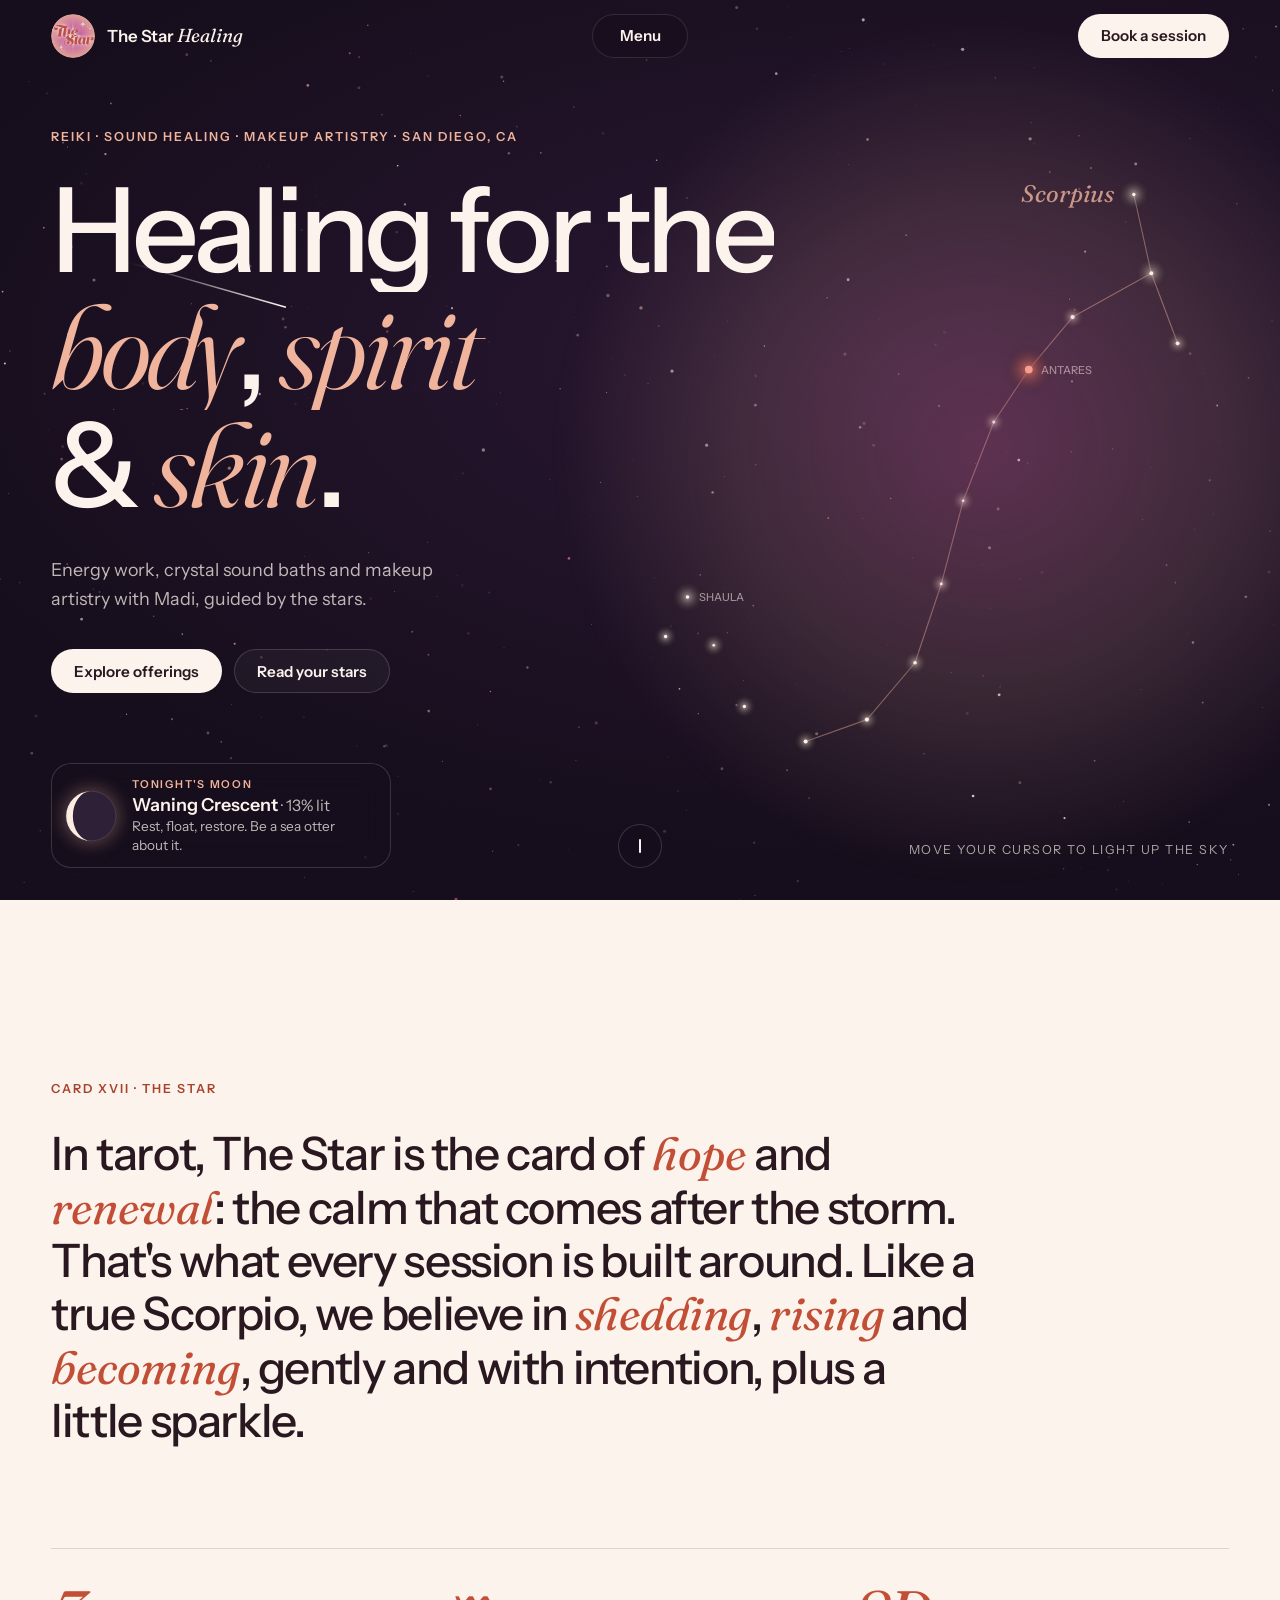
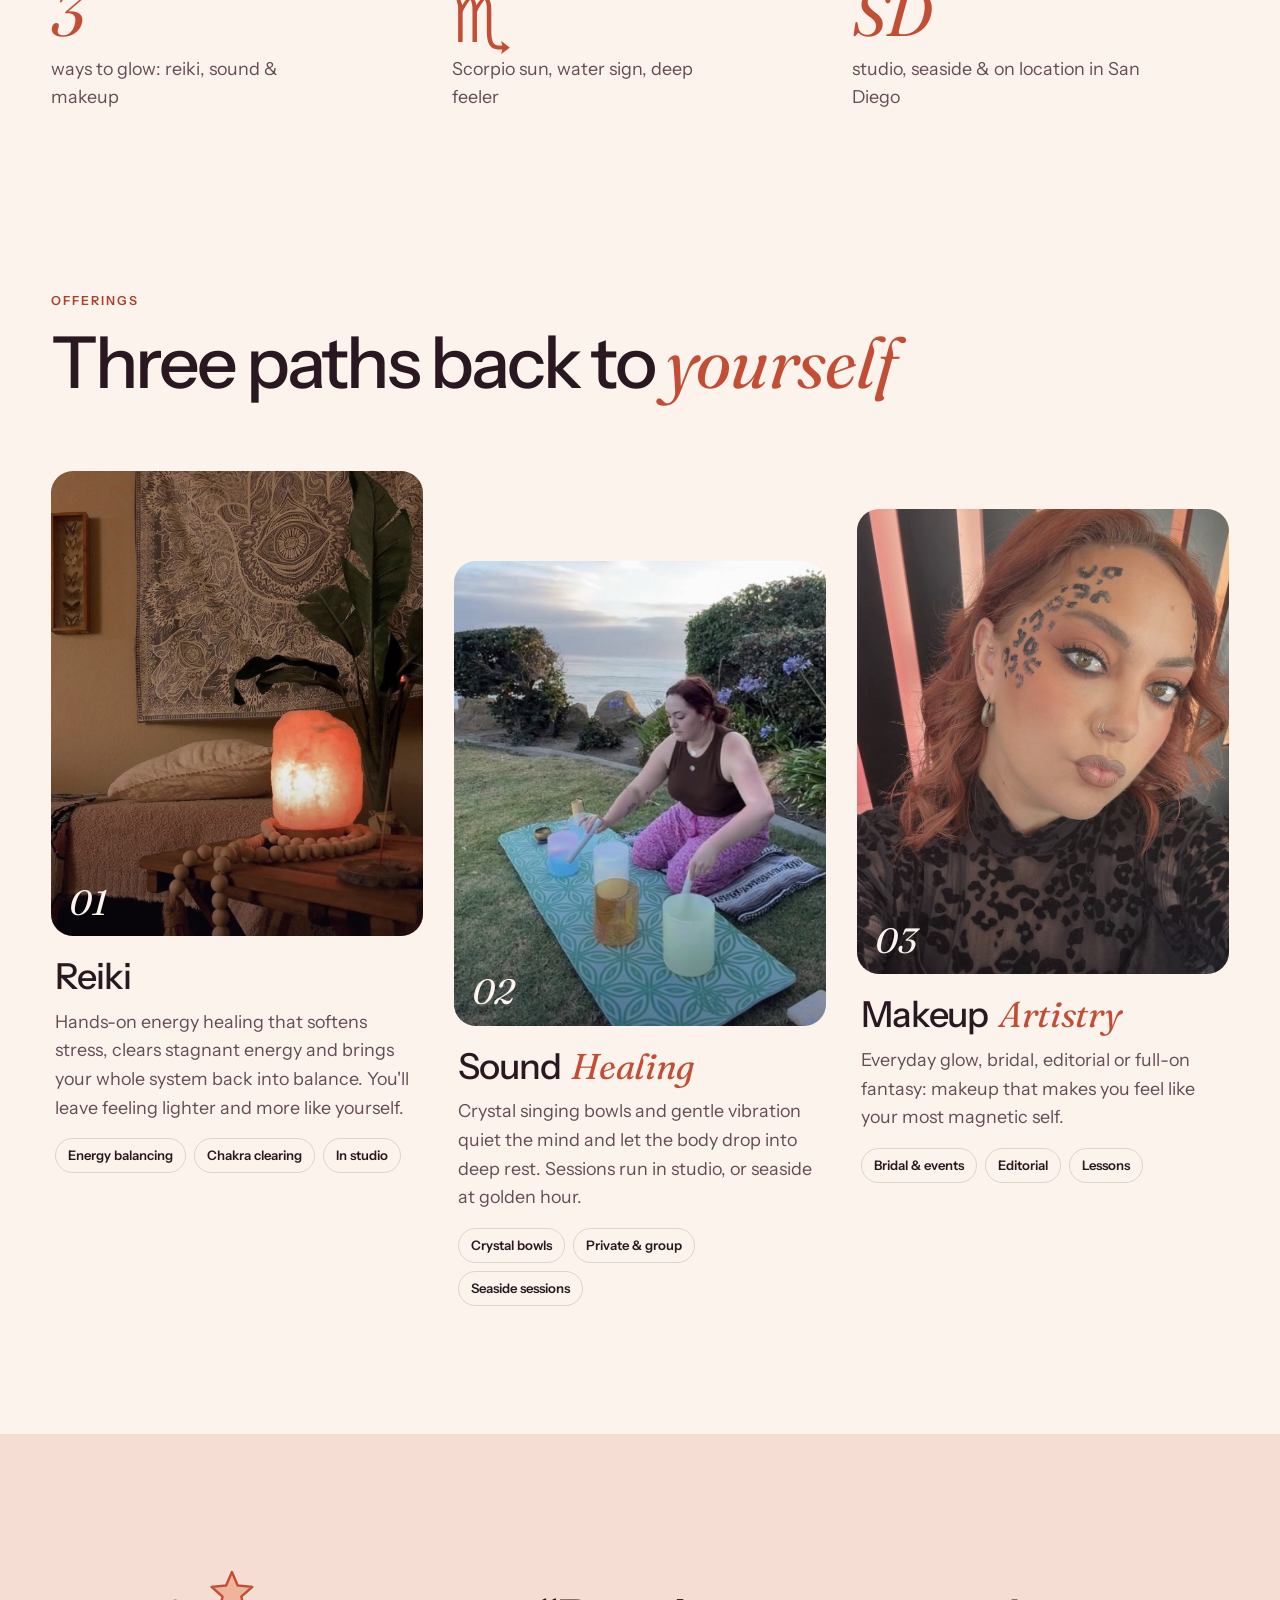
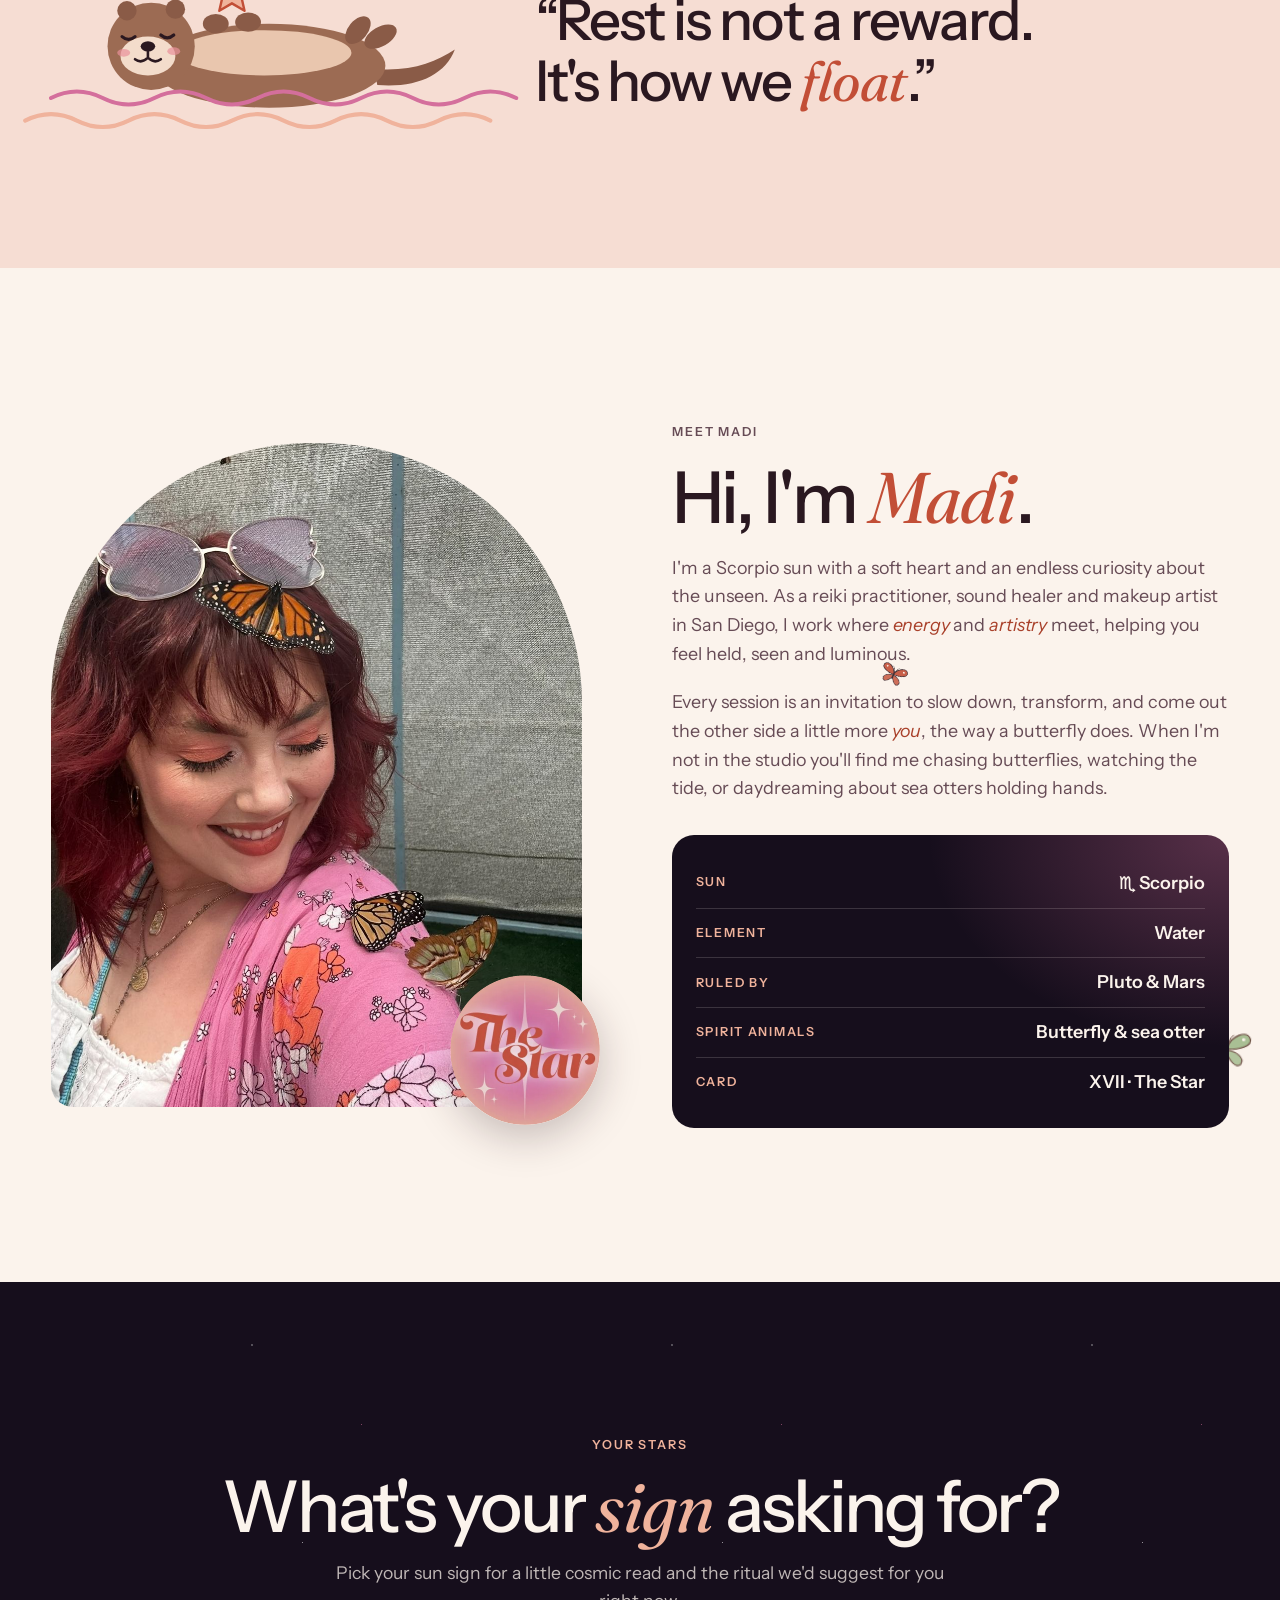
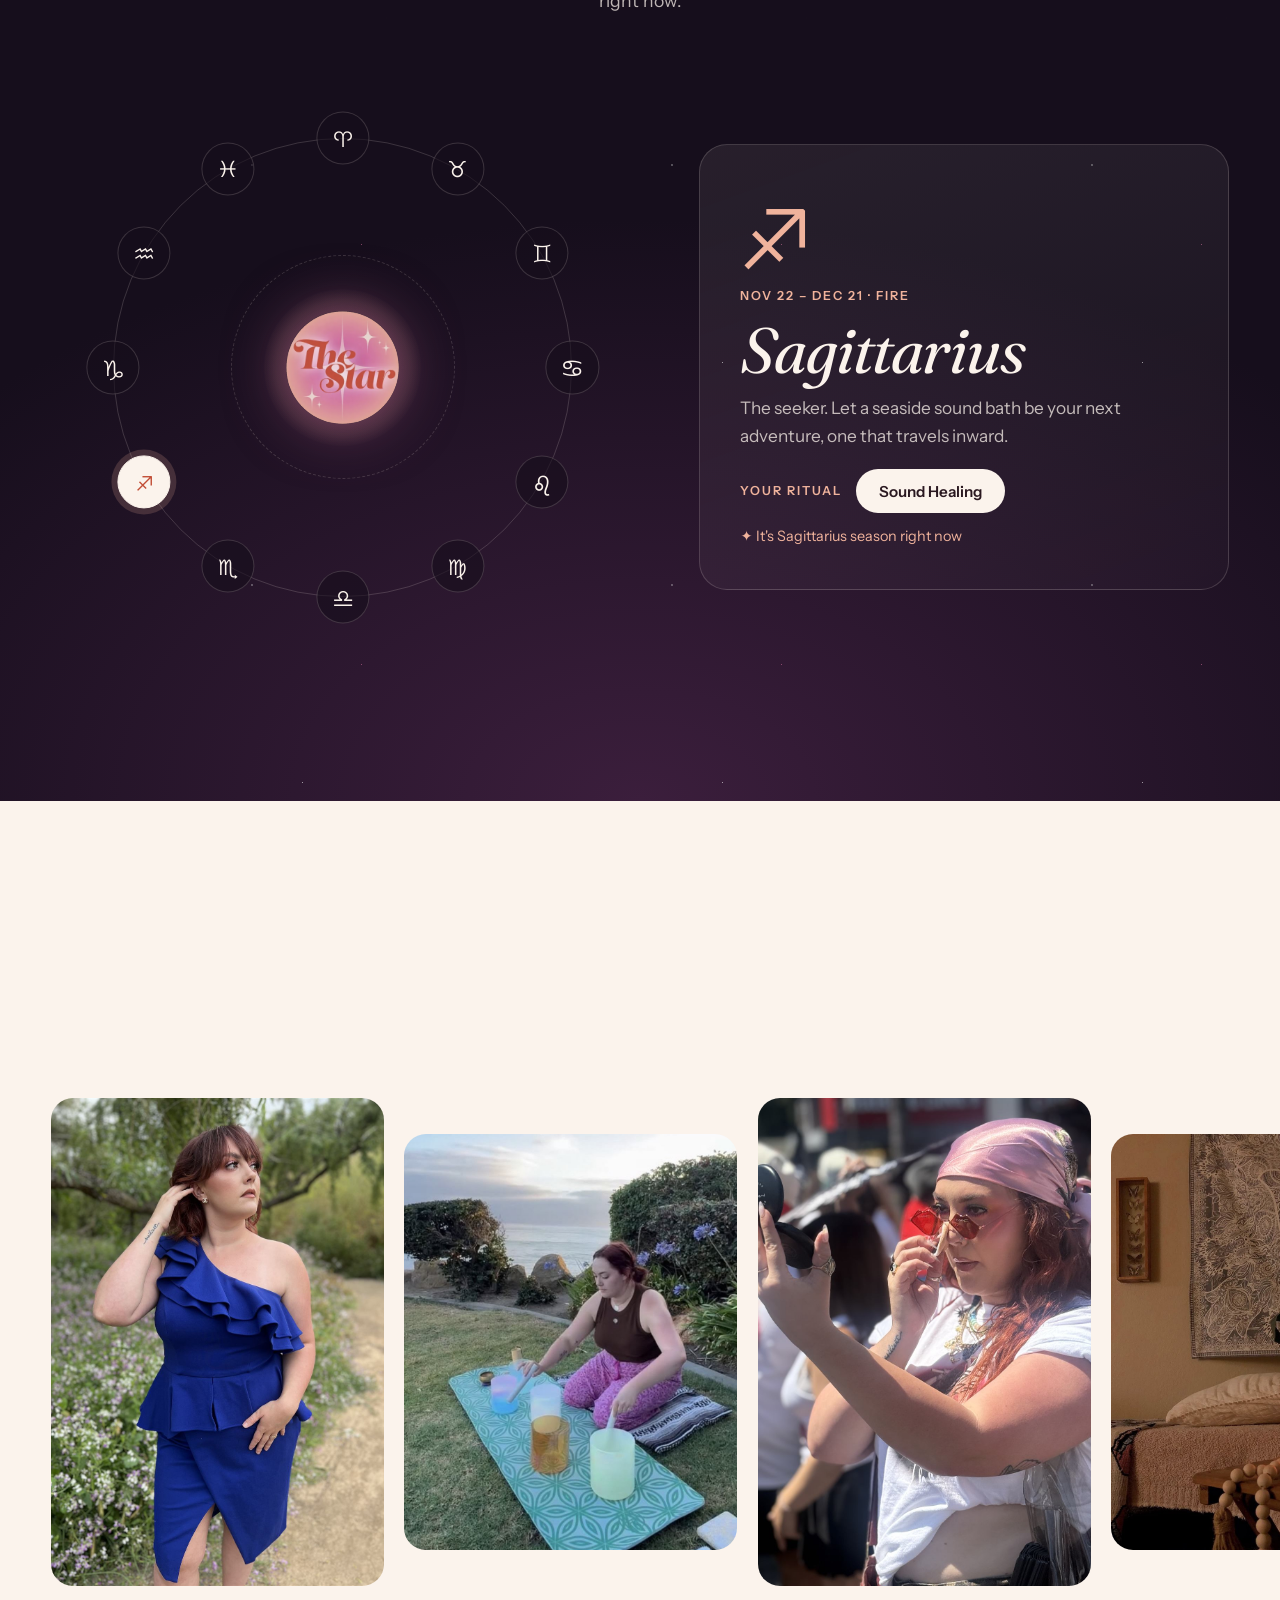
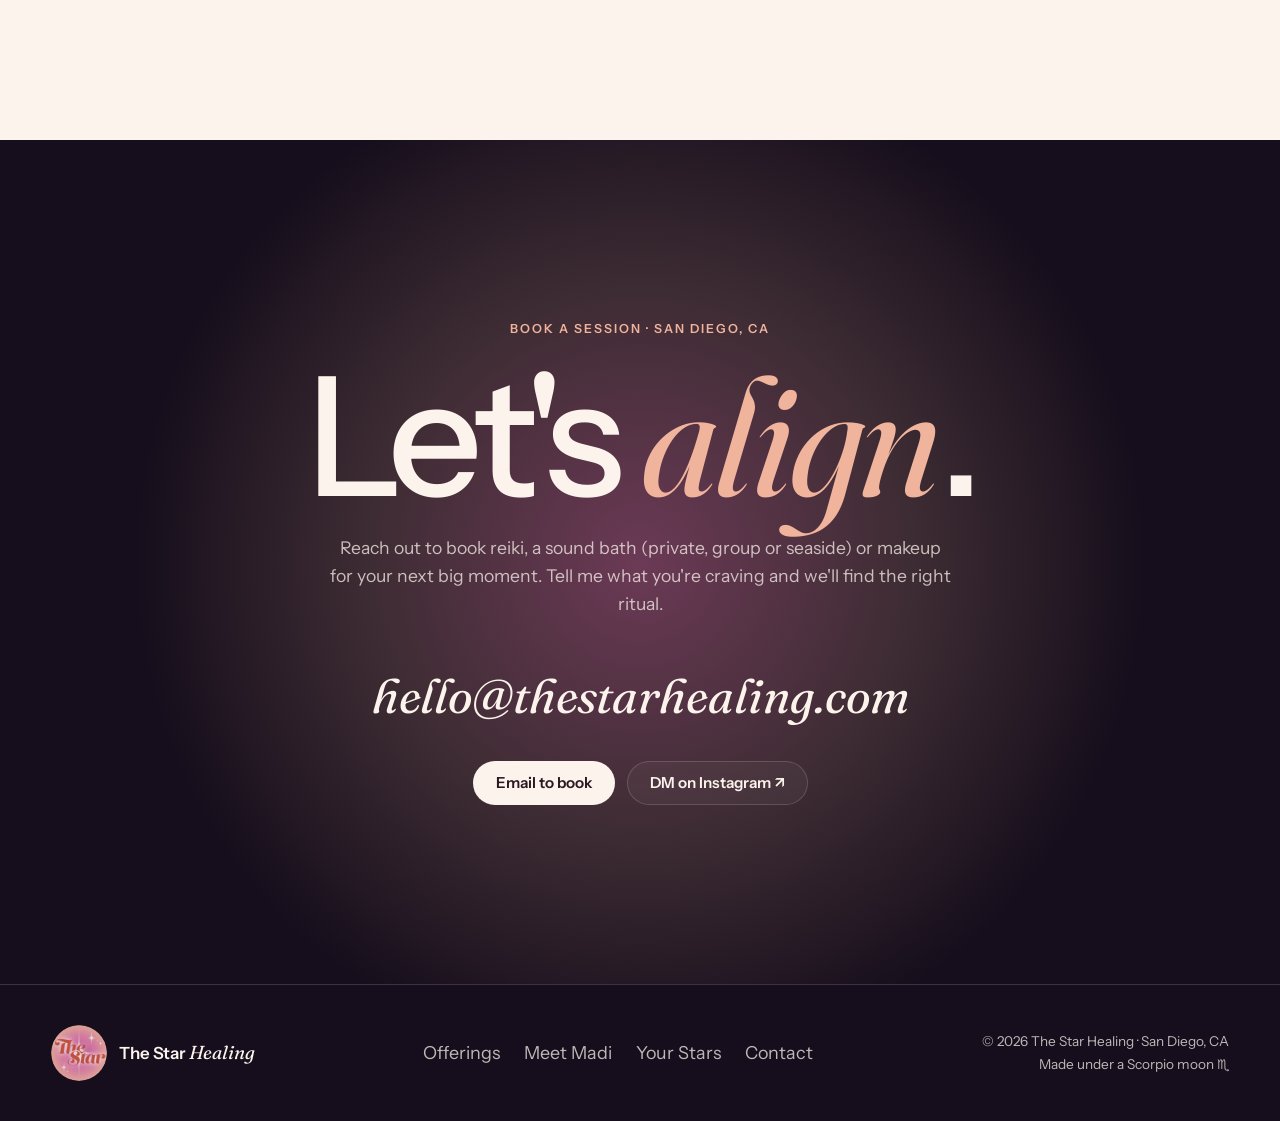
==== index.html @ 61abf243 "Add The Star Healing website One-page site for reiki, sound healing and makeup artistry: starfield h" ====
<!doctype html>
<html lang="en" class="no-js">
<head>
  <meta charset="utf-8">
  <meta name="viewport" content="width=device-width, initial-scale=1">
  <title>The Star Healing · Reiki, Sound Healing & Makeup in San Diego</title>
  <meta name="description" content="The Star Healing: reiki, crystal sound baths and makeup artistry by Madi in San Diego, CA. Healing for the body, spirit and skin, guided by the stars.">
  <meta name="theme-color" content="#160E1C">
  <link rel="icon" href="assets/logo.png" type="image/png">
  <meta property="og:title" content="The Star Healing">
  <meta property="og:description" content="Reiki, sound healing & makeup artistry by Madi in San Diego, CA.">
  <meta property="og:image" content="assets/logo.png">

  <link rel="preconnect" href="https://fonts.googleapis.com">
  <link rel="preconnect" href="https://fonts.gstatic.com" crossorigin>
  <link href="https://fonts.googleapis.com/css2?family=Fraunces:ital,opsz,wght@0,9..144,300..700;1,9..144,300..700&family=Instrument+Sans:wght@400..700&family=Noto+Sans+Symbols&display=swap" rel="stylesheet">
  <link rel="stylesheet" href="styles.css">
</head>
<body>
  <a class="skip-link" href="#main">Skip to content</a>

  <!-- ============ HEADER ============ -->
  <header class="site-header" data-tone="dark">
    <a class="brand" href="#home" aria-label="The Star Healing, back to top">
      <img src="assets/logo.png" alt="" width="44" height="44">
      <span class="brand__name">The Star <em>Healing</em></span>
    </a>
    <button class="pill pill--glass menu-toggle" type="button" aria-expanded="false" aria-controls="menu">
      <span class="menu-toggle__open">Menu</span>
      <span class="menu-toggle__close">Close</span>
    </button>
    <a class="pill pill--solid header-cta" href="#contact">Book a session</a>
  </header>

  <!-- ============ FULLSCREEN MENU ============ -->
  <div class="menu" id="menu" aria-hidden="true" inert>
    <div class="menu__stars" aria-hidden="true"></div>
    <nav class="menu__nav" aria-label="Main">
      <ul>
        <li><a href="#home" data-nav="home">Home</a></li>
        <li><a href="#offerings" data-nav="offerings">Offerings</a></li>
        <li><a href="#about" data-nav="about">Meet Madi</a></li>
        <li><a href="#stars" data-nav="stars">Your Stars</a></li>
        <li><a href="#gallery" data-nav="gallery">Gallery</a></li>
        <li><a href="#contact" data-nav="contact">Contact</a></li>
      </ul>
    </nav>
    <div class="menu__meta">
      <p class="eyebrow">Book a session</p>
      <!-- PLACEHOLDER: swap for the real email -->
      <a href="mailto:hello@thestarhealing.com">hello@thestarhealing.com</a>
      <p class="eyebrow">Follow along</p>
      
      <a href="https://www.instagram.com/thestarhealing" target="_blank" rel="noopener">Instagram ↗</a>
    </div>
  </div>

  <main id="main">

    <!-- ============ HERO ============ -->
    <section class="hero" id="home" data-tone="dark" aria-labelledby="hero-title">
      <canvas class="hero__sky" aria-hidden="true"></canvas>
      <div class="hero__aura" aria-hidden="true"></div>

      <div class="hero__content">
        <p class="eyebrow hero__eyebrow reveal">Reiki · Sound Healing · Makeup Artistry · San Diego, CA</p>
        <h1 class="hero__title" id="hero-title">
          <span class="line"><span>Healing for the</span></span>
          <span class="line"><span><em>body</em>, <em>spirit</em></span></span>
          <span class="line"><span>&amp; <em>skin</em>.</span></span>
        </h1>
        <p class="hero__lede reveal">Energy work, crystal sound baths and makeup artistry with Madi, guided by the stars.</p>
        <div class="hero__actions reveal">
          <a class="pill pill--solid" href="#offerings">Explore offerings</a>
          <a class="pill pill--ghost" href="#stars">Read your stars</a>
        </div>
      </div>

      <aside class="moon-card reveal" aria-label="Tonight's moon">
        <svg class="moon-card__moon" viewBox="-50 -50 100 100" aria-hidden="true">
          <circle r="46" class="moon-dark"/>
          <path class="moon-lit" d=""/>
        </svg>
        <div>
          <p class="eyebrow">Tonight's moon</p>
          <p class="moon-card__phase"><span data-moon-name>Calculating…</span> <span class="moon-card__pct" data-moon-pct></span></p>
          <p class="moon-card__tip" data-moon-tip></p>
        </div>
      </aside>

      <p class="hero__hint" aria-hidden="true">Move your cursor to light up the sky</p>
      <a class="scroll-cue" href="#intro" aria-label="Scroll to introduction">
        <span></span>
      </a>
    </section>

    <!-- ============ INTRO STATEMENT ============ -->
    <section class="intro" id="intro" data-tone="light">
      <div class="container">
        <p class="eyebrow reveal">Card XVII · The Star</p>
        <p class="statement reveal">
          In tarot, The Star is the card of <em>hope</em> and <em>renewal</em>: the calm that comes after the storm.
          That's what every session is built around. Like a true Scorpio, we believe in <em>shedding</em>, <em>rising</em>
          and <em>becoming</em>, gently and with intention, plus a little sparkle.
        </p>
        <div class="intro__stats">
          <div class="stat reveal"><span class="stat__num">3</span><span class="stat__label">ways to glow: reiki, sound &amp; makeup</span></div>
          <div class="stat reveal"><span class="stat__num">♏&#xFE0E;</span><span class="stat__label">Scorpio sun, water sign, deep feeler</span></div>
          <div class="stat reveal"><span class="stat__num">SD</span><span class="stat__label">studio, seaside &amp; on location in San Diego</span></div>
        </div>
      </div>
    </section>

    <!-- ============ OFFERINGS ============ -->
    <section class="offerings" id="offerings" data-tone="light" aria-labelledby="offerings-title">
      <div class="container">
        <header class="section-head">
          <p class="eyebrow reveal">Offerings</p>
          <h2 class="section-title reveal" id="offerings-title">Three paths back to <em>yourself</em></h2>
        </header>

        <div class="offer-grid">
          <article class="offer reveal">
            <a class="offer__link" href="#contact" aria-label="Book Reiki">
              <div class="offer__media">
                <img src="assets/reiki-room.jpg" alt="A softly lit reiki room with a glowing salt lamp, wooden beads and a framed butterfly collection" loading="lazy" width="1152" height="1400">
                <span class="offer__num">01</span>
              </div>
              <div class="offer__body">
                <h3 class="offer__title">Reiki</h3>
                <p>Hands-on energy healing that softens stress, clears stagnant energy and brings your whole system back into balance. You'll leave feeling lighter and more like yourself.</p>
                <ul class="tags" aria-label="Details">
                  <li>Energy balancing</li><li>Chakra clearing</li><li>In studio</li>
                </ul>
              </div>
            </a>
          </article>

          <article class="offer reveal">
            <a class="offer__link" href="#contact" aria-label="Book Sound Healing">
              <div class="offer__media">
                <img src="assets/sound-bath.jpg" alt="Madi playing crystal singing bowls on a mat overlooking the ocean at golden hour" loading="lazy" width="942" height="1295">
                <span class="offer__num">02</span>
              </div>
              <div class="offer__body">
                <h3 class="offer__title">Sound <em>Healing</em></h3>
                <p>Crystal singing bowls and gentle vibration quiet the mind and let the body drop into deep rest. Sessions run in studio, or seaside at golden hour.</p>
                <ul class="tags" aria-label="Details">
                  <li>Crystal bowls</li><li>Private &amp; group</li><li>Seaside sessions</li>
                </ul>
              </div>
            </a>
          </article>

          <article class="offer reveal">
            <a class="offer__link" href="#contact" aria-label="Book Makeup">
              <div class="offer__media">
                <img class="pos-face" src="assets/makeup-leopard.jpg" alt="Madi wearing editorial leopard-print face makeup with a winged liner look" loading="lazy" width="822" height="1400">
                <span class="offer__num">03</span>
              </div>
              <div class="offer__body">
                <h3 class="offer__title">Makeup <em>Artistry</em></h3>
                <p>Everyday glow, bridal, editorial or full-on fantasy: makeup that makes you feel like your most magnetic self.</p>
                <ul class="tags" aria-label="Details">
                  <li>Bridal &amp; events</li><li>Editorial</li><li>Lessons</li>
                </ul>
              </div>
            </a>
          </article>
        </div>
      </div>
    </section>

    <!-- ============ OTTER INTERLUDE ============ -->
    <section class="otter-break" data-tone="light" aria-label="Interlude">
      <div class="container otter-break__inner">
        <svg class="otter" viewBox="0 0 260 150" role="img" aria-labelledby="otter-title">
          <title id="otter-title">A sea otter floating on its back, holding a little star</title>
          <g class="otter__float">
            <!-- tail -->
            <path d="M200 86 C 222 88, 238 82, 250 74 C 244 90, 226 98, 202 96 Z" fill="#8A5B47"/>
            <!-- body -->
            <ellipse cx="135" cy="84" rx="72" ry="26" fill="#9C6B53"/>
            <ellipse cx="132" cy="76" rx="54" ry="14" fill="#E9C6AE"/>
            <!-- feet -->
            <ellipse cx="204" cy="66" rx="11" ry="6" transform="rotate(-30 204 66)" fill="#8A5B47"/>
            <ellipse cx="190" cy="62" rx="10" ry="6" transform="rotate(-50 190 62)" fill="#8A5B47"/>
            <!-- head -->
            <circle cx="62" cy="72" r="27" fill="#9C6B53"/>
            <circle cx="47" cy="50" r="6" fill="#8A5B47"/>
            <circle cx="77" cy="49" r="6" fill="#8A5B47"/>
            <ellipse cx="60" cy="78" rx="17" ry="12" fill="#F3DCCB"/>
            <ellipse cx="60" cy="72" rx="4.5" ry="3.2" fill="#2A1820"/>
            <path d="M60 75 v4 M60 79 q-4 4 -8 1 M60 79 q4 4 8 1" stroke="#2A1820" stroke-width="1.6" fill="none" stroke-linecap="round"/>
            <path d="M44 66 q4 3.5 8 0 M68 65 q4 3.5 8 0" stroke="#2A1820" stroke-width="2" fill="none" stroke-linecap="round"/>
            <ellipse cx="45" cy="76" rx="4" ry="2.4" fill="#E8909A" opacity=".7"/>
            <ellipse cx="76" cy="75" rx="4" ry="2.4" fill="#E8909A" opacity=".7"/>
            <!-- paws + star -->
            <path class="otter__star" d="M112 26 l3.6 8.4 9 .8 -6.8 6 2 8.8 -7.8 -4.6 -7.8 4.6 2 -8.8 -6.8 -6 9 -.8 z" fill="#F0B39C" stroke="#C24E36" stroke-width="1.5" stroke-linejoin="round"/>
            <ellipse cx="102" cy="58" rx="8" ry="6" fill="#8A5B47"/>
            <ellipse cx="122" cy="57" rx="8" ry="6" fill="#8A5B47"/>
          </g>
          <!-- water -->
          <path class="otter__wave" d="M0 104 q16 -8 32 0 t32 0 t32 0 t32 0 t32 0 t32 0 t32 0 t32 0 t32 0" fill="none" stroke="#D46F9C" stroke-width="2.5" stroke-linecap="round"/>
          <path class="otter__wave otter__wave--2" d="M-16 118 q16 -8 32 0 t32 0 t32 0 t32 0 t32 0 t32 0 t32 0 t32 0 t32 0" fill="none" stroke="#F0B39C" stroke-width="2.5" stroke-linecap="round"/>
        </svg>
        <p class="otter-break__quote reveal">“Rest is not a reward.<br>It's how we <em>float</em>.”</p>
      </div>
    </section>

    <!-- ============ ABOUT ============ -->
    <section class="about" id="about" data-tone="light" aria-labelledby="about-title">
      <div class="about__butterflies" data-butterflies="5" aria-hidden="true"></div>
      <div class="container about__grid">
        <figure class="about__media reveal">
          <img src="assets/madi-butterflies.jpg" alt="Madi smiling with monarch and malachite butterflies resting on her hair and shoulder" loading="lazy" width="1056" height="1400">
          <img class="about__sticker" src="assets/logo.png" alt="" width="140" height="140" loading="lazy">
        </figure>

        <div class="about__copy">
          <p class="eyebrow reveal">Meet Madi</p>
          <h2 class="section-title reveal" id="about-title">Hi, I'm <em>Madi</em>.</h2>
          <p class="reveal">I'm a Scorpio sun with a soft heart and an endless curiosity about the unseen. As a reiki practitioner, sound healer and makeup artist in San Diego, I work where <em class="em-soft">energy</em> and <em class="em-soft">artistry</em> meet, helping you feel held, seen and luminous.</p>
          <p class="reveal">Every session is an invitation to slow down, transform, and come out the other side a little more <em class="em-soft">you</em>, the way a butterfly does. When I'm not in the studio you'll find me chasing butterflies, watching the tide, or daydreaming about sea otters holding hands.</p>

          <dl class="tarot reveal" aria-label="Madi's cosmic profile">
            <div class="tarot__row"><dt>Sun</dt><dd><span class="glyph">♏&#xFE0E;</span> Scorpio</dd></div>
            <div class="tarot__row"><dt>Element</dt><dd>Water</dd></div>
            <div class="tarot__row"><dt>Ruled by</dt><dd>Pluto &amp; Mars</dd></div>
            <div class="tarot__row"><dt>Spirit animals</dt><dd>Butterfly &amp; sea otter</dd></div>
            <div class="tarot__row"><dt>Card</dt><dd>XVII · The Star</dd></div>
          </dl>
        </div>
      </div>
    </section>

    <!-- ============ ZODIAC ============ -->
    <section class="stars" id="stars" data-tone="dark" aria-labelledby="stars-title">
      <div class="stars__bg" aria-hidden="true"></div>
      <div class="container">
        <header class="section-head section-head--center">
          <p class="eyebrow reveal">Your stars</p>
          <h2 class="section-title reveal" id="stars-title">What's your <em>sign</em> asking for?</h2>
          <p class="section-lede reveal">Pick your sun sign for a little cosmic read and the ritual we'd suggest for you right now.</p>
        </header>

        <div class="zodiac reveal">
          <div class="zodiac__wheel" role="radiogroup" aria-label="Choose your zodiac sign"></div>

          <div class="zodiac__reading" aria-live="polite">
            <div class="zodiac__glyph" data-z="glyph" aria-hidden="true">♏&#xFE0E;</div>
            <p class="eyebrow" data-z="meta">Oct 23 – Nov 21 · Water</p>
            <h3 class="zodiac__name" data-z="name">Scorpio</h3>
            <p class="zodiac__note" data-z="note"></p>
            <div class="zodiac__ritual">
              <span class="eyebrow">Your ritual</span>
              <a class="pill pill--solid" data-z="ritual" href="#offerings">Reiki</a>
            </div>
            <p class="zodiac__season" data-z="season"></p>
          </div>
        </div>
      </div>
    </section>

    <!-- ============ GALLERY ============ -->
    <section class="gallery" id="gallery" data-tone="light" aria-labelledby="gallery-title">
      <div class="container">
        <header class="section-head section-head--row">
          <h2 class="section-title reveal" id="gallery-title">Moments of <em>glow</em></h2>
          
          <a class="pill pill--outline reveal" href="https://www.instagram.com/thestarhealing" target="_blank" rel="noopener">More on Instagram ↗</a>
        </header>
      </div>
      <div class="marquee" tabindex="0" aria-label="Photo gallery, scrolls automatically. Hover or focus to pause.">
        <div class="marquee__track">
          <figure class="marquee__item marquee__item--tall"><img src="assets/madi-portrait.jpg" alt="Madi in a cobalt ruffled one-shoulder dress among wildflowers" loading="lazy" width="1050" height="1400"></figure>
          <figure class="marquee__item"><img src="assets/sound-bath.jpg" alt="Crystal bowl sound bath by the sea" loading="lazy" width="942" height="1295"></figure>
          <figure class="marquee__item marquee__item--tall"><img src="assets/makeup-compact.jpg" alt="Madi touching up her makeup with a compact, wearing lip-shaped red sunglasses" loading="lazy" width="1050" height="1400"></figure>
          <figure class="marquee__item"><img src="assets/reiki-room.jpg" alt="Reiki room with salt lamp and incense" loading="lazy" width="1152" height="1400"></figure>
          <figure class="marquee__item marquee__item--tall"><img src="assets/makeup-leopard.jpg" alt="Leopard-print editorial makeup look" loading="lazy" width="822" height="1400"></figure>
          <figure class="marquee__item"><img src="assets/madi-butterflies.jpg" alt="Madi with butterflies on her shoulder" loading="lazy" width="1056" height="1400"></figure>
        </div>
      </div>
    </section>

    <!-- ============ CONTACT ============ -->
    <section class="contact" id="contact" data-tone="dark" aria-labelledby="contact-title">
      <div class="contact__aura" aria-hidden="true"></div>
      <div class="container contact__inner">
        <p class="eyebrow reveal">Book a session · San Diego, CA</p>
        <h2 class="contact__title reveal" id="contact-title">Let's <em>align</em>.</h2>
        <p class="section-lede reveal">Reach out to book reiki, a sound bath (private, group or seaside) or makeup for your next big moment. Tell me what you're craving and we'll find the right ritual.</p>
        <div class="contact__links reveal">
          <!-- PLACEHOLDER: replace with the real email -->
          <a class="contact__big" href="mailto:hello@thestarhealing.com">hello@thestarhealing.com</a>
          <div class="contact__pills">
            <a class="pill pill--solid" href="mailto:hello@thestarhealing.com?subject=Booking%20inquiry">Email to book</a>
            <a class="pill pill--ghost" href="https://www.instagram.com/thestarhealing" target="_blank" rel="noopener">DM on Instagram ↗</a>
          </div>
        </div>
      </div>
    </section>
  </main>

  <footer class="footer" data-tone="dark">
    <div class="container footer__inner">
      <a class="brand" href="#home" aria-label="Back to top">
        <img src="assets/logo.png" alt="" width="56" height="56" loading="lazy">
        <span class="brand__name">The Star <em>Healing</em></span>
      </a>
      <nav aria-label="Footer">
        <ul class="footer__nav">
          <li><a href="#offerings">Offerings</a></li>
          <li><a href="#about">Meet Madi</a></li>
          <li><a href="#stars">Your Stars</a></li>
          <li><a href="#contact">Contact</a></li>
        </ul>
      </nav>
      <p class="footer__small">© <span data-year>2026</span> The Star Healing · San Diego, CA<br>Made under a Scorpio moon <span class="glyph">♏&#xFE0E;</span></p>
    </div>
  </footer>

  <script src="main.js" defer></script>
</body>
</html>
---- styles.css ----
/* =========================================================
   The Star Healing: design tokens
   Palette pulled from the logo: rust script, rose/peach aura,
   cream sparkles, set against a Scorpio night sky.
   ========================================================= */
:root {
  --night: #160E1C;
  --night-2: #22142A;
  --plum: #3B1E3C;
  --cream: #FBF3EC;
  --blush: #F6DDD3;
  --peach: #F0B39C;
  --rose: #D46F9C;
  --rust: #C24E36;
  --rust-ink: #A9412B;     /* rust darkened for body-size text on cream (≈6:1) */
  --ink: #2A1820;
  --ink-soft: #664B55;
  --on-night: #FBF3EC;
  --on-night-soft: rgba(251, 243, 236, .74);
  --line-light: rgba(42, 24, 32, .14);
  --line-dark: rgba(251, 243, 236, .16);

  --font-sans: "Instrument Sans", system-ui, -apple-system, "Segoe UI", sans-serif;
  --font-serif: "Fraunces", Georgia, "Times New Roman", serif;
  --font-glyph: "Noto Sans Symbols", "Segoe UI Symbol", "Apple Symbols", sans-serif;

  --gutter: clamp(16px, 4vw, 56px);
  --maxw: 1360px;
  --radius: 22px;
  --ease: cubic-bezier(.22, 1, .36, 1);
  --ease-in: cubic-bezier(.55, 0, .7, .2);

  --fs-hero: clamp(3rem, 9.2vw, 9.5rem);
  --fs-h2: clamp(2.3rem, 5.6vw, 5.2rem);
  --fs-statement: clamp(1.6rem, 3.6vw, 3.25rem);
  --fs-body: clamp(1rem, .96rem + .2vw, 1.125rem);
}

/* ---------- reset-ish ---------- */
*, *::before, *::after { box-sizing: border-box; }
html { scroll-behavior: smooth; -webkit-text-size-adjust: 100%; }
body {
  margin: 0;
  background: var(--night);
  color: var(--ink);
  font-family: var(--font-sans);
  font-size: var(--fs-body);
  line-height: 1.6;
  -webkit-font-smoothing: antialiased;
  overflow-x: hidden;
}
body.menu-open { overflow: hidden; }
img { display: block; max-width: 100%; height: auto; }
a { color: inherit; }
em { font-family: var(--font-serif); font-style: italic; font-weight: 400; letter-spacing: -.01em; }
.em-soft { font-family: inherit; font-style: italic; color: var(--rust-ink); }
h1, h2, h3, p { margin: 0; }
ul { margin: 0; padding: 0; list-style: none; }
:focus-visible { outline: 2px solid var(--rose); outline-offset: 3px; border-radius: 6px; }
.glyph { font-family: var(--font-glyph); font-style: normal; }

.skip-link {
  position: fixed; top: 12px; left: 12px; z-index: 200;
  padding: 10px 16px; border-radius: 999px;
  background: var(--cream); color: var(--ink);
  transform: translateY(-150%); transition: transform .2s var(--ease);
}
.skip-link:focus { transform: none; }

.container { width: 100%; max-width: var(--maxw); margin: 0 auto; padding: 0 var(--gutter); }

.eyebrow {
  font-size: .78rem; font-weight: 600; letter-spacing: .16em; text-transform: uppercase;
  color: var(--rust-ink);
}
[data-tone="dark"] .eyebrow { color: var(--peach); }

/* ---------- pills (Gladeye-style rounded controls) ---------- */
.pill {
  display: inline-flex; align-items: center; justify-content: center; gap: .5em;
  min-height: 44px; padding: 0 22px; border-radius: 999px;
  font: 600 .95rem/1 var(--font-sans); text-decoration: none; white-space: nowrap;
  border: 1px solid transparent; cursor: pointer;
  transition: background-color .25s var(--ease), color .25s var(--ease), border-color .25s var(--ease), transform .25s var(--ease);
}
.pill:hover { transform: translateY(-2px); }
.pill:active { transform: translateY(0) scale(.98); }
.pill--solid { background: var(--cream); color: var(--ink); }
.pill--solid:hover { background: var(--peach); }
[data-tone="light"] .pill--solid { background: var(--ink); color: var(--cream); }
[data-tone="light"] .pill--solid:hover { background: var(--rust); }
.pill--ghost { border-color: var(--line-dark); color: var(--on-night); background: rgba(251,243,236,.04); }
.pill--ghost:hover { border-color: var(--peach); color: var(--peach); }
.pill--outline { border-color: var(--line-light); color: var(--ink); }
.pill--outline:hover { border-color: var(--rust); color: var(--rust-ink); }
.pill--glass {
  background: rgba(22, 14, 28, .55); color: var(--on-night);
  -webkit-backdrop-filter: blur(14px); backdrop-filter: blur(14px);
  border-color: rgba(251,243,236,.12);
}

/* =========================================================
   HEADER
   ========================================================= */
.site-header {
  position: fixed; inset: 0 0 auto 0; z-index: 100;
  display: grid; grid-template-columns: 1fr auto 1fr; align-items: center;
  padding: 14px var(--gutter);
  pointer-events: none;
}
.site-header > * { pointer-events: auto; }
.site-header::before {
  content: ""; position: absolute; inset: 0 0 -24px 0; z-index: -1; pointer-events: none;
  background: linear-gradient(180deg, var(--cream) 55%, rgba(251,243,236,0));
  opacity: 0; transition: opacity .4s var(--ease);
}
.site-header.is-light::before { opacity: 1; }
.site-header.is-light .menu-toggle { background: rgba(42,24,32,.88); border-color: transparent; }
body.menu-open .site-header::before { opacity: 0; }
.brand {
  display: inline-flex; align-items: center; gap: 12px; text-decoration: none;
  justify-self: start; color: var(--on-night); transition: color .35s var(--ease);
}
.brand img { width: 44px; height: 44px; border-radius: 50%; transition: transform .6s var(--ease); }
.brand:hover img { transform: rotate(-14deg) scale(1.05); }
.brand__name { font-weight: 600; font-size: 1.05rem; letter-spacing: -.01em; }
.brand__name em { font-size: 1.12em; }
.site-header.is-light .brand { color: var(--ink); }
.menu-toggle { justify-self: center; min-width: 96px; }
.menu-toggle__close { display: none; }
.menu-toggle[aria-expanded="true"] .menu-toggle__open { display: none; }
.menu-toggle[aria-expanded="true"] .menu-toggle__close { display: inline; }
.header-cta { justify-self: end; }
.site-header.is-light .header-cta { background: var(--ink); color: var(--cream); }
.site-header.is-light .header-cta:hover { background: var(--rust); }
body.menu-open .site-header .brand { color: var(--on-night); }
body.menu-open .site-header .header-cta { background: var(--cream); color: var(--ink); }

@media (max-width: 720px) {
  .brand__name { display: none; }
  .header-cta { padding: 0 16px; font-size: .88rem; }
}
@media (max-width: 380px) {
  .header-cta { display: none; }
  .site-header { grid-template-columns: 1fr auto 1fr; }
}

/* =========================================================
   FULLSCREEN MENU
   ========================================================= */
.menu {
  position: fixed; inset: 0; z-index: 90;
  background: radial-gradient(120% 80% at 50% 0%, var(--plum) 0%, var(--night) 60%);
  color: var(--on-night);
  display: grid; grid-template-rows: 1fr auto; place-items: center;
  padding: 96px var(--gutter) 40px;
  clip-path: circle(0% at 50% 34px);
  visibility: hidden;
  transition: clip-path .8s var(--ease), visibility 0s linear .8s;
}
.menu.is-open { clip-path: circle(150% at 50% 34px); visibility: visible; transition: clip-path .9s var(--ease), visibility 0s; }
.menu__stars {
  position: absolute; inset: 0; pointer-events: none; opacity: .7;
  background-image:
    radial-gradient(1.2px 1.2px at 12% 18%, #fff 50%, transparent 51%),
    radial-gradient(1px 1px at 78% 12%, #fff 50%, transparent 51%),
    radial-gradient(1.4px 1.4px at 64% 72%, #F0B39C 50%, transparent 51%),
    radial-gradient(1px 1px at 30% 84%, #fff 50%, transparent 51%),
    radial-gradient(1.2px 1.2px at 88% 52%, #fff 50%, transparent 51%),
    radial-gradient(1px 1px at 46% 38%, #D46F9C 50%, transparent 51%),
    radial-gradient(1px 1px at 8% 60%, #fff 50%, transparent 51%),
    radial-gradient(1.3px 1.3px at 92% 88%, #fff 50%, transparent 51%);
}
.menu__nav ul { text-align: center; }
.menu__nav li { overflow: hidden; }
.menu__nav a {
  display: inline-block; text-decoration: none;
  font-size: clamp(2.4rem, 7.4vh, 5rem); line-height: 1.12; font-weight: 500; letter-spacing: -.03em;
  transform: translateY(105%);
  transition: transform .7s var(--ease), color .25s;
}
.menu.is-open .menu__nav a { transform: none; }
.menu.is-open .menu__nav li:nth-child(1) a { transition-delay: .12s; }
.menu.is-open .menu__nav li:nth-child(2) a { transition-delay: .17s; }
.menu.is-open .menu__nav li:nth-child(3) a { transition-delay: .22s; }
.menu.is-open .menu__nav li:nth-child(4) a { transition-delay: .27s; }
.menu.is-open .menu__nav li:nth-child(5) a { transition-delay: .32s; }
.menu.is-open .menu__nav li:nth-child(6) a { transition-delay: .37s; }
.menu__nav a:hover, .menu__nav a:focus-visible, .menu__nav a[aria-current="true"] {
  font-family: var(--font-serif); font-style: italic; font-weight: 400; color: var(--peach);
}
.menu__meta { display: grid; gap: 4px; text-align: center; font-size: .95rem; }
.menu__meta a { text-decoration: none; font-weight: 600; margin-bottom: 12px; }
.menu__meta a:hover { color: var(--peach); }

/* =========================================================
   HERO
   ========================================================= */
.hero {
  position: relative; min-height: 100svh; overflow: hidden;
  background: radial-gradient(130% 90% at 70% 40%, #2A1733 0%, var(--night) 62%);
  color: var(--on-night);
  display: flex; align-items: center;
  padding: 110px var(--gutter) 190px;
}
.hero__sky { position: absolute; inset: 0; width: 100%; height: 100%; }
.hero__aura {
  position: absolute; width: min(70vw, 900px); aspect-ratio: 1; right: -12vw; top: 50%;
  transform: translateY(-50%);
  background: radial-gradient(circle, rgba(212,111,156,.32) 0%, rgba(240,179,156,.14) 38%, transparent 68%);
  filter: blur(10px); pointer-events: none;
  animation: breathe 9s ease-in-out infinite;
}
@keyframes breathe { 50% { transform: translateY(-50%) scale(1.08); opacity: .8; } }
.hero__content { position: relative; z-index: 2; max-width: 980px; pointer-events: none; }
.hero__content a { pointer-events: auto; }
.hero__eyebrow { margin-bottom: 28px; }
.hero__title {
  font-size: var(--fs-hero); line-height: .94; font-weight: 500; letter-spacing: -.045em;
}
.hero__title em { color: var(--peach); font-weight: 350; letter-spacing: -.03em; }
.hero__title .line { display: block; overflow: hidden; padding-bottom: .06em; }
.hero__title .line > span { display: inline-block; transform: translateY(110%); transition: transform 1.1s var(--ease); }
.is-loaded .hero__title .line > span { transform: none; }
.is-loaded .hero__title .line:nth-child(2) > span { transition-delay: .1s; }
.is-loaded .hero__title .line:nth-child(3) > span { transition-delay: .2s; }
.hero__lede { margin-top: 28px; max-width: 34ch; font-size: clamp(1.05rem, 1.4vw, 1.3rem); color: var(--on-night-soft); }
.hero__actions { margin-top: 36px; display: flex; flex-wrap: wrap; gap: 12px; }

.moon-card {
  position: absolute; z-index: 3; left: var(--gutter); bottom: 32px;
  display: flex; align-items: center; gap: 14px;
  max-width: 340px; padding: 12px 18px 12px 12px; border-radius: 20px;
  background: rgba(22,14,28,.5); border: 1px solid var(--line-dark);
  -webkit-backdrop-filter: blur(14px); backdrop-filter: blur(14px);
}
.moon-card__moon { width: 54px; height: 54px; flex: none; filter: drop-shadow(0 0 10px rgba(240,179,156,.45)); }
.moon-dark { fill: #2E2036; stroke: rgba(251,243,236,.18); stroke-width: 1; }
.moon-lit { fill: #FBEDE2; }
.moon-card .eyebrow { font-size: .68rem; }
.moon-card__phase { font-weight: 600; line-height: 1.3; }
.moon-card__pct { color: var(--on-night-soft); font-weight: 400; font-size: .88em; }
.moon-card__tip { font-size: .85rem; line-height: 1.4; color: var(--on-night-soft); }

.hero__hint {
  position: absolute; right: var(--gutter); bottom: 40px; z-index: 2;
  font-size: .78rem; letter-spacing: .12em; text-transform: uppercase; color: rgba(251,243,236,.66);
}
.scroll-cue {
  position: absolute; left: 50%; bottom: 32px; z-index: 3; transform: translateX(-50%);
  width: 44px; height: 44px; border-radius: 50%; display: grid; place-items: center;
  border: 1px solid var(--line-dark); background: rgba(22,14,28,.4);
}
.scroll-cue span { width: 2px; height: 14px; border-radius: 2px; background: var(--cream); animation: cue 2s var(--ease) infinite; }
@keyframes cue { 0% { transform: translateY(-5px); opacity: 0; } 40% { opacity: 1; } 100% { transform: translateY(6px); opacity: 0; } }

@media (max-width: 900px) {
  .hero { align-items: flex-start; padding-top: 128px; padding-bottom: 210px; }
  .hero__hint { display: none; }
  .scroll-cue { display: none; }
  .moon-card { right: var(--gutter); max-width: none; bottom: 24px; }
}
@media (hover: none) { .hero__hint { display: none; } }

/* =========================================================
   INTRO
   ========================================================= */
.intro { background: var(--cream); padding: clamp(96px, 14vw, 180px) 0 clamp(64px, 8vw, 110px); }
.statement {
  margin-top: 28px; max-width: 24ch;
  font-size: var(--fs-statement); line-height: 1.16; letter-spacing: -.03em; font-weight: 500;
}
.statement em { color: var(--rust); }
@media (min-width: 900px) { .statement { max-width: 30ch; } }
.intro__stats {
  margin-top: clamp(56px, 8vw, 100px);
  display: grid; grid-template-columns: repeat(3, 1fr); gap: 24px;
  border-top: 1px solid var(--line-light); padding-top: 32px;
}
.stat { display: grid; gap: 10px; }
.stat__num { font-family: var(--font-serif); font-style: italic; font-size: clamp(2.6rem, 5vw, 4.2rem); line-height: 1; color: var(--rust); }
.stat:nth-child(2) .stat__num { font-family: var(--font-glyph); font-style: normal; }
.stat__label { color: var(--ink-soft); max-width: 24ch; }
@media (max-width: 640px) { .intro__stats { grid-template-columns: 1fr; } }

/* =========================================================
   SECTION HEADS
   ========================================================= */
.section-head { display: grid; gap: 16px; margin-bottom: clamp(40px, 6vw, 72px); }
.section-head--center { text-align: center; justify-items: center; }
.section-head--row { grid-template-columns: 1fr auto; align-items: end; }
@media (max-width: 640px) { .section-head--row { grid-template-columns: 1fr; justify-items: start; } }
.section-title { font-size: var(--fs-h2); line-height: 1; letter-spacing: -.04em; font-weight: 500; }
.section-title em { color: var(--rust); }
[data-tone="dark"] .section-title em { color: var(--peach); }
.section-lede { max-width: 52ch; color: var(--ink-soft); font-size: 1.1rem; }
[data-tone="dark"] .section-lede { color: var(--on-night-soft); }

/* =========================================================
   OFFERINGS
   ========================================================= */
.offerings { background: var(--cream); padding: clamp(40px, 6vw, 80px) 0 clamp(80px, 10vw, 140px); }
.offer-grid { display: grid; grid-template-columns: repeat(3, 1fr); gap: clamp(20px, 2.4vw, 36px); align-items: start; }
.offer:nth-child(2) { margin-top: clamp(0px, 7vw, 120px); }
.offer:nth-child(3) { margin-top: clamp(0px, 3vw, 48px); }
.offer__link { display: block; text-decoration: none; color: inherit; }
.offer__media { position: relative; border-radius: var(--radius); overflow: hidden; aspect-ratio: 4 / 5; background: var(--blush); }
.offer__media img { width: 100%; height: 100%; object-fit: cover; transform: scale(1.04); transition: transform 1.2s var(--ease), filter .6s var(--ease); }
.offer__media::after {
  content: ""; position: absolute; inset: 0;
  background: linear-gradient(180deg, transparent 55%, rgba(22,14,28,.45));
  opacity: .8; transition: opacity .5s var(--ease);
}
.offer__link:hover .offer__media img, .offer__link:focus-visible .offer__media img { transform: scale(1.1); }
.offer__num {
  position: absolute; z-index: 1; left: 18px; bottom: 16px;
  font-family: var(--font-serif); font-style: italic; font-size: 2.2rem; color: var(--cream); line-height: 1;
}
.offer__body { padding: 22px 4px 0; display: grid; gap: 12px; }
.offer__title { font-size: clamp(1.8rem, 2.8vw, 2.5rem); font-weight: 500; letter-spacing: -.03em; line-height: 1.05; display: flex; align-items: center; gap: .3em; }
.offer__title em { color: var(--rust); }
.offer__title::after {
  content: "→"; margin-left: auto; font-family: var(--font-sans); font-size: .6em; color: var(--rust);
  transform: translateX(-8px); opacity: 0; transition: transform .4s var(--ease), opacity .4s var(--ease);
}
.offer__link:hover .offer__title::after, .offer__link:focus-visible .offer__title::after { transform: none; opacity: 1; }
.offer__body p { color: var(--ink-soft); }
.tags { display: flex; flex-wrap: wrap; gap: 8px; margin-top: 4px; }
.tags li { font-size: .82rem; font-weight: 600; padding: 6px 12px; border-radius: 999px; border: 1px solid var(--line-light); }
@media (max-width: 900px) {
  .offer-grid { grid-template-columns: 1fr; gap: 56px; }
  .offer:nth-child(n) { margin-top: 0; }
  .offer__media { aspect-ratio: 5 / 5.4; }
}
@media (hover: none) { .offer__title::after { opacity: 1; transform: none; } }

/* =========================================================
   OTTER INTERLUDE
   ========================================================= */
.otter-break { background: var(--blush); padding: clamp(56px, 8vw, 96px) 0; overflow: hidden; }
.otter-break__inner { display: grid; grid-template-columns: minmax(220px, 420px) 1fr; align-items: center; gap: clamp(24px, 5vw, 80px); }
.otter { width: 100%; height: auto; overflow: visible; }
.otter__float { animation: bob 4.2s ease-in-out infinite; transform-origin: 130px 90px; }
@keyframes bob { 50% { transform: translateY(5px) rotate(-2deg); } }
.otter__star { transform-origin: 112px 38px; animation: twinkle 2.6s ease-in-out infinite; }
@keyframes twinkle { 50% { transform: scale(1.15) rotate(12deg); } }
.otter__wave { animation: drift 5s linear infinite; }
.otter__wave--2 { animation-duration: 7s; animation-direction: reverse; }
@keyframes drift { to { transform: translateX(-64px); } }
.otter-break__quote { font-size: clamp(1.8rem, 4.4vw, 3.6rem); line-height: 1.08; letter-spacing: -.035em; font-weight: 500; }
.otter-break__quote em { color: var(--rust); }
@media (max-width: 720px) { .otter-break__inner { grid-template-columns: 1fr; justify-items: center; text-align: center; } .otter { max-width: 320px; } }

/* =========================================================
   ABOUT
   ========================================================= */
.about { position: relative; background: var(--cream); padding: clamp(96px, 12vw, 170px) 0; overflow: hidden; }
.about__butterflies { position: absolute; inset: 0; pointer-events: none; z-index: 1; }
.about__grid { position: relative; z-index: 2; display: grid; grid-template-columns: 1fr 1.05fr; gap: clamp(40px, 7vw, 120px); align-items: center; }
.about__media { position: relative; margin: 0; }
.about__media > img:first-child { border-radius: 260px 260px var(--radius) var(--radius); aspect-ratio: 4 / 5; object-fit: cover; width: 100%; }
.about__sticker {
  position: absolute; width: clamp(96px, 12vw, 150px); right: -18px; bottom: -18px;
  border-radius: 50%; box-shadow: 0 12px 40px rgba(42,24,32,.25);
  animation: spin 30s linear infinite;
}
@keyframes spin { to { transform: rotate(360deg); } }
.about__copy { display: grid; gap: 20px; }
.about__copy > p { color: var(--ink-soft); max-width: 54ch; }
.tarot {
  margin: 12px 0 0; padding: 22px 24px; border-radius: var(--radius);
  background: var(--night); color: var(--on-night);
  background-image: radial-gradient(90% 120% at 100% 0%, rgba(212,111,156,.35), transparent 60%);
  display: grid; gap: 0;
}
.tarot__row { display: flex; justify-content: space-between; gap: 16px; padding: 10px 0; border-bottom: 1px solid var(--line-dark); }
.tarot__row:last-child { border-bottom: 0; }
.tarot dt { font-size: .78rem; letter-spacing: .14em; text-transform: uppercase; color: var(--peach); font-weight: 600; align-self: center; }
.tarot dd { margin: 0; font-weight: 600; text-align: right; }
@media (max-width: 900px) {
  .about__grid { grid-template-columns: 1fr; }
  .about__media { max-width: 520px; }
  .about__sticker { right: 8px; }
}

/* butterflies */
.bfly { position: absolute; width: 46px; height: 36px; will-change: transform; opacity: .9; }
.bfly svg { width: 100%; height: 100%; overflow: visible; }
.bfly .wing-l, .bfly .wing-r { transform-origin: 32px 24px; animation: flap .32s ease-in-out infinite alternate; }
.bfly .wing-r { animation-name: flap-r; }
@keyframes flap { to { transform: scaleX(.25); } }
@keyframes flap-r { to { transform: scaleX(.25); } }

/* =========================================================
   ZODIAC
   ========================================================= */
.stars {
  position: relative; overflow: hidden;
  background: radial-gradient(110% 80% at 50% 100%, var(--plum) 0%, var(--night) 65%);
  color: var(--on-night); padding: clamp(96px, 12vw, 170px) 0;
}
.stars__bg {
  position: absolute; inset: 0; opacity: .55; pointer-events: none;
  background-image:
    radial-gradient(1px 1px at 10% 20%, #fff 50%, transparent 51%),
    radial-gradient(1.2px 1.2px at 25% 70%, #fff 50%, transparent 51%),
    radial-gradient(1px 1px at 40% 30%, #F0B39C 50%, transparent 51%),
    radial-gradient(1.4px 1.4px at 60% 15%, #fff 50%, transparent 51%),
    radial-gradient(1px 1px at 72% 62%, #fff 50%, transparent 51%),
    radial-gradient(1.2px 1.2px at 86% 34%, #D46F9C 50%, transparent 51%),
    radial-gradient(1px 1px at 92% 80%, #fff 50%, transparent 51%),
    radial-gradient(1px 1px at 5% 90%, #fff 50%, transparent 51%);
  background-size: 420px 420px;
}
.stars .container { position: relative; }
.zodiac { display: grid; grid-template-columns: 1.1fr 1fr; gap: clamp(28px, 5vw, 72px); align-items: center; }
.zodiac__wheel { position: relative; aspect-ratio: 1; width: 100%; max-width: 560px; margin: 0 auto; border-radius: 50%; }
.zodiac__wheel::before, .zodiac__wheel::after {
  content: ""; position: absolute; border-radius: 50%; border: 1px solid var(--line-dark); pointer-events: none;
}
.zodiac__wheel::before { inset: 9%; }
.zodiac__wheel::after { inset: 30%; border-style: dashed; animation: spin 80s linear infinite; }
.zodiac__center {
  position: absolute; inset: 36%; border-radius: 50%; display: grid; place-items: center; pointer-events: none;
  background: radial-gradient(circle, rgba(212,111,156,.45), rgba(240,179,156,.1) 60%, transparent 72%);
}
.zodiac__center img { width: 72%; border-radius: 50%; box-shadow: 0 0 60px rgba(212,111,156,.5); }
.zsign {
  position: absolute; left: 50%; top: 50%;
  width: clamp(44px, 9.5%, 58px); aspect-ratio: 1; margin: 0; padding: 0;
  translate: -50% -50%;
  border-radius: 50%; border: 1px solid var(--line-dark); background: rgba(22,14,28,.6);
  color: var(--on-night); cursor: pointer;
  display: grid; place-items: center;
  font: 1.35rem/1 var(--font-glyph);
  transition: background-color .3s var(--ease), color .3s var(--ease), border-color .3s var(--ease), box-shadow .3s var(--ease), scale .3s var(--ease);
}
.zsign:hover { border-color: var(--peach); color: var(--peach); scale: 1.08; }
.zsign[aria-checked="true"] { background: var(--cream); color: var(--rust); border-color: var(--cream); box-shadow: 0 0 0 6px rgba(240,179,156,.18); }
.zsign__label { position: absolute; width: 1px; height: 1px; overflow: hidden; clip: rect(0 0 0 0); }

.zodiac__reading {
  padding: clamp(24px, 3.2vw, 44px); border-radius: 28px;
  background: linear-gradient(160deg, rgba(251,243,236,.08), rgba(251,243,236,.02));
  border: 1px solid var(--line-dark);
  display: grid; gap: 12px; min-height: 420px; align-content: start;
}
.zodiac__glyph { font: clamp(3.5rem, 7vw, 5.5rem)/1 var(--font-glyph); color: var(--peach); }
.zodiac__name { font-family: var(--font-serif); font-style: italic; font-weight: 400; font-size: clamp(2.6rem, 5vw, 4rem); line-height: 1; letter-spacing: -.02em; }
.zodiac__note { color: var(--on-night-soft); font-size: 1.08rem; max-width: 44ch; }
.zodiac__ritual { display: flex; align-items: center; gap: 14px; flex-wrap: wrap; margin-top: 8px; }
.zodiac__season { font-size: .9rem; color: var(--peach); min-height: 1.4em; }
.zodiac__reading.is-swapping > * { animation: swap .6s var(--ease) both; }
.zodiac__reading.is-swapping > *:nth-child(2) { animation-delay: .04s; }
.zodiac__reading.is-swapping > *:nth-child(3) { animation-delay: .08s; }
.zodiac__reading.is-swapping > *:nth-child(4) { animation-delay: .12s; }
.zodiac__reading.is-swapping > *:nth-child(5) { animation-delay: .16s; }
@keyframes swap { from { opacity: 0; transform: translateY(12px); } }
@media (max-width: 900px) {
  .zodiac { grid-template-columns: 1fr; }
  .zodiac__reading { min-height: 0; }
}

/* =========================================================
   GALLERY MARQUEE
   ========================================================= */
.gallery { background: var(--cream); padding: clamp(96px, 12vw, 160px) 0; overflow: hidden; }
.marquee { overflow: hidden; outline-offset: -4px; }
.marquee__track { display: flex; gap: clamp(14px, 1.6vw, 24px); width: max-content; animation: marquee 60s linear infinite; padding-left: var(--gutter); }
.marquee:hover .marquee__track, .marquee:focus-within .marquee__track, .marquee:focus .marquee__track { animation-play-state: paused; }
@keyframes marquee { to { transform: translateX(-50%); } }
.marquee__item { margin: 0; width: clamp(220px, 26vw, 380px); aspect-ratio: 4 / 5; border-radius: var(--radius); overflow: hidden; background: var(--blush); align-self: center; }
.marquee__item--tall { aspect-ratio: 3 / 4.4; }
.marquee__item img { width: 100%; height: 100%; object-fit: cover; transition: transform 1s var(--ease); }
.marquee__item:hover img { transform: scale(1.05); }

/* =========================================================
   CONTACT
   ========================================================= */
.contact { position: relative; overflow: hidden; background: var(--night); color: var(--on-night); padding: clamp(110px, 14vw, 200px) 0; text-align: center; }
.contact__aura {
  position: absolute; left: 50%; top: 50%; width: min(1100px, 140vw); aspect-ratio: 1; translate: -50% -50%;
  background: radial-gradient(circle, rgba(212,111,156,.45) 0%, rgba(240,179,156,.18) 35%, transparent 65%);
  pointer-events: none; animation: breathe2 10s ease-in-out infinite;
}
@keyframes breathe2 { 50% { scale: 1.08; opacity: .85; } }
.contact__inner { position: relative; display: grid; justify-items: center; gap: 22px; }
.contact__title { font-size: clamp(3.6rem, 13vw, 12rem); line-height: .9; letter-spacing: -.05em; font-weight: 500; }
.contact__title em { color: var(--peach); }
.contact__links { display: grid; justify-items: center; gap: 26px; margin-top: 18px; }
.contact__big {
  font-family: var(--font-serif); font-style: italic; font-size: clamp(1.5rem, 4.2vw, 3rem); text-decoration: none;
  background: linear-gradient(currentColor, currentColor) 0 100% / 0 1px no-repeat; transition: background-size .5s var(--ease), color .3s;
  overflow-wrap: anywhere;
}
.contact__big:hover { background-size: 100% 1px; color: var(--peach); }
.contact__pills { display: flex; gap: 12px; flex-wrap: wrap; justify-content: center; }

/* =========================================================
   FOOTER
   ========================================================= */
.footer { background: var(--night); color: var(--on-night); border-top: 1px solid var(--line-dark); padding: 40px 0; }
.footer__inner { display: grid; grid-template-columns: auto 1fr auto; align-items: center; gap: 24px; }
.footer .brand img { width: 56px; height: 56px; }
.footer__nav { display: flex; justify-content: center; gap: 4px 24px; flex-wrap: wrap; }
.footer__nav a { text-decoration: none; color: var(--on-night-soft); display: inline-block; padding: 10px 0; }
.footer__nav a:hover { color: var(--peach); }
.footer__small { font-size: .85rem; color: var(--on-night-soft); text-align: right; }
@media (max-width: 800px) {
  .footer__inner { grid-template-columns: 1fr; justify-items: center; text-align: center; }
  .footer__small { text-align: center; }
  .footer .brand__name { display: inline; }
}

/* =========================================================
   REVEALS
   ========================================================= */
.reveal { opacity: 0; transform: translateY(28px); transition: opacity 1s var(--ease), transform 1s var(--ease); }
.reveal.in { opacity: 1; transform: none; }
.no-js .reveal { opacity: 1; transform: none; }
.no-js .hero__title .line > span { transform: none; }

/* =========================================================
   REDUCED MOTION
   ========================================================= */
@media (prefers-reduced-motion: reduce) {
  html { scroll-behavior: auto; }
  *, *::before, *::after { animation-duration: .001ms !important; animation-iteration-count: 1 !important; transition-duration: .001ms !important; transition-delay: 0s !important; }
  .reveal { opacity: 1; transform: none; }
  .hero__title .line > span { transform: none; }
  .marquee { overflow-x: auto; }
  .marquee__track { animation: none; }
}

/* keep the full face in frame on the makeup card */
.offer__media img.pos-face { object-position: 50% 12%; }
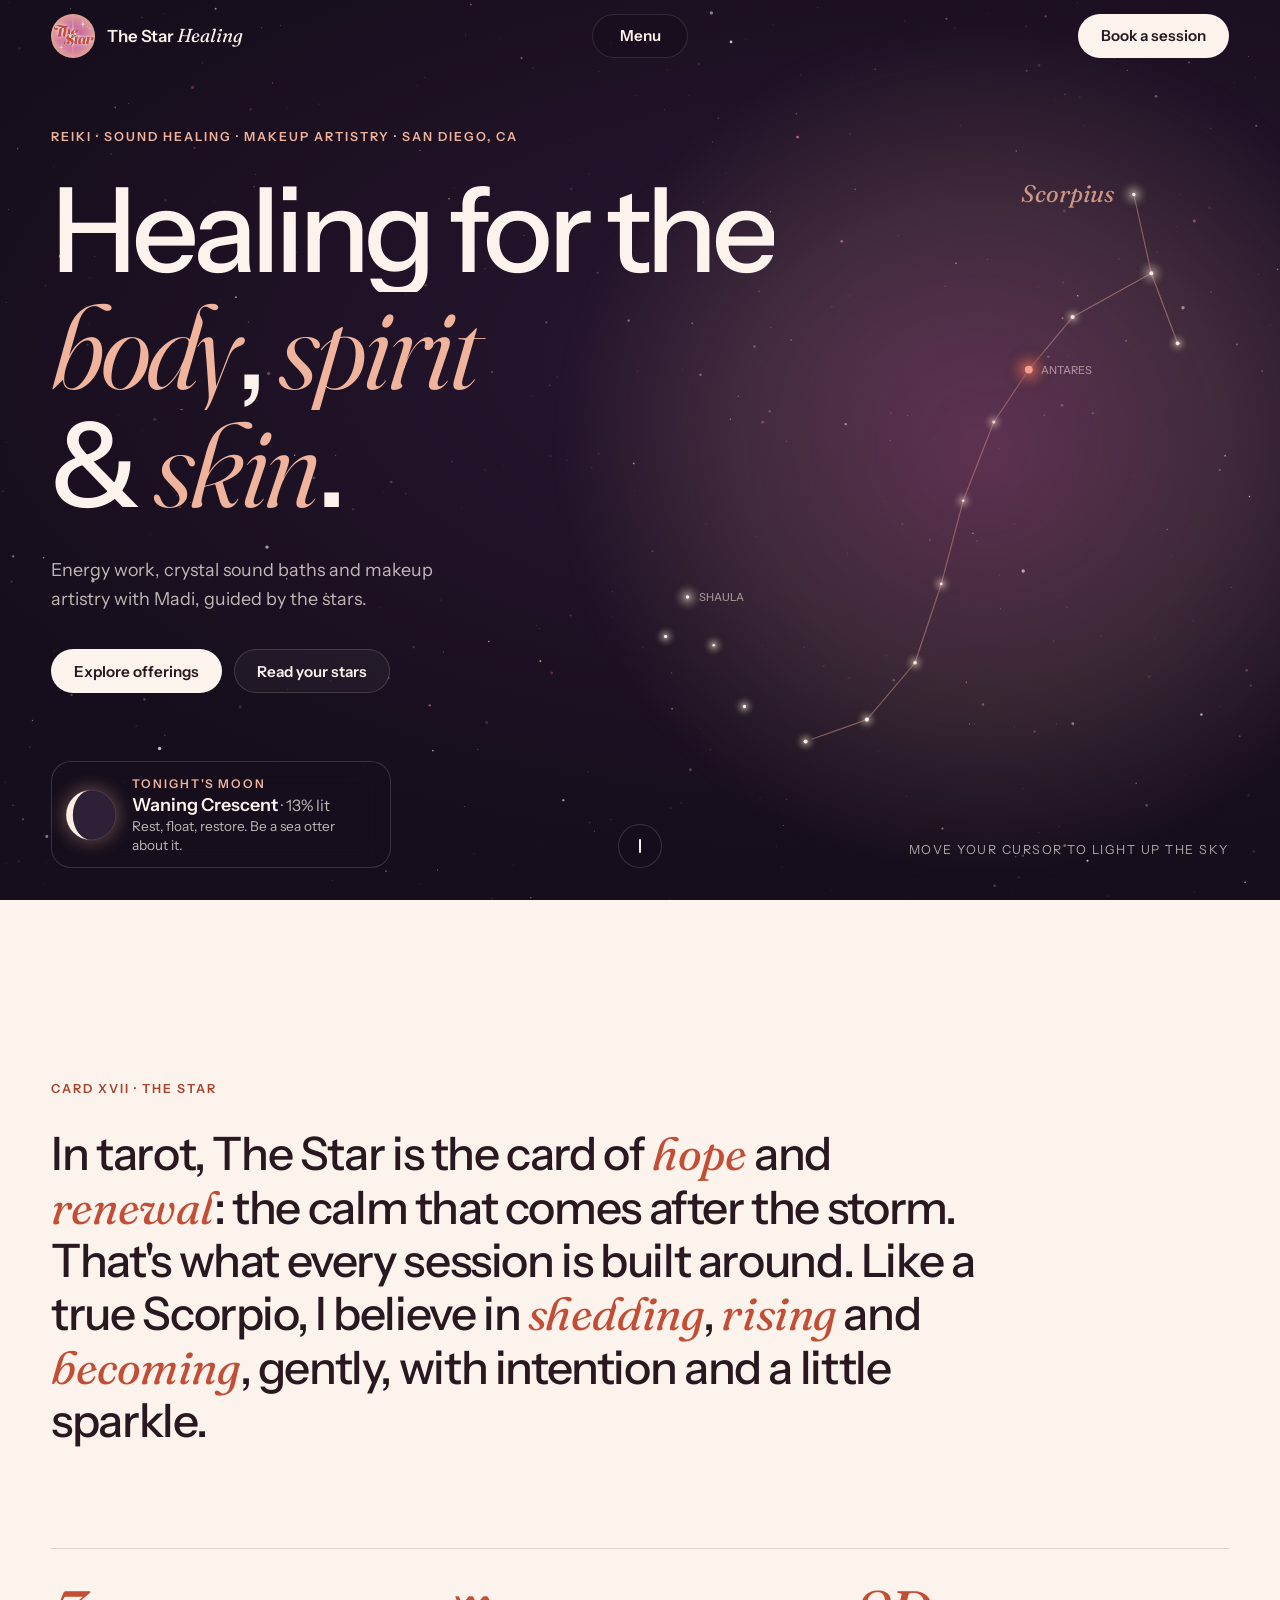
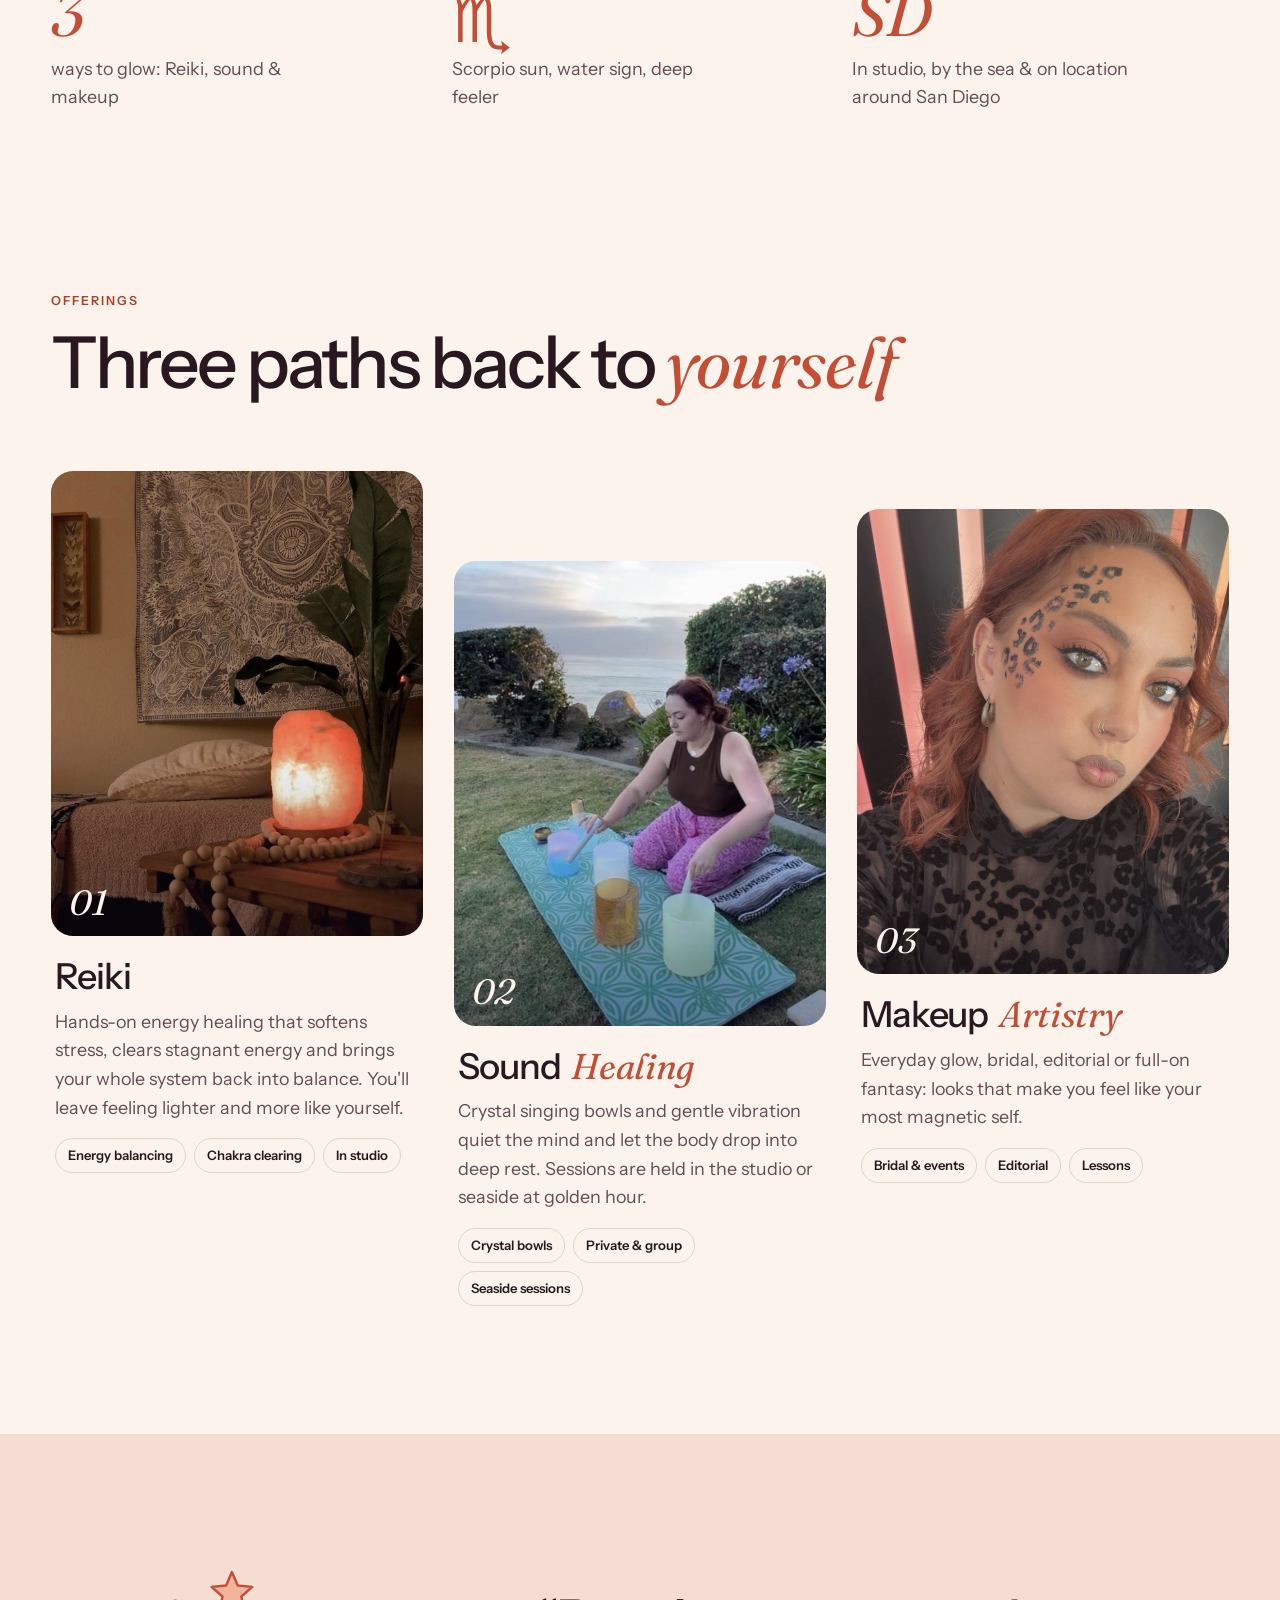
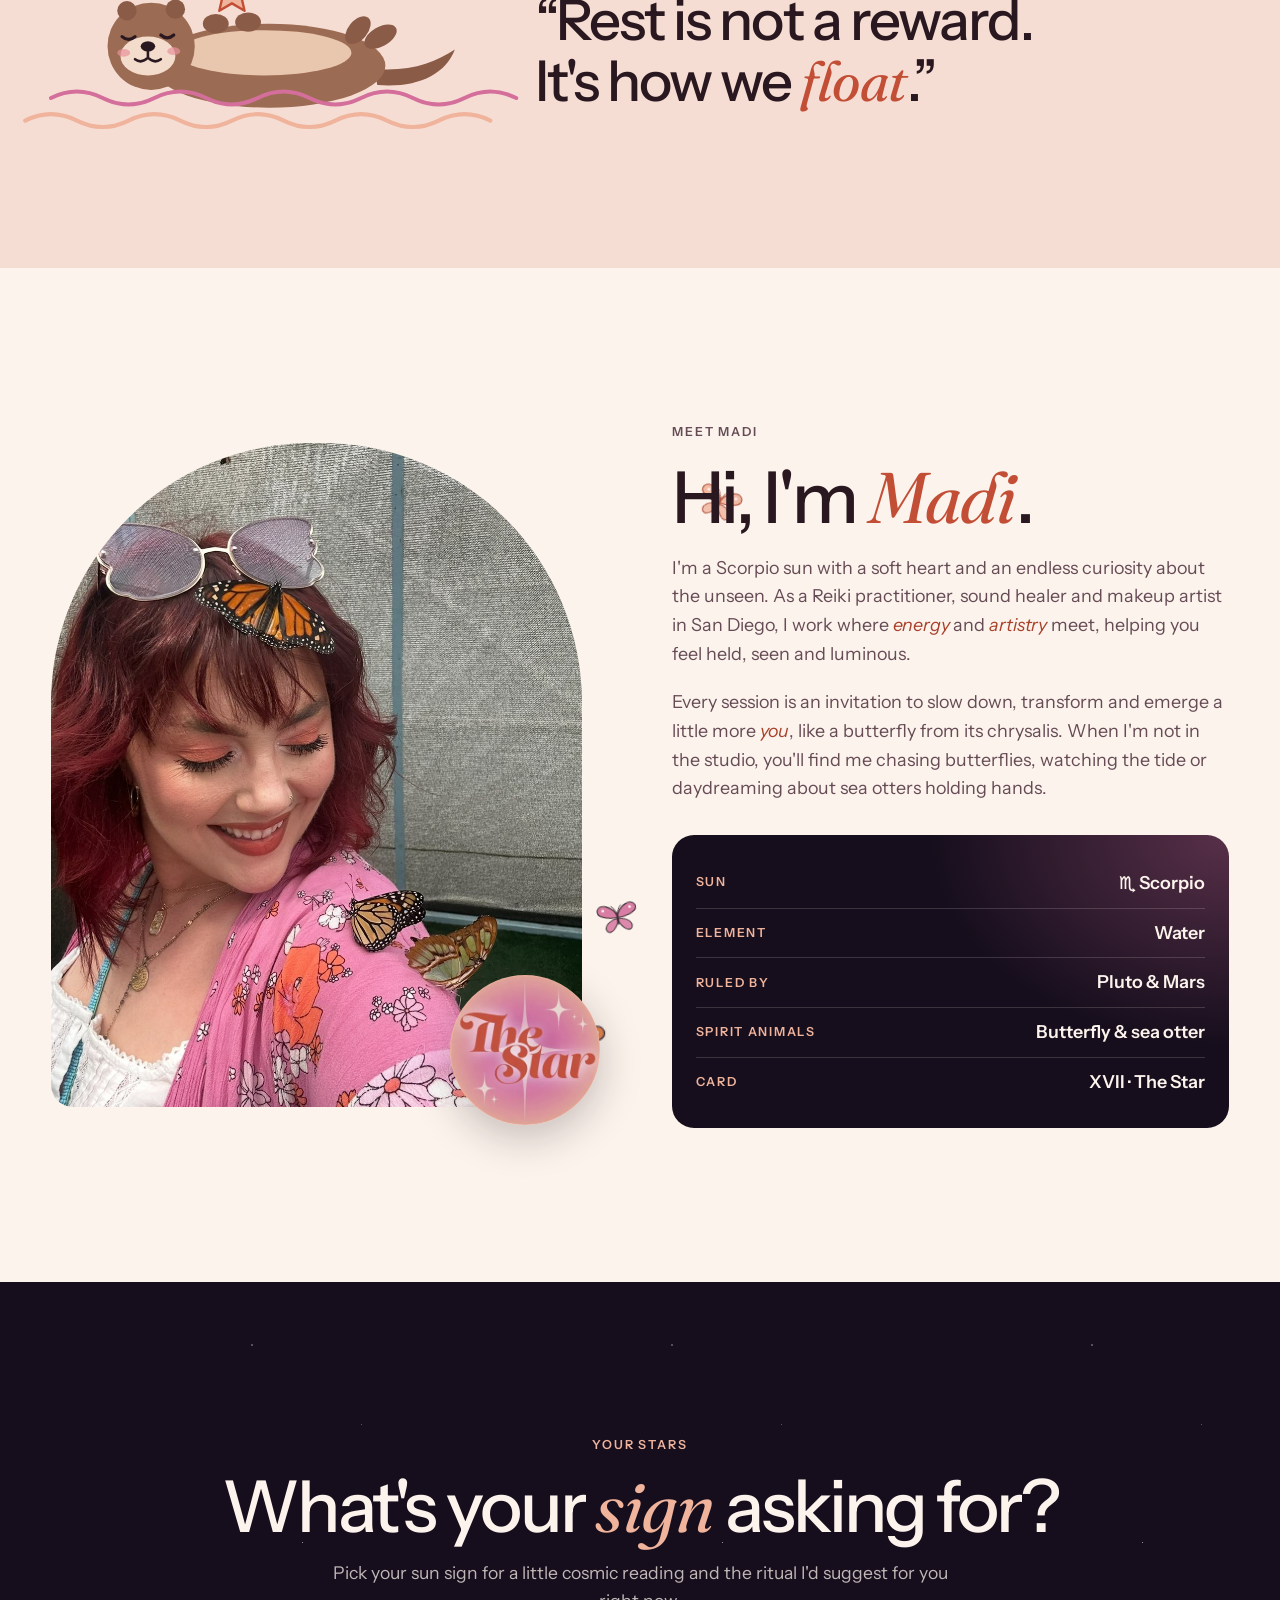
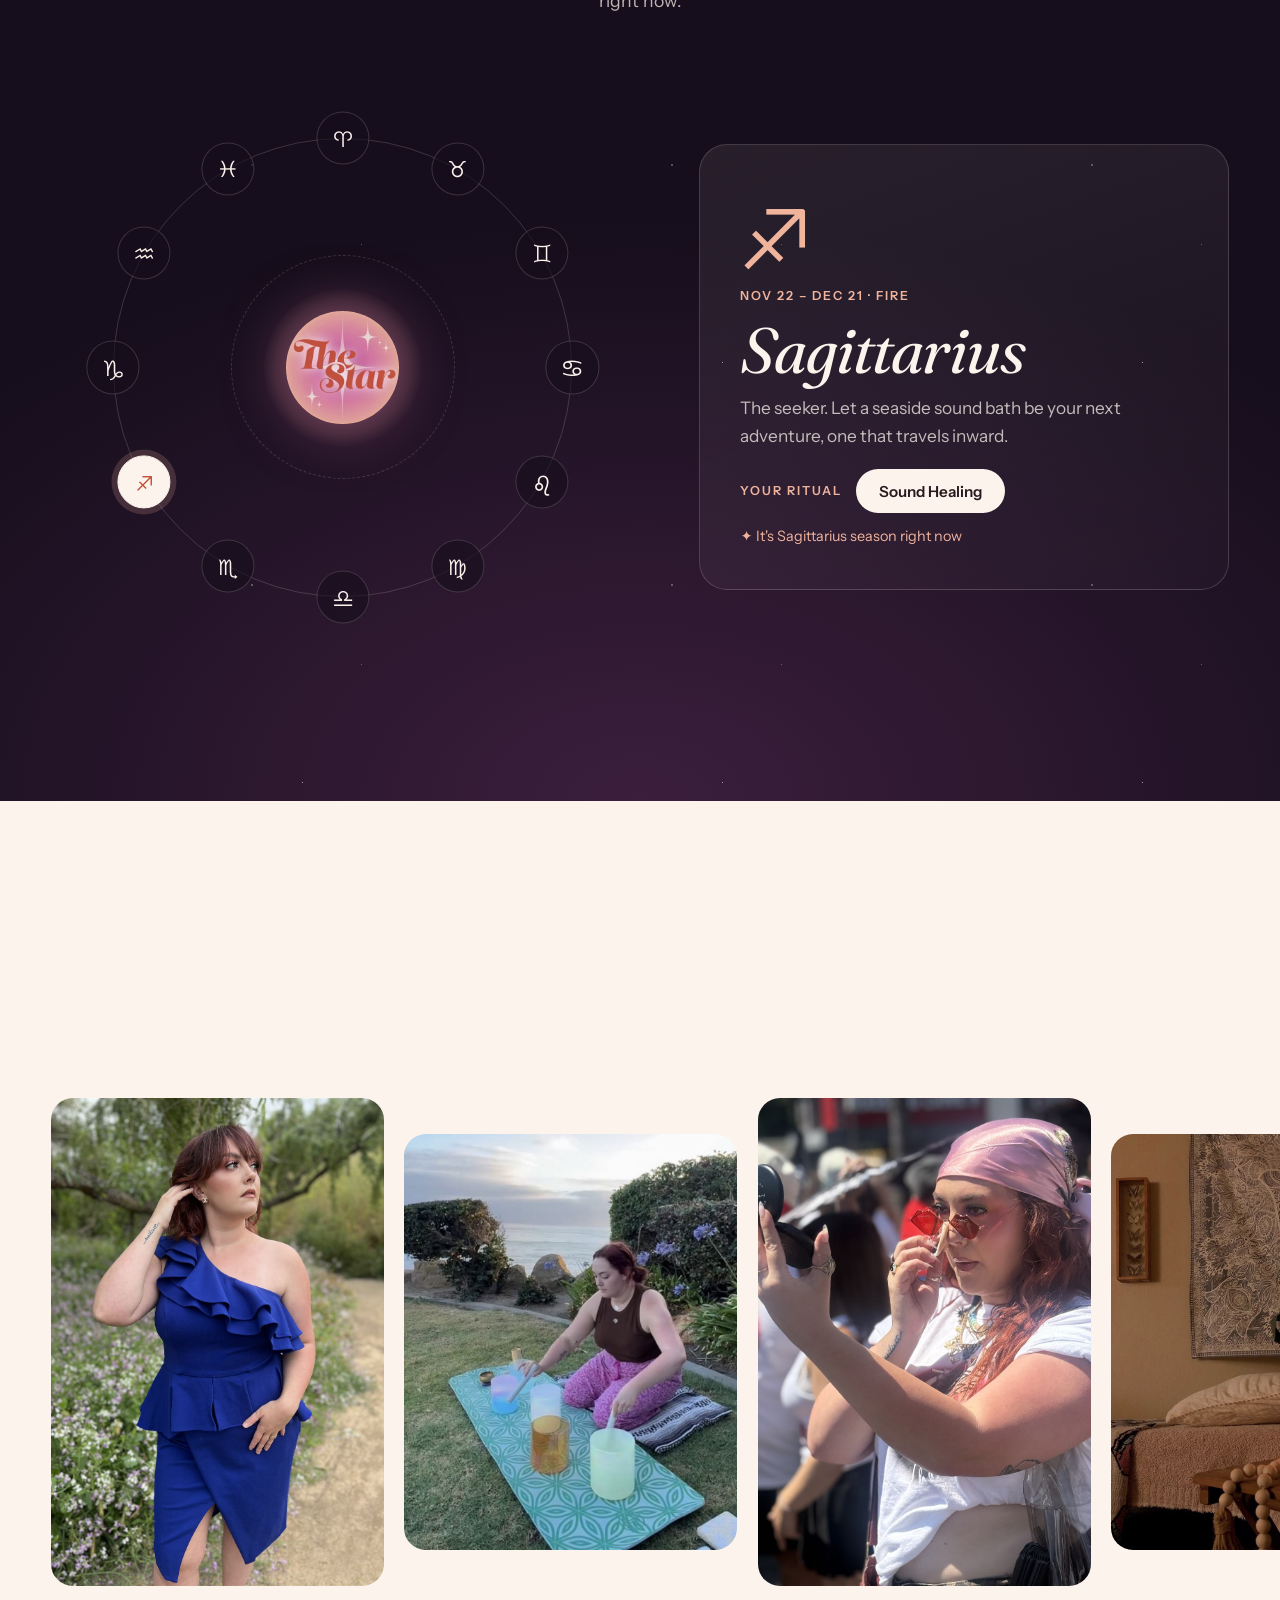
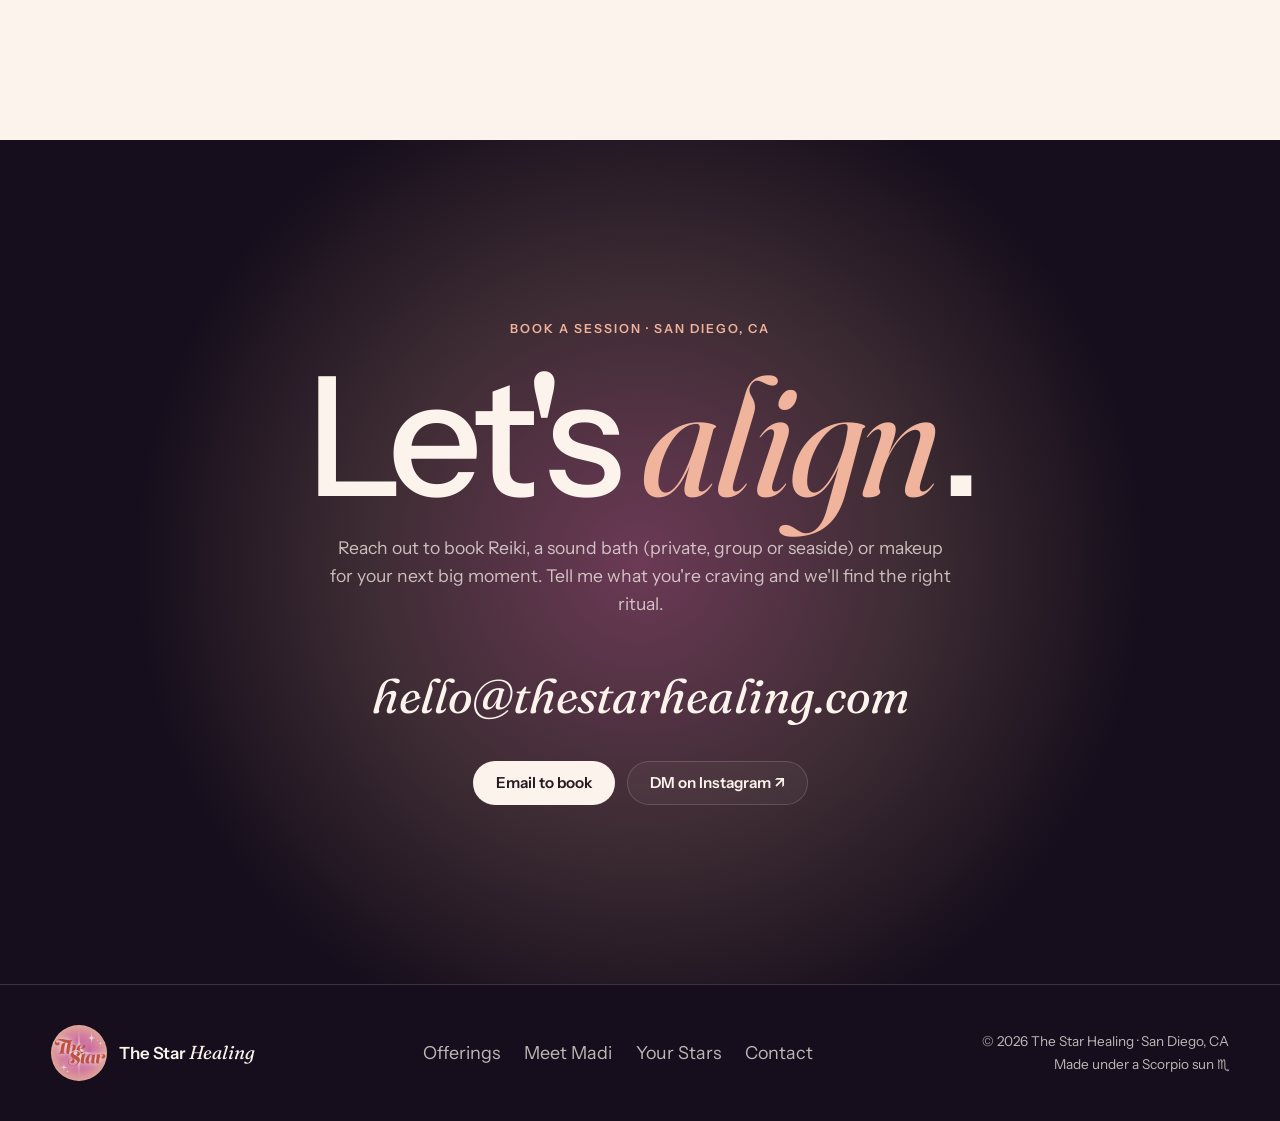
==== commit b8e8bf7f: "Fix audit issues and proofread site copy - Focus ring meets 3:1 on light sections; menu is a modal d" ====
--- a/index.html
+++ b/index.html
@@ -4,12 +4,14 @@
   <meta charset="utf-8">
   <meta name="viewport" content="width=device-width, initial-scale=1">
   <title>The Star Healing · Reiki, Sound Healing & Makeup in San Diego</title>
-  <meta name="description" content="The Star Healing: reiki, crystal sound baths and makeup artistry by Madi in San Diego, CA. Healing for the body, spirit and skin, guided by the stars.">
+  <meta name="description" content="The Star Healing: Reiki, crystal sound baths and makeup artistry by Madi in San Diego, CA. Healing for the body, spirit and skin, guided by the stars.">
   <meta name="theme-color" content="#160E1C">
-  <link rel="icon" href="assets/logo.png" type="image/png">
+  <link rel="icon" href="assets/favicon-64.png" type="image/png">
   <meta property="og:title" content="The Star Healing">
   <meta property="og:description" content="Reiki, sound healing & makeup artistry by Madi in San Diego, CA.">
-  <meta property="og:image" content="assets/logo.png">
+  <meta property="og:image" content="https://samruss13.github.io/TheStarHealing/assets/logo.png">
+  <meta property="og:url" content="https://samruss13.github.io/TheStarHealing/">
+  <meta property="og:type" content="website">
 
   <link rel="preconnect" href="https://fonts.googleapis.com">
   <link rel="preconnect" href="https://fonts.gstatic.com" crossorigin>
@@ -22,18 +24,18 @@
   <!-- ============ HEADER ============ -->
   <header class="site-header" data-tone="dark">
     <a class="brand" href="#home" aria-label="The Star Healing, back to top">
-      <img src="assets/logo.png" alt="" width="44" height="44">
+      <img src="assets/logo-160.jpg" alt="" width="44" height="44">
       <span class="brand__name">The Star <em>Healing</em></span>
     </a>
     <button class="pill pill--glass menu-toggle" type="button" aria-expanded="false" aria-controls="menu">
       <span class="menu-toggle__open">Menu</span>
       <span class="menu-toggle__close">Close</span>
     </button>
-    <a class="pill pill--solid header-cta" href="#contact">Book a session</a>
+    <a class="pill pill--solid header-cta" href="#contact">Book<span class="hide-xs"> a session</span></a>
   </header>
 
   <!-- ============ FULLSCREEN MENU ============ -->
-  <div class="menu" id="menu" aria-hidden="true" inert>
+  <div class="menu" id="menu" role="dialog" aria-modal="true" aria-label="Site menu" aria-hidden="true" inert>
     <div class="menu__stars" aria-hidden="true"></div>
     <nav class="menu__nav" aria-label="Main">
       <ul>
@@ -100,13 +102,13 @@
         <p class="eyebrow reveal">Card XVII · The Star</p>
         <p class="statement reveal">
           In tarot, The Star is the card of <em>hope</em> and <em>renewal</em>: the calm that comes after the storm.
-          That's what every session is built around. Like a true Scorpio, we believe in <em>shedding</em>, <em>rising</em>
-          and <em>becoming</em>, gently and with intention, plus a little sparkle.
+          That's what every session is built around. Like a true Scorpio, I believe in <em>shedding</em>, <em>rising</em>
+          and <em>becoming</em>, gently, with intention and a little sparkle.
         </p>
         <div class="intro__stats">
-          <div class="stat reveal"><span class="stat__num">3</span><span class="stat__label">ways to glow: reiki, sound &amp; makeup</span></div>
+          <div class="stat reveal"><span class="stat__num">3</span><span class="stat__label">ways to glow: Reiki, sound &amp; makeup</span></div>
           <div class="stat reveal"><span class="stat__num">♏&#xFE0E;</span><span class="stat__label">Scorpio sun, water sign, deep feeler</span></div>
-          <div class="stat reveal"><span class="stat__num">SD</span><span class="stat__label">studio, seaside &amp; on location in San Diego</span></div>
+          <div class="stat reveal"><span class="stat__num">SD</span><span class="stat__label">In studio, by the sea &amp; on location around San Diego</span></div>
         </div>
       </div>
     </section>
@@ -123,7 +125,7 @@
           <article class="offer reveal">
             <a class="offer__link" href="#contact" aria-label="Book Reiki">
               <div class="offer__media">
-                <img src="assets/reiki-room.jpg" alt="A softly lit reiki room with a glowing salt lamp, wooden beads and a framed butterfly collection" loading="lazy" width="1152" height="1400">
+                <img src="assets/reiki-room.jpg" alt="A softly lit Reiki room with a glowing salt lamp, wooden beads and a framed butterfly collection" loading="lazy" width="1152" height="1400">
                 <span class="offer__num">01</span>
               </div>
               <div class="offer__body">
@@ -144,7 +146,7 @@
               </div>
               <div class="offer__body">
                 <h3 class="offer__title">Sound <em>Healing</em></h3>
-                <p>Crystal singing bowls and gentle vibration quiet the mind and let the body drop into deep rest. Sessions run in studio, or seaside at golden hour.</p>
+                <p>Crystal singing bowls and gentle vibration quiet the mind and let the body drop into deep rest. Sessions are held in the studio or seaside at golden hour.</p>
                 <ul class="tags" aria-label="Details">
                   <li>Crystal bowls</li><li>Private &amp; group</li><li>Seaside sessions</li>
                 </ul>
@@ -153,14 +155,14 @@
           </article>
 
           <article class="offer reveal">
-            <a class="offer__link" href="#contact" aria-label="Book Makeup">
+            <a class="offer__link" href="#contact" aria-label="Book Makeup Artistry">
               <div class="offer__media">
                 <img class="pos-face" src="assets/makeup-leopard.jpg" alt="Madi wearing editorial leopard-print face makeup with a winged liner look" loading="lazy" width="822" height="1400">
                 <span class="offer__num">03</span>
               </div>
               <div class="offer__body">
                 <h3 class="offer__title">Makeup <em>Artistry</em></h3>
-                <p>Everyday glow, bridal, editorial or full-on fantasy: makeup that makes you feel like your most magnetic self.</p>
+                <p>Everyday glow, bridal, editorial or full-on fantasy: looks that make you feel like your most magnetic self.</p>
                 <ul class="tags" aria-label="Details">
                   <li>Bridal &amp; events</li><li>Editorial</li><li>Lessons</li>
                 </ul>
@@ -214,14 +216,14 @@
       <div class="container about__grid">
         <figure class="about__media reveal">
           <img src="assets/madi-butterflies.jpg" alt="Madi smiling with monarch and malachite butterflies resting on her hair and shoulder" loading="lazy" width="1056" height="1400">
-          <img class="about__sticker" src="assets/logo.png" alt="" width="140" height="140" loading="lazy">
+          <img class="about__sticker" src="assets/logo-320.jpg" alt="" width="140" height="140" loading="lazy">
         </figure>
 
         <div class="about__copy">
           <p class="eyebrow reveal">Meet Madi</p>
           <h2 class="section-title reveal" id="about-title">Hi, I'm <em>Madi</em>.</h2>
-          <p class="reveal">I'm a Scorpio sun with a soft heart and an endless curiosity about the unseen. As a reiki practitioner, sound healer and makeup artist in San Diego, I work where <em class="em-soft">energy</em> and <em class="em-soft">artistry</em> meet, helping you feel held, seen and luminous.</p>
-          <p class="reveal">Every session is an invitation to slow down, transform, and come out the other side a little more <em class="em-soft">you</em>, the way a butterfly does. When I'm not in the studio you'll find me chasing butterflies, watching the tide, or daydreaming about sea otters holding hands.</p>
+          <p class="reveal">I'm a Scorpio sun with a soft heart and an endless curiosity about the unseen. As a Reiki practitioner, sound healer and makeup artist in San Diego, I work where <em class="em-soft">energy</em> and <em class="em-soft">artistry</em> meet, helping you feel held, seen and luminous.</p>
+          <p class="reveal">Every session is an invitation to slow down, transform and emerge a little more <em class="em-soft">you</em>, like a butterfly from its chrysalis. When I'm not in the studio, you'll find me chasing butterflies, watching the tide or daydreaming about sea otters holding hands.</p>
 
           <dl class="tarot reveal" aria-label="Madi's cosmic profile">
             <div class="tarot__row"><dt>Sun</dt><dd><span class="glyph">♏&#xFE0E;</span> Scorpio</dd></div>
@@ -241,7 +243,7 @@
         <header class="section-head section-head--center">
           <p class="eyebrow reveal">Your stars</p>
           <h2 class="section-title reveal" id="stars-title">What's your <em>sign</em> asking for?</h2>
-          <p class="section-lede reveal">Pick your sun sign for a little cosmic read and the ritual we'd suggest for you right now.</p>
+          <p class="section-lede reveal">Pick your sun sign for a little cosmic reading and the ritual I'd suggest for you right now.</p>
         </header>
 
         <div class="zodiac reveal">
@@ -268,10 +270,17 @@
         <header class="section-head section-head--row">
           <h2 class="section-title reveal" id="gallery-title">Moments of <em>glow</em></h2>
           
-          <a class="pill pill--outline reveal" href="https://www.instagram.com/thestarhealing" target="_blank" rel="noopener">More on Instagram ↗</a>
+          <div class="gallery__controls reveal">
+            <button class="pill pill--outline marquee-toggle" type="button" aria-pressed="false" aria-controls="gallery-strip">
+              <svg class="icon icon--pause" viewBox="0 0 16 16" aria-hidden="true"><rect x="3.5" y="2.5" width="3" height="11" rx="1"/><rect x="9.5" y="2.5" width="3" height="11" rx="1"/></svg>
+              <svg class="icon icon--play" viewBox="0 0 16 16" aria-hidden="true"><path d="M4.5 2.8v10.4a.8.8 0 0 0 1.2.7l8.3-5.2a.8.8 0 0 0 0-1.4L5.7 2.1a.8.8 0 0 0-1.2.7z"/></svg>
+              <span class="marquee-toggle__label">Pause gallery</span>
+            </button>
+            <a class="pill pill--outline" href="https://www.instagram.com/thestarhealing" target="_blank" rel="noopener">More on Instagram ↗</a>
+          </div>
         </header>
       </div>
-      <div class="marquee" tabindex="0" aria-label="Photo gallery, scrolls automatically. Hover or focus to pause.">
+      <div class="marquee" id="gallery-strip" role="region" tabindex="0" aria-label="Photo gallery">
         <div class="marquee__track">
           <figure class="marquee__item marquee__item--tall"><img src="assets/madi-portrait.jpg" alt="Madi in a cobalt ruffled one-shoulder dress among wildflowers" loading="lazy" width="1050" height="1400"></figure>
           <figure class="marquee__item"><img src="assets/sound-bath.jpg" alt="Crystal bowl sound bath by the sea" loading="lazy" width="942" height="1295"></figure>
@@ -289,7 +298,7 @@
       <div class="container contact__inner">
         <p class="eyebrow reveal">Book a session · San Diego, CA</p>
         <h2 class="contact__title reveal" id="contact-title">Let's <em>align</em>.</h2>
-        <p class="section-lede reveal">Reach out to book reiki, a sound bath (private, group or seaside) or makeup for your next big moment. Tell me what you're craving and we'll find the right ritual.</p>
+        <p class="section-lede reveal">Reach out to book Reiki, a sound bath (private, group or seaside) or makeup for your next big moment. Tell me what you're craving and we'll find the right ritual.</p>
         <div class="contact__links reveal">
           <!-- PLACEHOLDER: replace with the real email -->
           <a class="contact__big" href="mailto:hello@thestarhealing.com">hello@thestarhealing.com</a>
@@ -305,7 +314,7 @@
   <footer class="footer" data-tone="dark">
     <div class="container footer__inner">
       <a class="brand" href="#home" aria-label="Back to top">
-        <img src="assets/logo.png" alt="" width="56" height="56" loading="lazy">
+        <img src="assets/logo-160.jpg" alt="" width="56" height="56" loading="lazy">
         <span class="brand__name">The Star <em>Healing</em></span>
       </a>
       <nav aria-label="Footer">
@@ -316,7 +325,7 @@
           <li><a href="#contact">Contact</a></li>
         </ul>
       </nav>
-      <p class="footer__small">© <span data-year>2026</span> The Star Healing · San Diego, CA<br>Made under a Scorpio moon <span class="glyph">♏&#xFE0E;</span></p>
+      <p class="footer__small">© <span data-year>2026</span> The Star Healing · San Diego, CA<br>Made under a Scorpio sun <span class="glyph">♏&#xFE0E;</span></p>
     </div>
   </footer>
 
--- a/styles.css
+++ b/styles.css
@@ -56,7 +56,12 @@
 .em-soft { font-family: inherit; font-style: italic; color: var(--rust-ink); }
 h1, h2, h3, p { margin: 0; }
 ul { margin: 0; padding: 0; list-style: none; }
-:focus-visible { outline: 2px solid var(--rose); outline-offset: 3px; border-radius: 6px; }
+:focus-visible { outline: 2px solid var(--peach); outline-offset: 3px; border-radius: 6px; }
+/* on cream sections the ring switches to rust so it keeps ≥3:1 */
+[data-tone="light"] :focus-visible, .site-header.is-light :focus-visible { outline-color: var(--rust-ink); }
+::selection { background: var(--peach); color: var(--ink); }
+html { scrollbar-color: var(--rose) var(--night); }
+.icon { width: 16px; height: 16px; fill: currentColor; flex: none; }
 .glyph { font-family: var(--font-glyph); font-style: normal; }
 
 .skip-link {
@@ -91,7 +96,7 @@
 [data-tone="light"] .pill--solid:hover { background: var(--rust); }
 .pill--ghost { border-color: var(--line-dark); color: var(--on-night); background: rgba(251,243,236,.04); }
 .pill--ghost:hover { border-color: var(--peach); color: var(--peach); }
-.pill--outline { border-color: var(--line-light); color: var(--ink); }
+.pill--outline { border-color: var(--line-light); color: var(--ink); background: transparent; }
 .pill--outline:hover { border-color: var(--rust); color: var(--rust-ink); }
 .pill--glass {
   background: rgba(22, 14, 28, .55); color: var(--on-night);
@@ -130,7 +135,7 @@
 .menu-toggle__close { display: none; }
 .menu-toggle[aria-expanded="true"] .menu-toggle__open { display: none; }
 .menu-toggle[aria-expanded="true"] .menu-toggle__close { display: inline; }
-.header-cta { justify-self: end; }
+.header-cta { justify-self: end; gap: 0; white-space: pre; }
 .site-header.is-light .header-cta { background: var(--ink); color: var(--cream); }
 .site-header.is-light .header-cta:hover { background: var(--rust); }
 body.menu-open .site-header .brand { color: var(--on-night); }
@@ -141,8 +146,7 @@
   .header-cta { padding: 0 16px; font-size: .88rem; }
 }
 @media (max-width: 380px) {
-  .header-cta { display: none; }
-  .site-header { grid-template-columns: 1fr auto 1fr; }
+  .hide-xs { display: none; }
 }
 
 /* =========================================================
@@ -154,6 +158,7 @@
   color: var(--on-night);
   display: grid; grid-template-rows: 1fr auto; place-items: center;
   padding: 96px var(--gutter) 40px;
+  overflow-y: auto; overscroll-behavior: contain;
   clip-path: circle(0% at 50% 34px);
   visibility: hidden;
   transition: clip-path .8s var(--ease), visibility 0s linear .8s;
@@ -189,9 +194,14 @@
 .menu__nav a:hover, .menu__nav a:focus-visible, .menu__nav a[aria-current="true"] {
   font-family: var(--font-serif); font-style: italic; font-weight: 400; color: var(--peach);
 }
-.menu__meta { display: grid; gap: 4px; text-align: center; font-size: .95rem; }
-.menu__meta a { text-decoration: none; font-weight: 600; margin-bottom: 12px; }
+.menu__meta { display: grid; justify-items: center; gap: 2px; text-align: center; font-size: .95rem; }
+.menu__meta a { text-decoration: none; font-weight: 600; display: inline-flex; align-items: center; min-height: 44px; padding: 0 8px; margin-bottom: 8px; }
 .menu__meta a:hover { color: var(--peach); }
+/* short screens (landscape phones): smaller links, let the menu scroll */
+@media (max-height: 560px) {
+  .menu { grid-template-rows: auto auto; align-content: start; gap: 28px; padding-top: 80px; }
+  .menu__nav a { font-size: clamp(1.8rem, 9vh, 2.6rem); }
+}
 
 /* =========================================================
    HERO
@@ -237,7 +247,7 @@
 .moon-card__moon { width: 54px; height: 54px; flex: none; filter: drop-shadow(0 0 10px rgba(240,179,156,.45)); }
 .moon-dark { fill: #2E2036; stroke: rgba(251,243,236,.18); stroke-width: 1; }
 .moon-lit { fill: #FBEDE2; }
-.moon-card .eyebrow { font-size: .68rem; }
+.moon-card .eyebrow { font-size: .75rem; }
 .moon-card__phase { font-weight: 600; line-height: 1.3; }
 .moon-card__pct { color: var(--on-night-soft); font-weight: 400; font-size: .88em; }
 .moon-card__tip { font-size: .85rem; line-height: 1.4; color: var(--on-night-soft); }
@@ -328,8 +338,17 @@
 .tags { display: flex; flex-wrap: wrap; gap: 8px; margin-top: 4px; }
 .tags li { font-size: .82rem; font-weight: 600; padding: 6px 12px; border-radius: 999px; border: 1px solid var(--line-light); }
 @media (max-width: 900px) {
+  .offer:nth-child(n) { margin-top: 0; }
+}
+/* tablet: two up, the third card runs full width with image beside text */
+@media (min-width: 640px) and (max-width: 900px) {
+  .offer-grid { grid-template-columns: 1fr 1fr; gap: 48px 24px; }
+  .offer:nth-child(3) { grid-column: 1 / -1; }
+  .offer:nth-child(3) .offer__link { display: grid; grid-template-columns: 1fr 1fr; gap: 24px; align-items: center; }
+  .offer:nth-child(3) .offer__body { padding-top: 0; }
+}
+@media (max-width: 639px) {
   .offer-grid { grid-template-columns: 1fr; gap: 56px; }
-  .offer:nth-child(n) { margin-top: 0; }
   .offer__media { aspect-ratio: 5 / 5.4; }
 }
 @media (hover: none) { .offer__title::after { opacity: 1; transform: none; } }
@@ -467,7 +486,11 @@
 .gallery { background: var(--cream); padding: clamp(96px, 12vw, 160px) 0; overflow: hidden; }
 .marquee { overflow: hidden; outline-offset: -4px; }
 .marquee__track { display: flex; gap: clamp(14px, 1.6vw, 24px); width: max-content; animation: marquee 60s linear infinite; padding-left: var(--gutter); }
-.marquee:hover .marquee__track, .marquee:focus-within .marquee__track, .marquee:focus .marquee__track { animation-play-state: paused; }
+.marquee:hover .marquee__track, .marquee:focus-within .marquee__track, .marquee:focus .marquee__track, .marquee.is-paused .marquee__track { animation-play-state: paused; }
+.gallery__controls { display: flex; flex-wrap: wrap; gap: 10px; }
+.marquee-toggle .icon--play { display: none; }
+.marquee-toggle[aria-pressed="true"] .icon--pause { display: none; }
+.marquee-toggle[aria-pressed="true"] .icon--play { display: block; }
 @keyframes marquee { to { transform: translateX(-50%); } }
 .marquee__item { margin: 0; width: clamp(220px, 26vw, 380px); aspect-ratio: 4 / 5; border-radius: var(--radius); overflow: hidden; background: var(--blush); align-self: center; }
 .marquee__item--tall { aspect-ratio: 3 / 4.4; }
@@ -530,6 +553,7 @@
   .hero__title .line > span { transform: none; }
   .marquee { overflow-x: auto; }
   .marquee__track { animation: none; }
+  .marquee-toggle { display: none; }
 }
 
 /* keep the full face in frame on the makeup card */
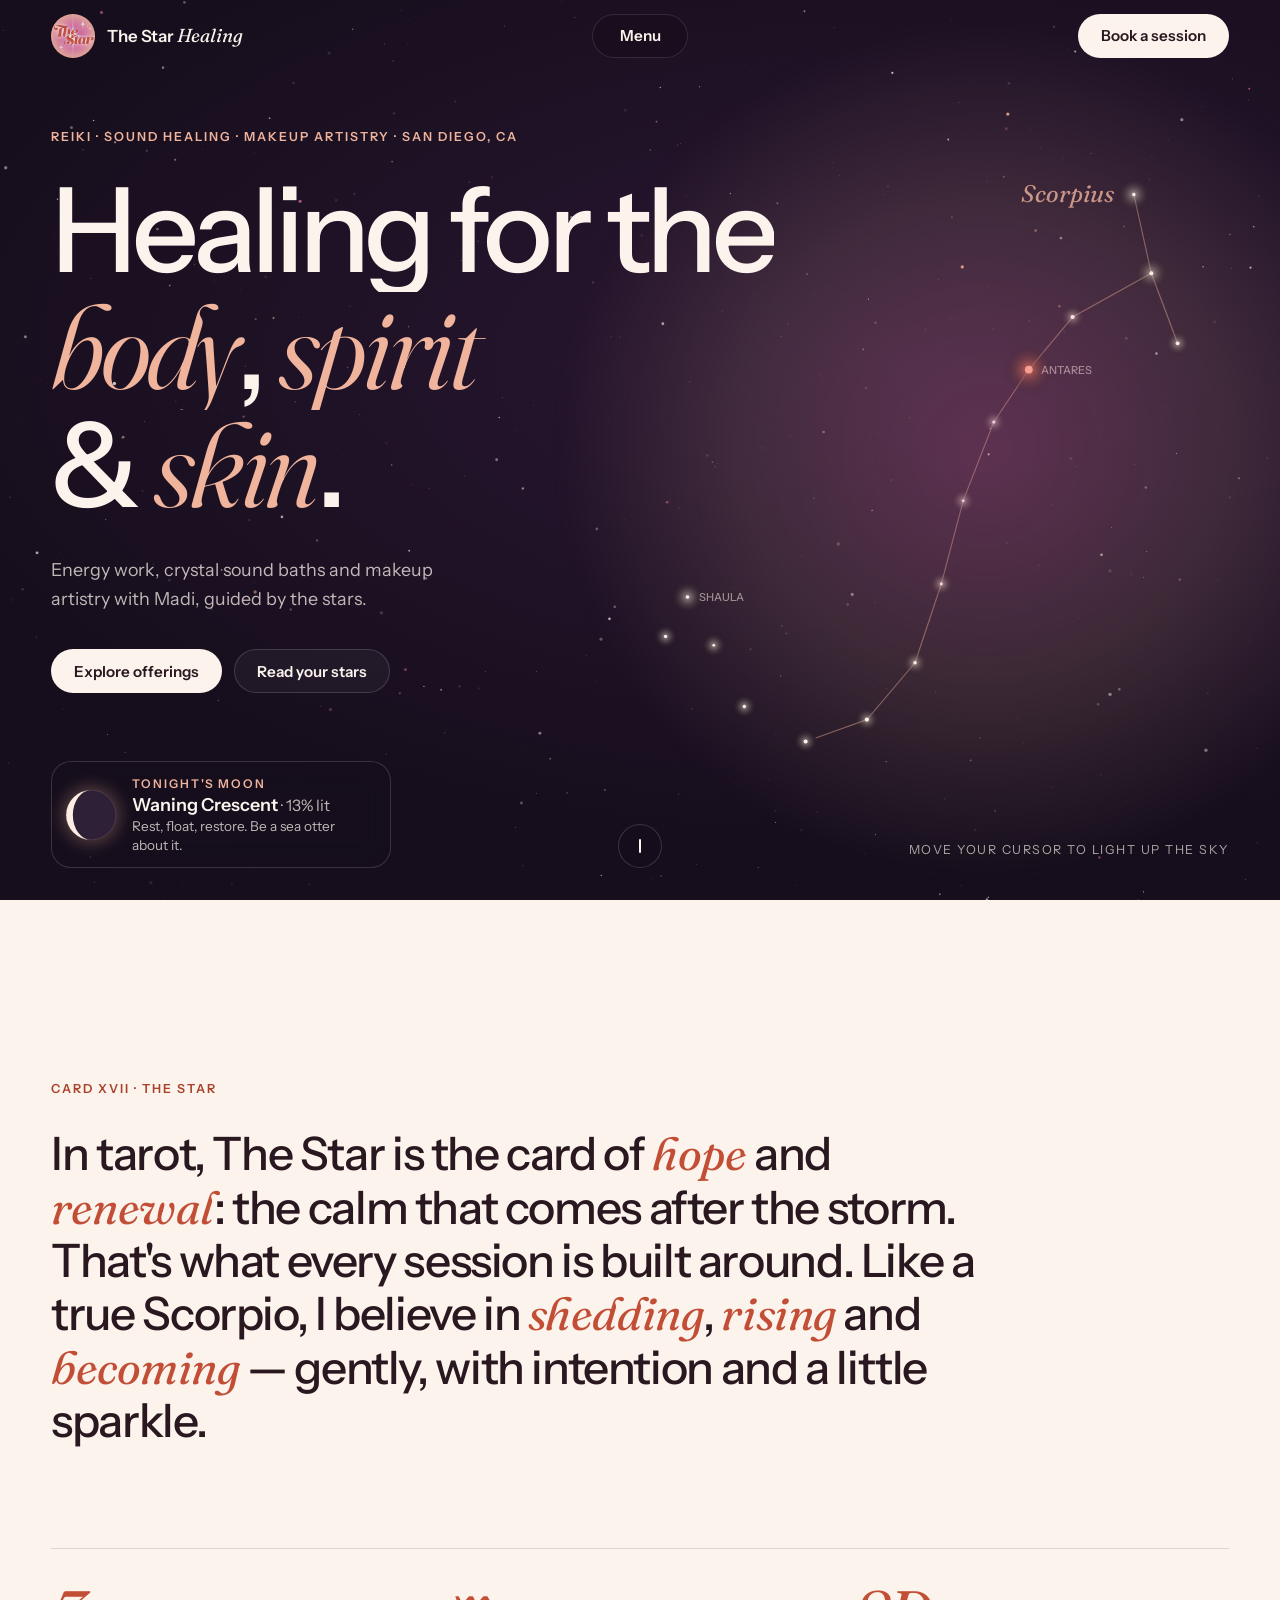
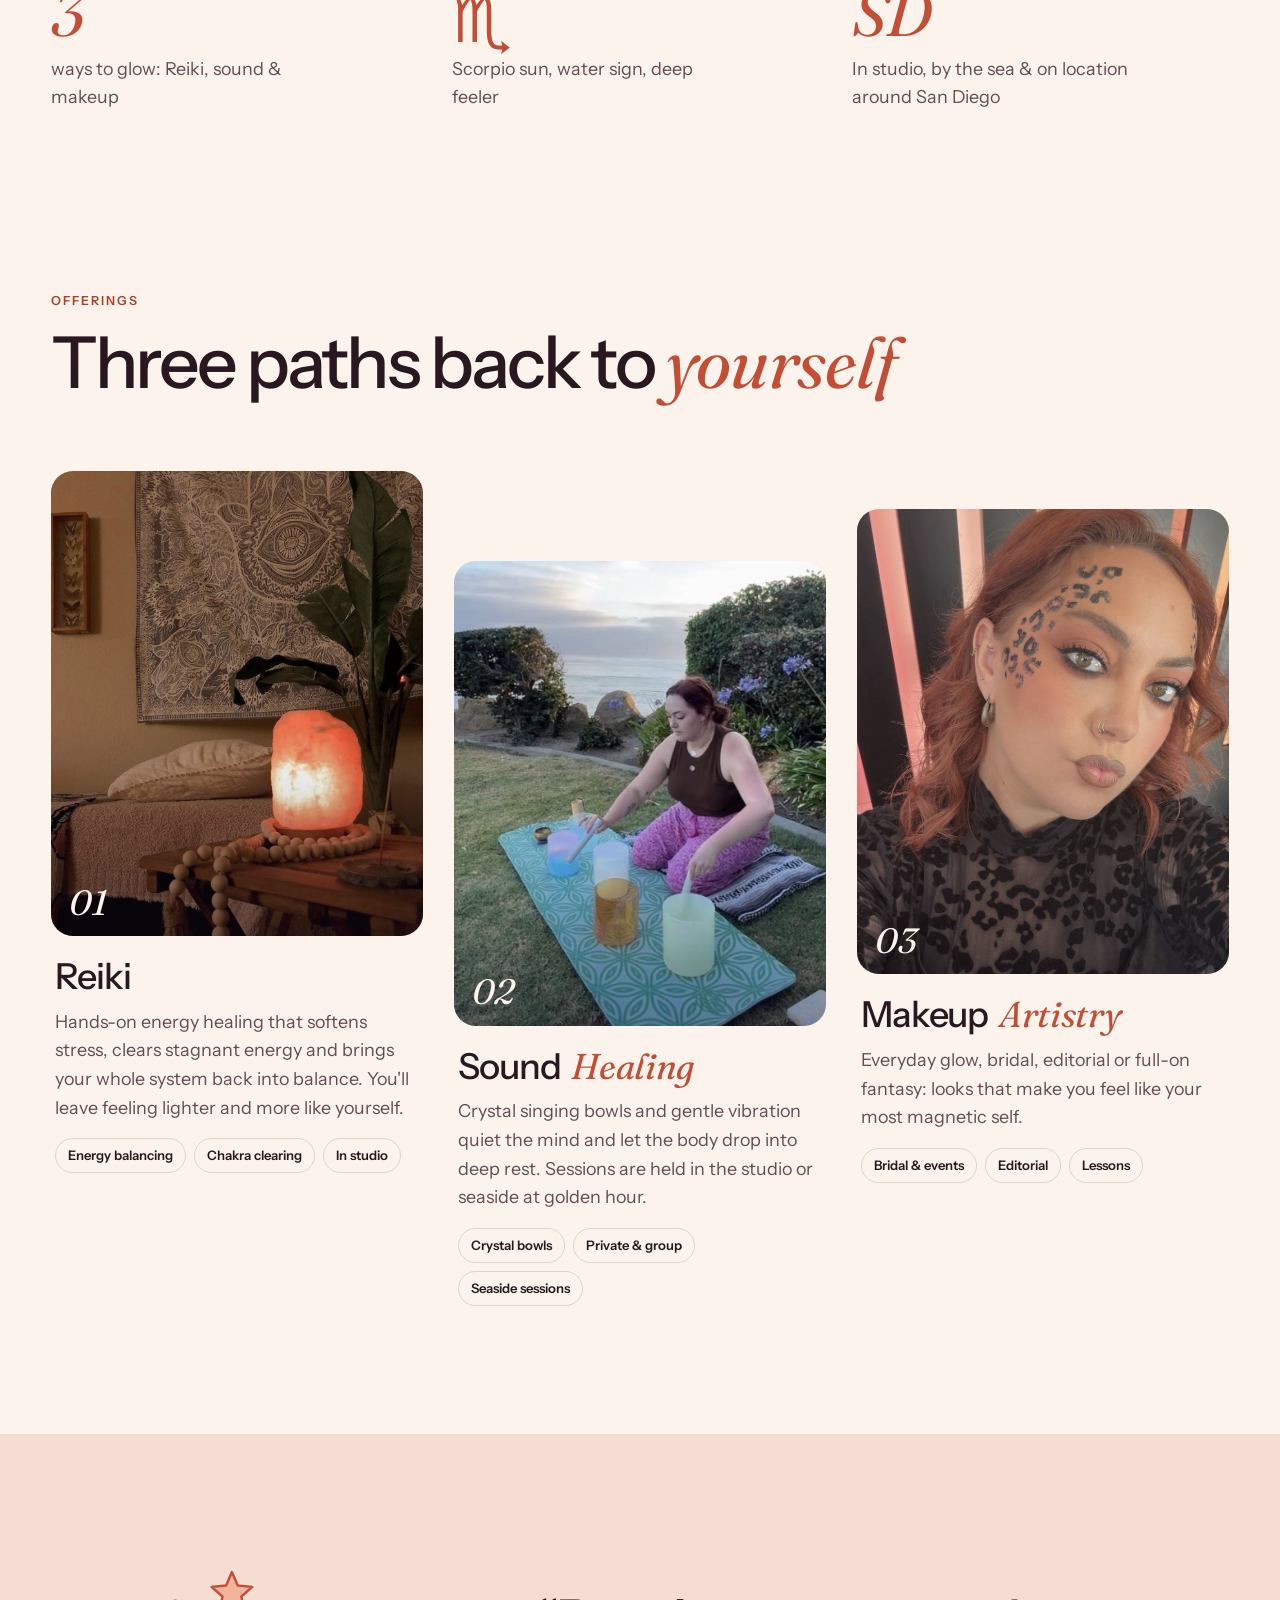
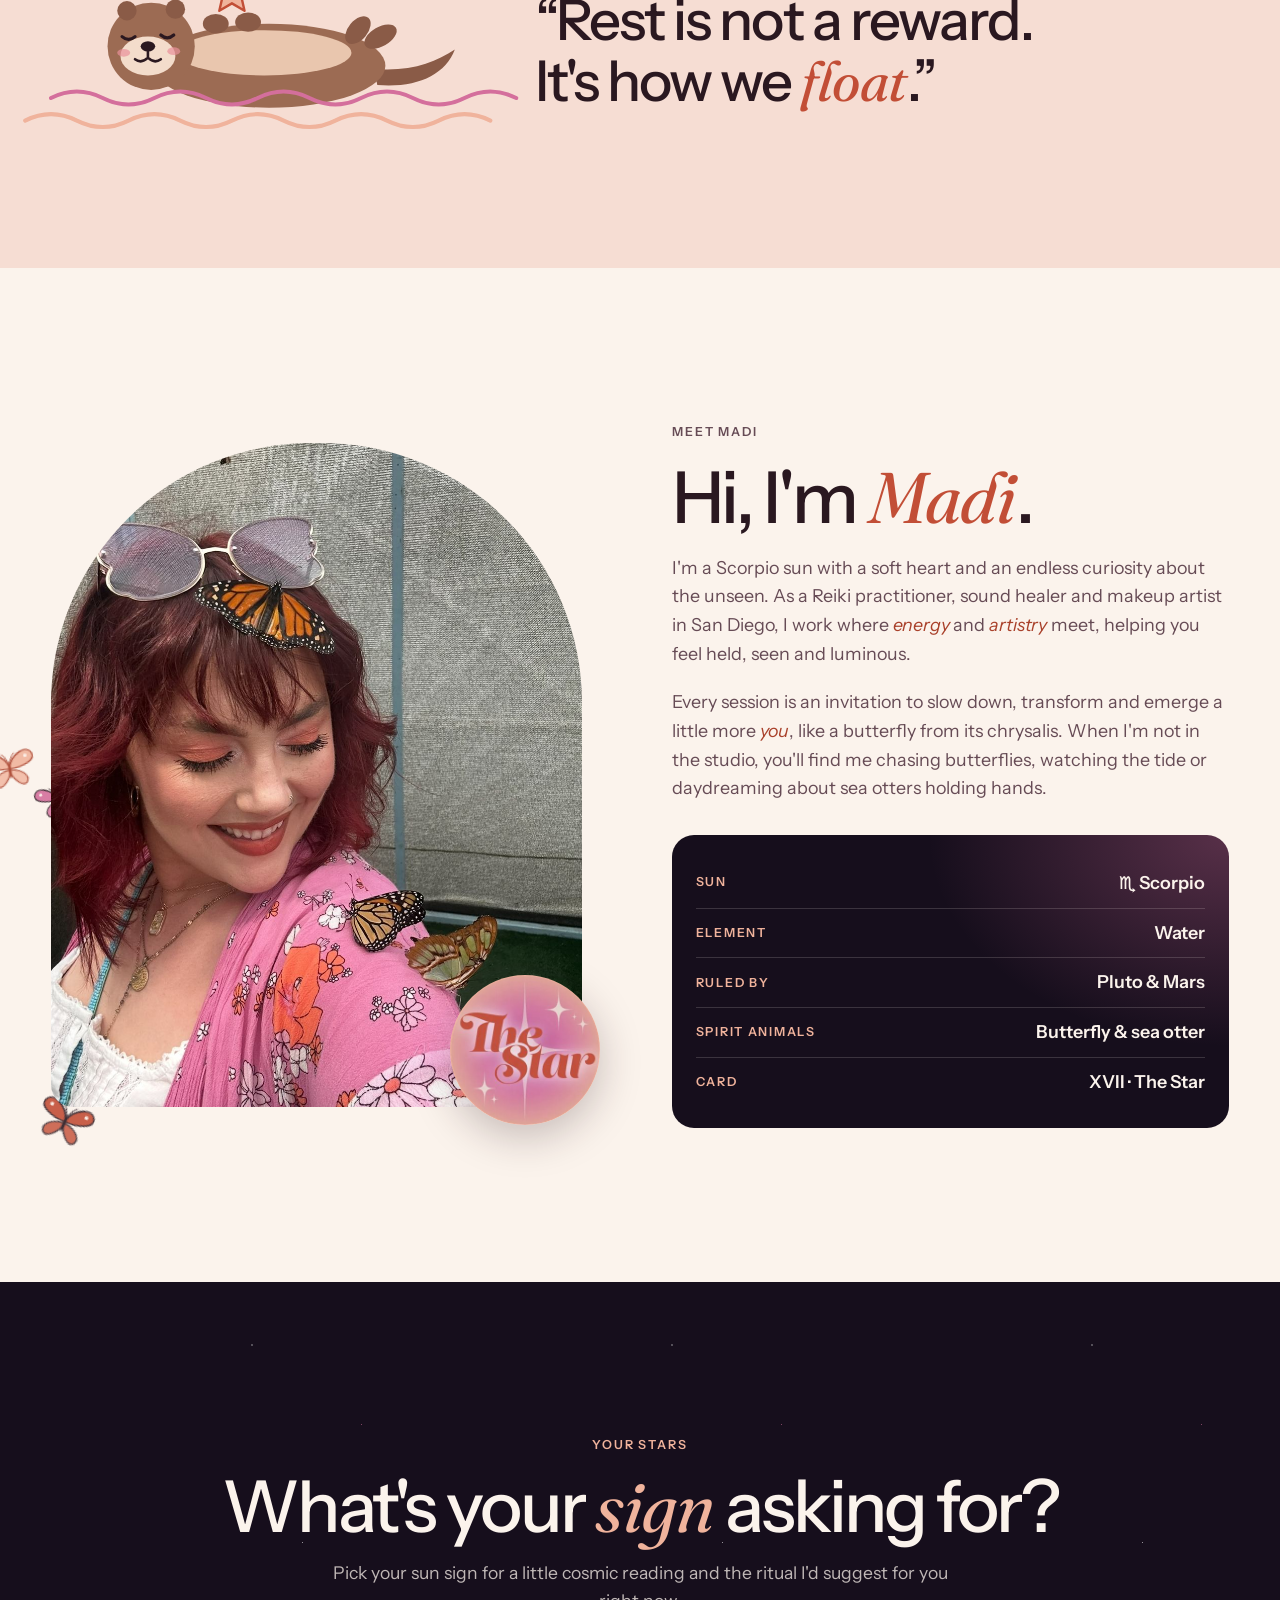
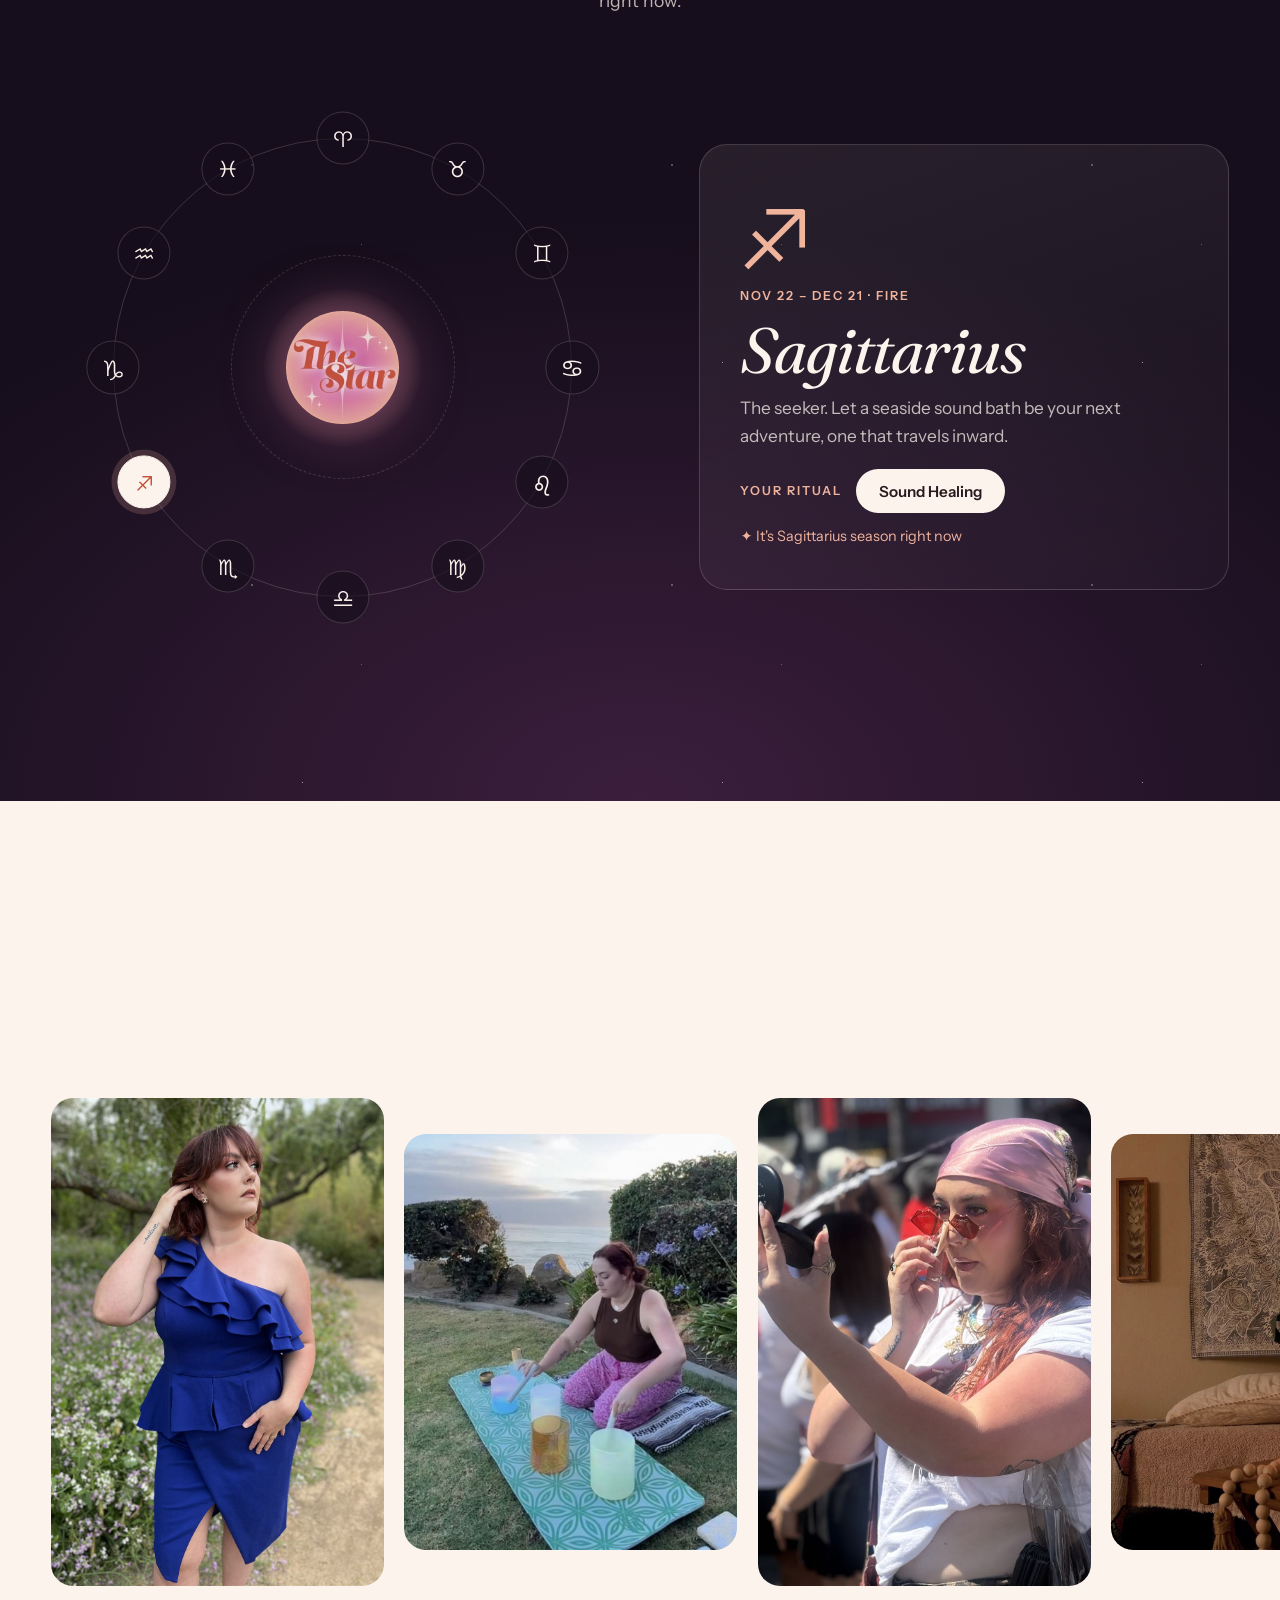
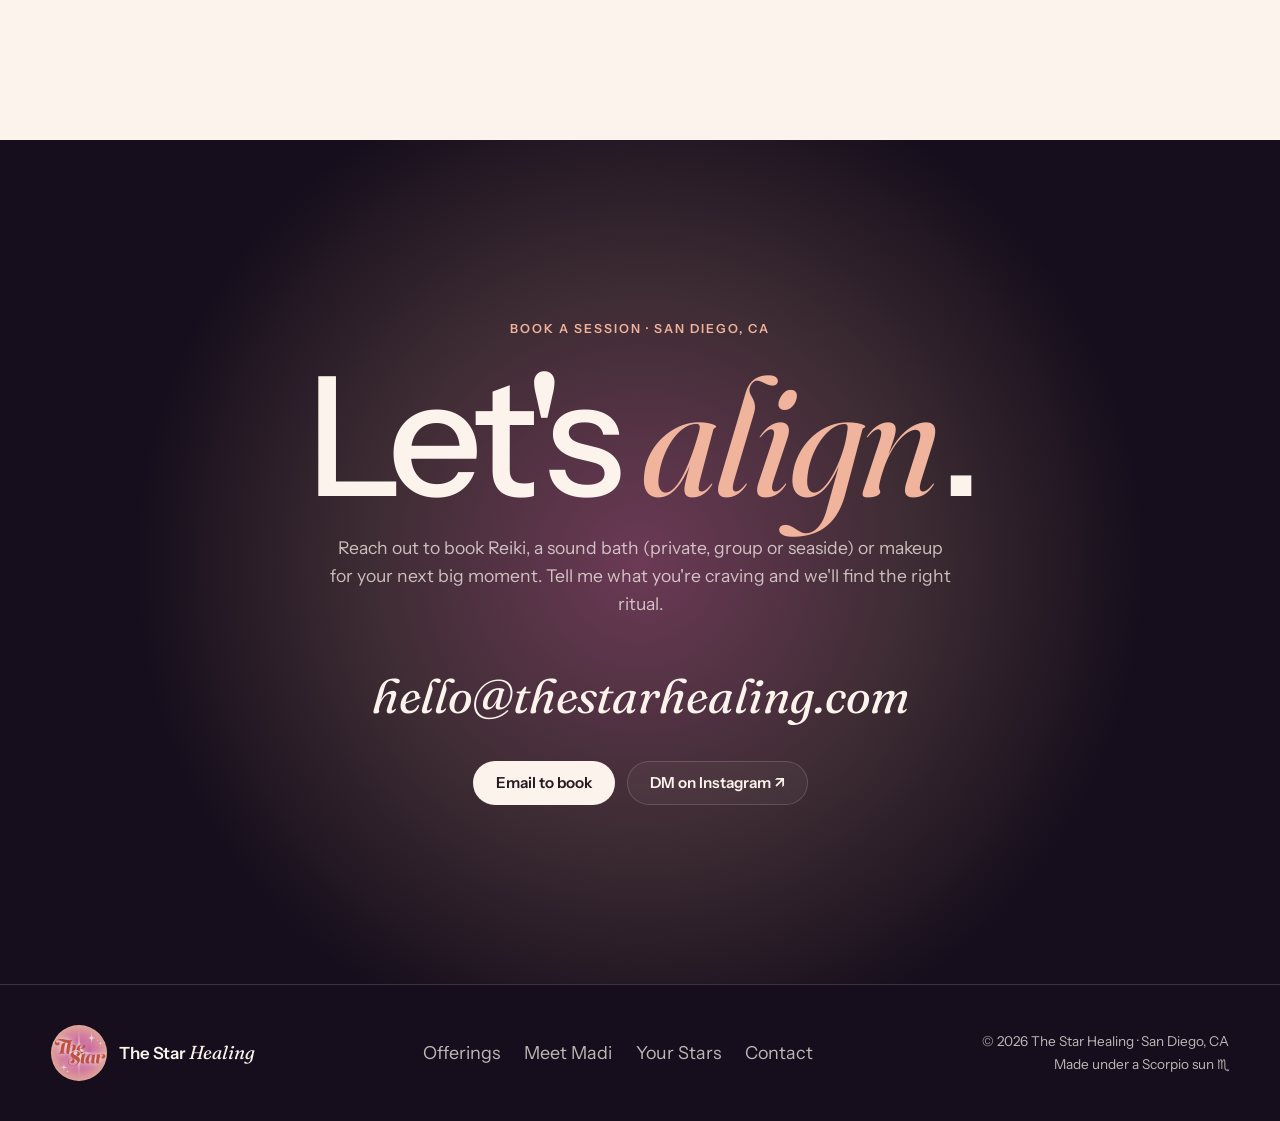
==== commit 2978b848: "Use a dash in the intro statement Co-Authored-By: Claude Opus 5.5 <noreply@anthropic.com>" ====
--- a/index.html
+++ b/index.html
@@ -103,7 +103,7 @@
         <p class="statement reveal">
           In tarot, The Star is the card of <em>hope</em> and <em>renewal</em>: the calm that comes after the storm.
           That's what every session is built around. Like a true Scorpio, I believe in <em>shedding</em>, <em>rising</em>
-          and <em>becoming</em>, gently, with intention and a little sparkle.
+          and <em>becoming</em> — gently, with intention and a little sparkle.
         </p>
         <div class="intro__stats">
           <div class="stat reveal"><span class="stat__num">3</span><span class="stat__label">ways to glow: Reiki, sound &amp; makeup</span></div>
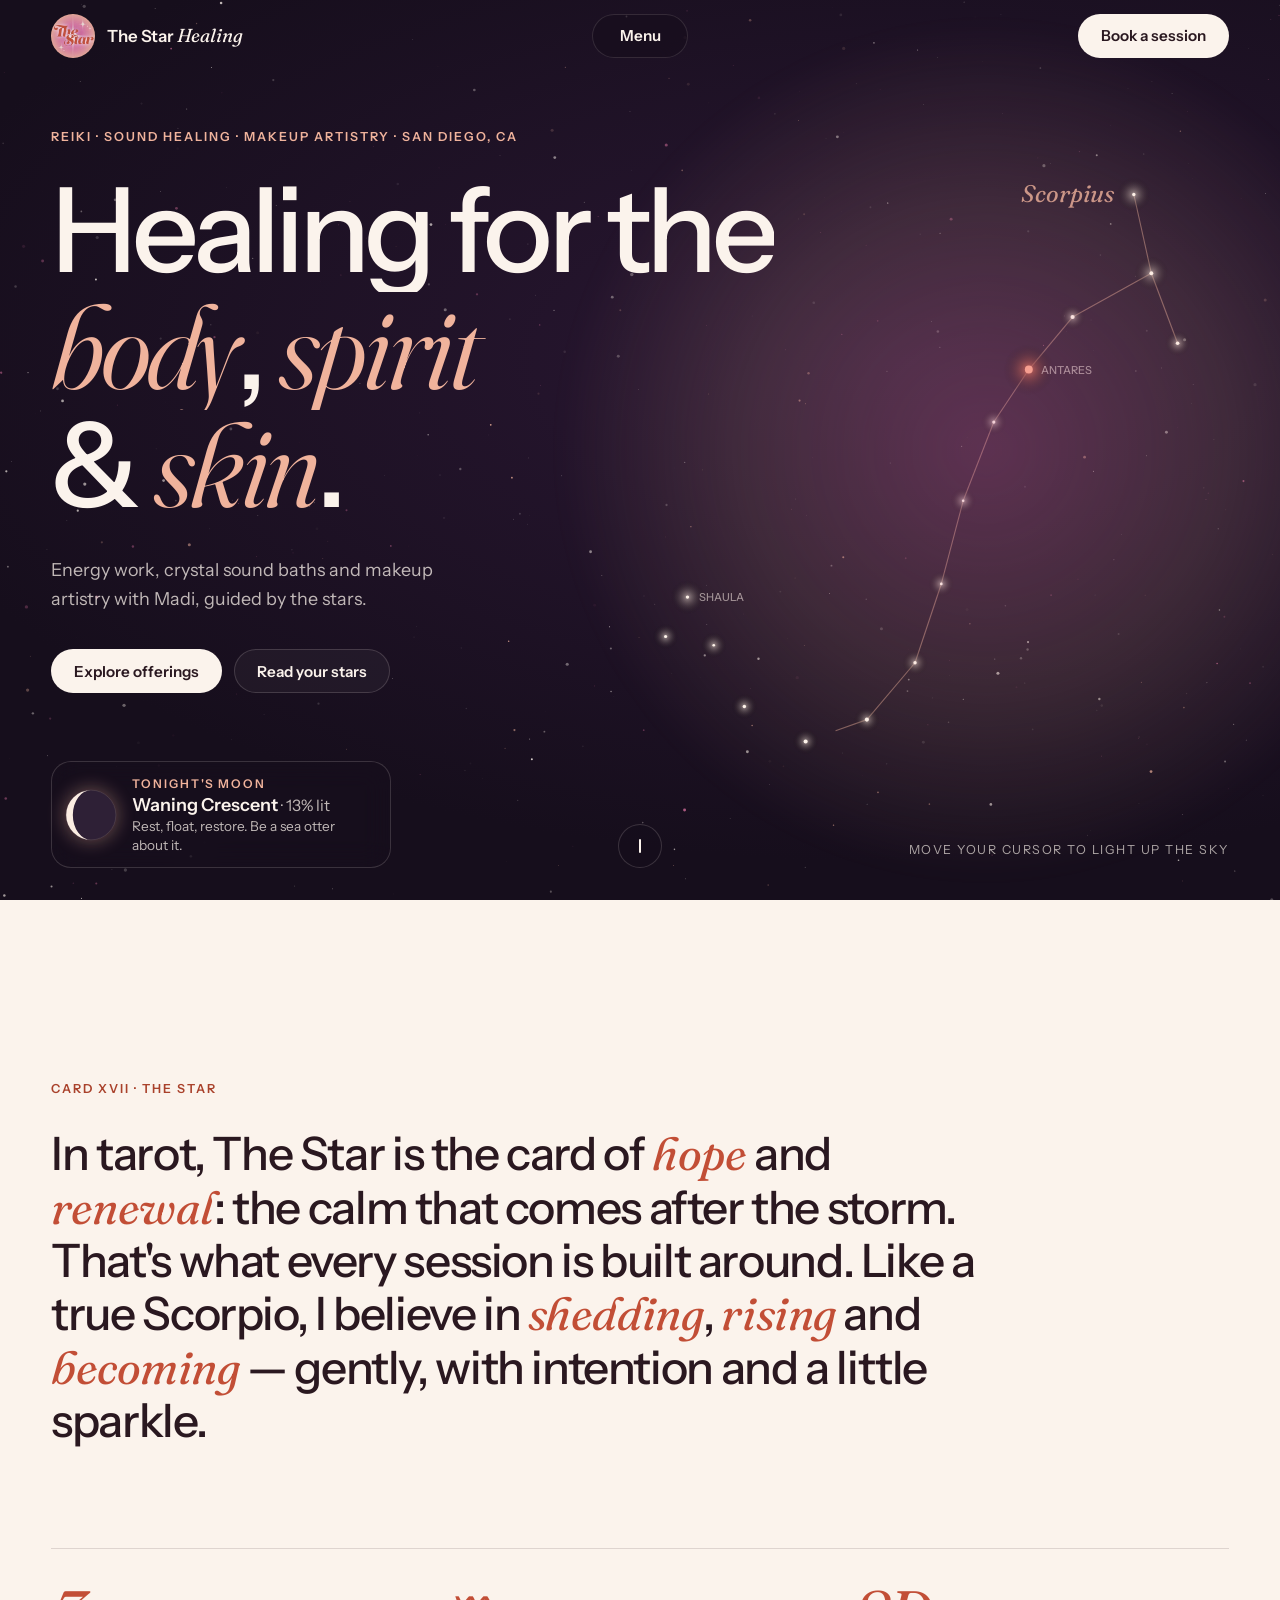
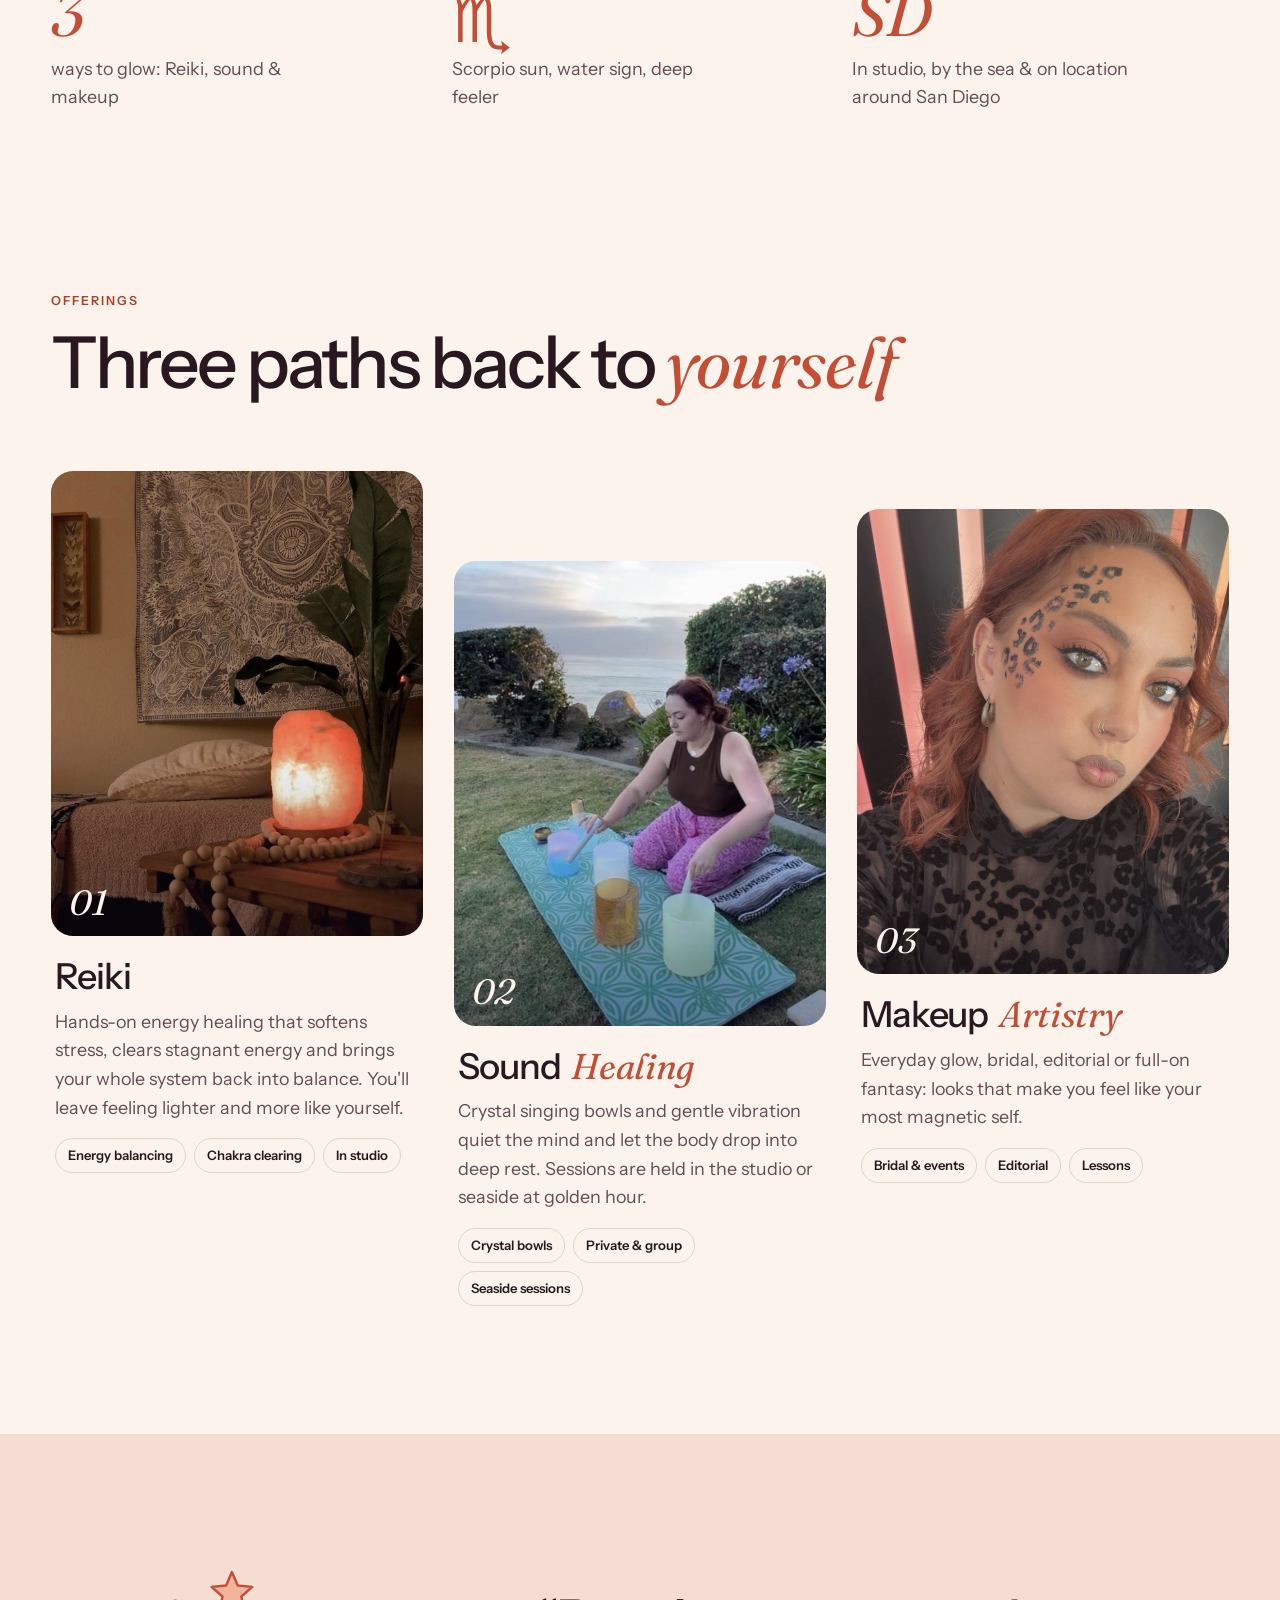
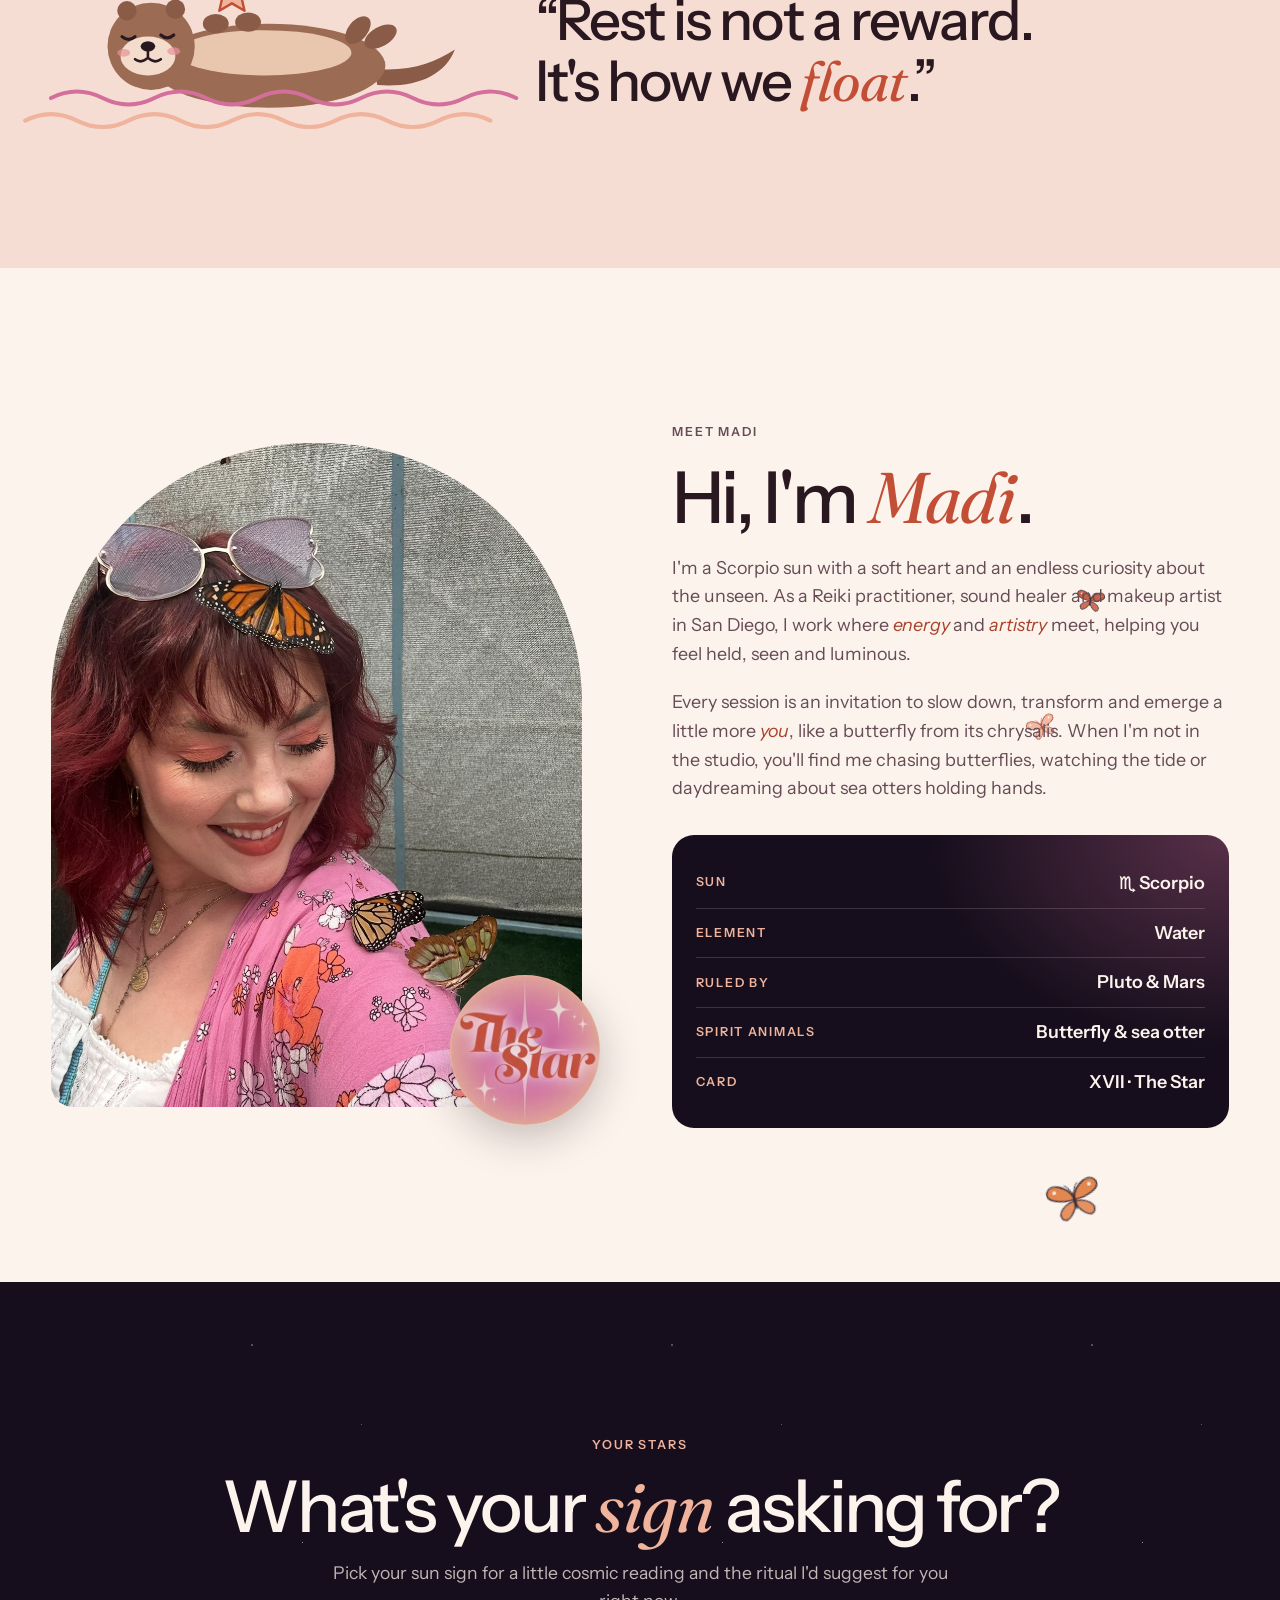
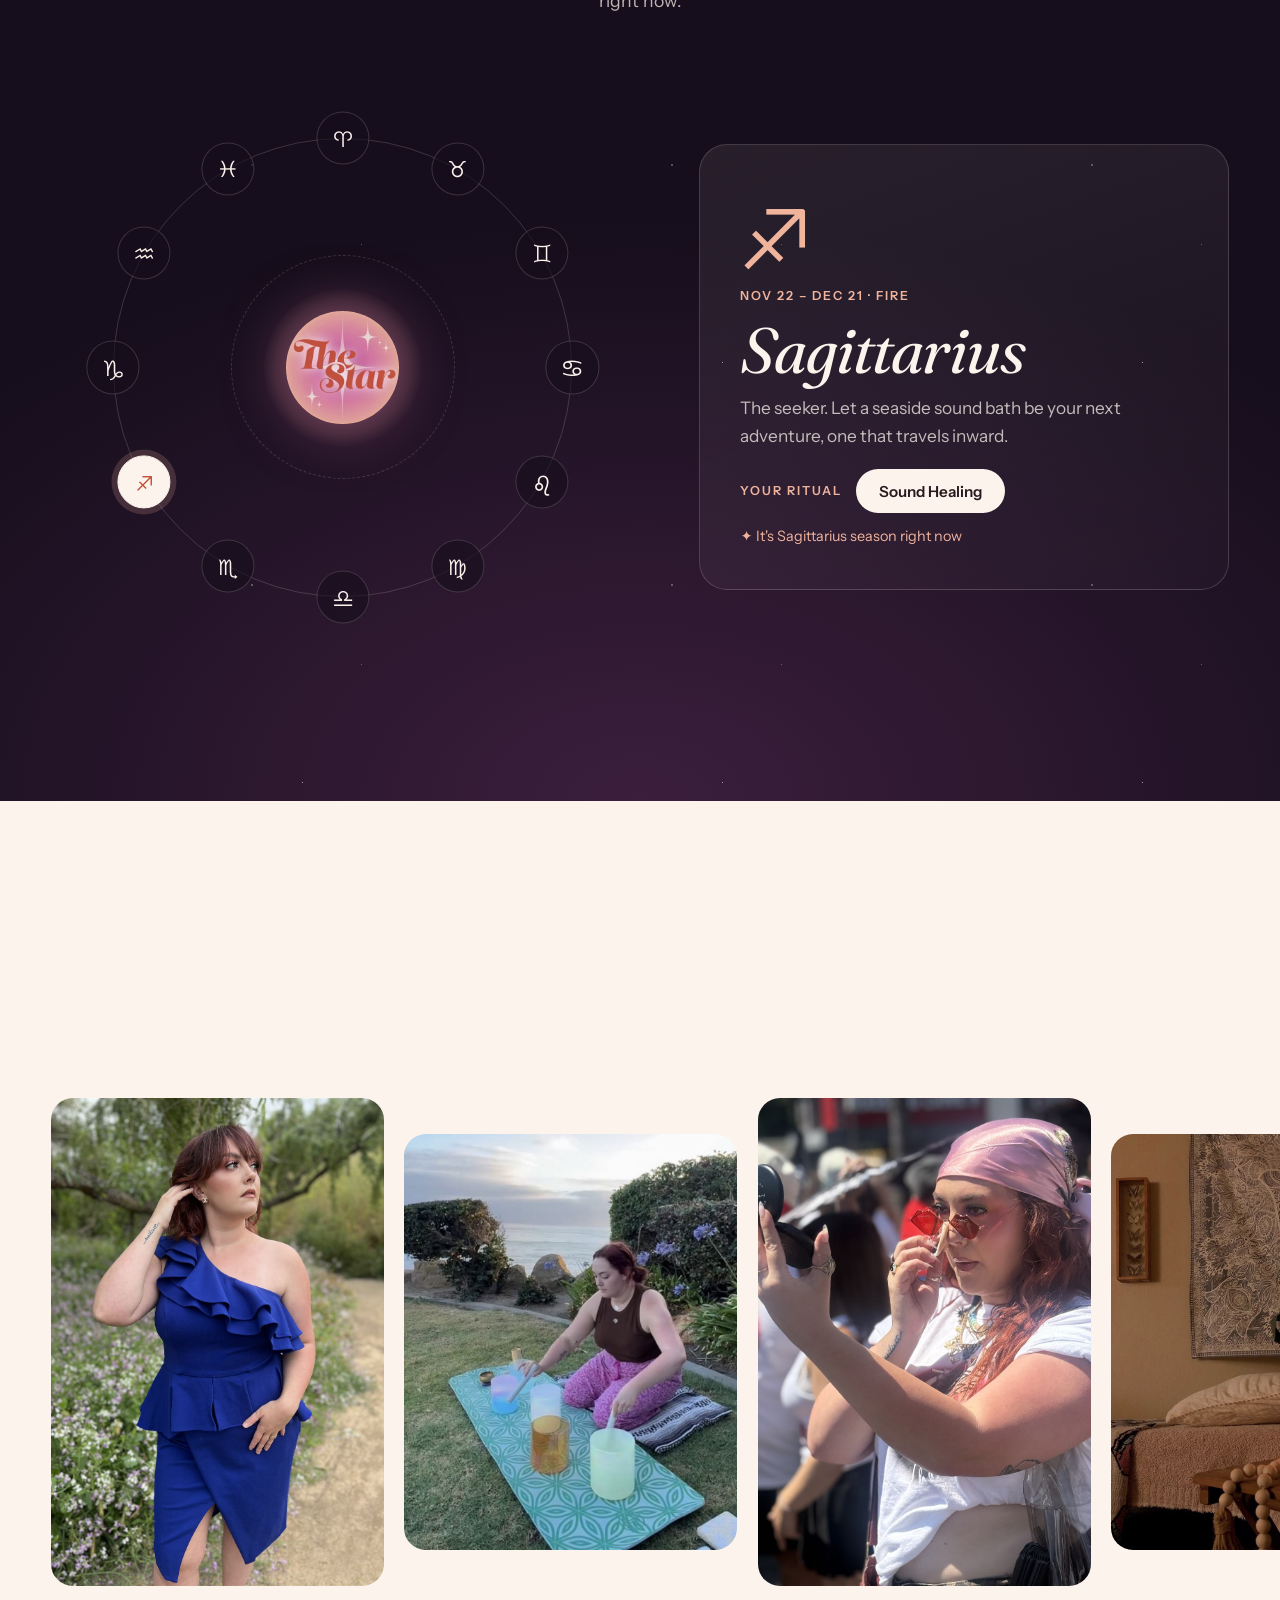
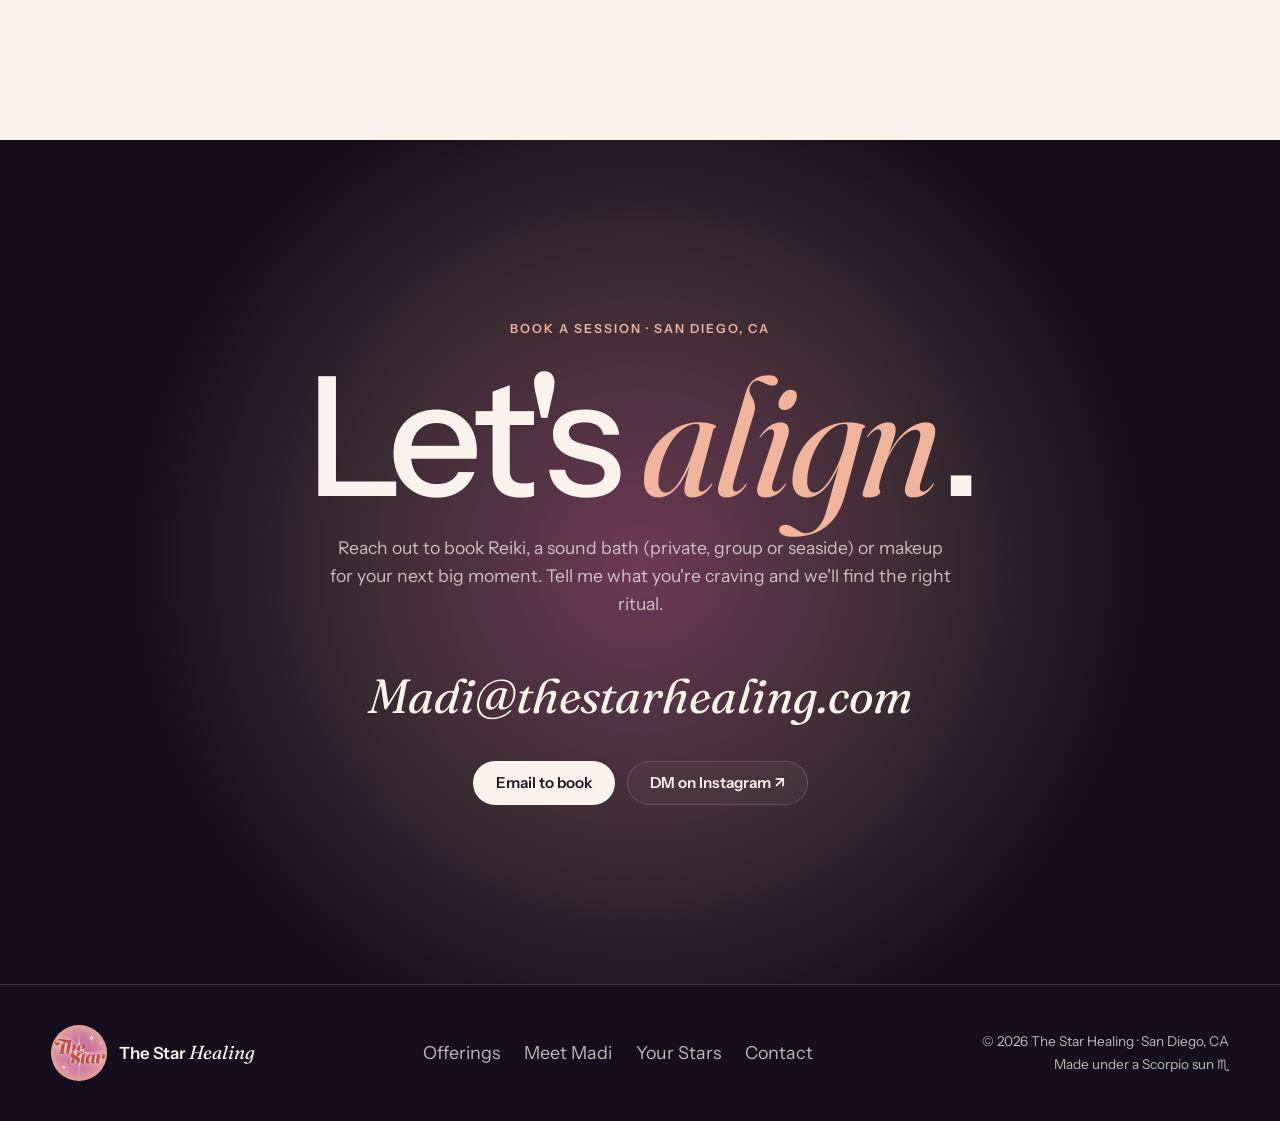
==== commit 8f73b89f: "Use thestarhealing.com and Madi's email - Contact links go to madi@thestarhealing.com (forwarded by " ====
--- a/index.html
+++ b/index.html
@@ -9,8 +9,8 @@
   <link rel="icon" href="assets/favicon-64.png" type="image/png">
   <meta property="og:title" content="The Star Healing">
   <meta property="og:description" content="Reiki, sound healing & makeup artistry by Madi in San Diego, CA.">
-  <meta property="og:image" content="https://samruss13.github.io/TheStarHealing/assets/logo.png">
-  <meta property="og:url" content="https://samruss13.github.io/TheStarHealing/">
+  <meta property="og:image" content="https://thestarhealing.com/assets/logo.png">
+  <meta property="og:url" content="https://thestarhealing.com/">
   <meta property="og:type" content="website">
 
   <link rel="preconnect" href="https://fonts.googleapis.com">
@@ -49,8 +49,7 @@
     </nav>
     <div class="menu__meta">
       <p class="eyebrow">Book a session</p>
-      <!-- PLACEHOLDER: swap for the real email -->
-      <a href="mailto:hello@thestarhealing.com">hello@thestarhealing.com</a>
+      <a href="mailto:madi@thestarhealing.com">Madi@thestarhealing.com</a>
       <p class="eyebrow">Follow along</p>
       
       <a href="https://www.instagram.com/thestarhealing" target="_blank" rel="noopener">Instagram ↗</a>
@@ -300,10 +299,9 @@
         <h2 class="contact__title reveal" id="contact-title">Let's <em>align</em>.</h2>
         <p class="section-lede reveal">Reach out to book Reiki, a sound bath (private, group or seaside) or makeup for your next big moment. Tell me what you're craving and we'll find the right ritual.</p>
         <div class="contact__links reveal">
-          <!-- PLACEHOLDER: replace with the real email -->
-          <a class="contact__big" href="mailto:hello@thestarhealing.com">hello@thestarhealing.com</a>
+          <a class="contact__big" href="mailto:madi@thestarhealing.com">Madi@thestarhealing.com</a>
           <div class="contact__pills">
-            <a class="pill pill--solid" href="mailto:hello@thestarhealing.com?subject=Booking%20inquiry">Email to book</a>
+            <a class="pill pill--solid" href="mailto:madi@thestarhealing.com?subject=Booking%20inquiry">Email to book</a>
             <a class="pill pill--ghost" href="https://www.instagram.com/thestarhealing" target="_blank" rel="noopener">DM on Instagram ↗</a>
           </div>
         </div>
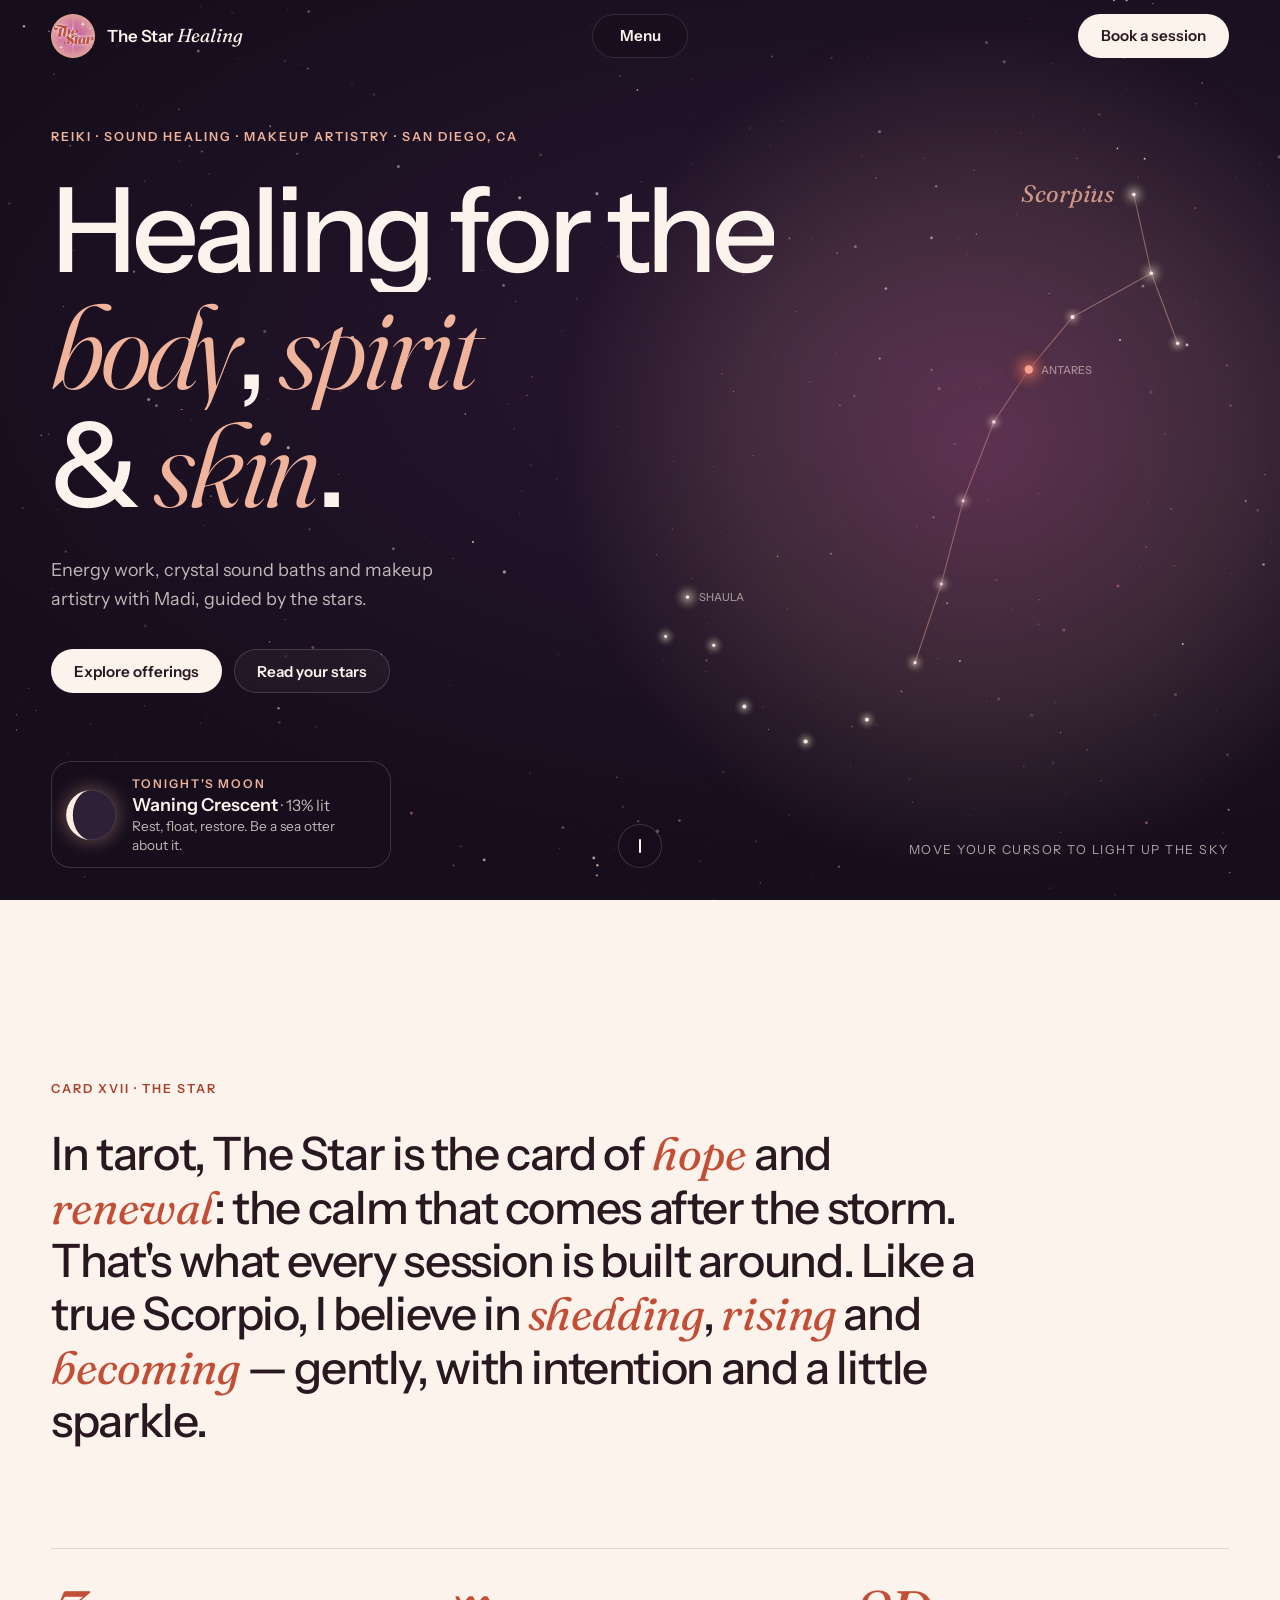
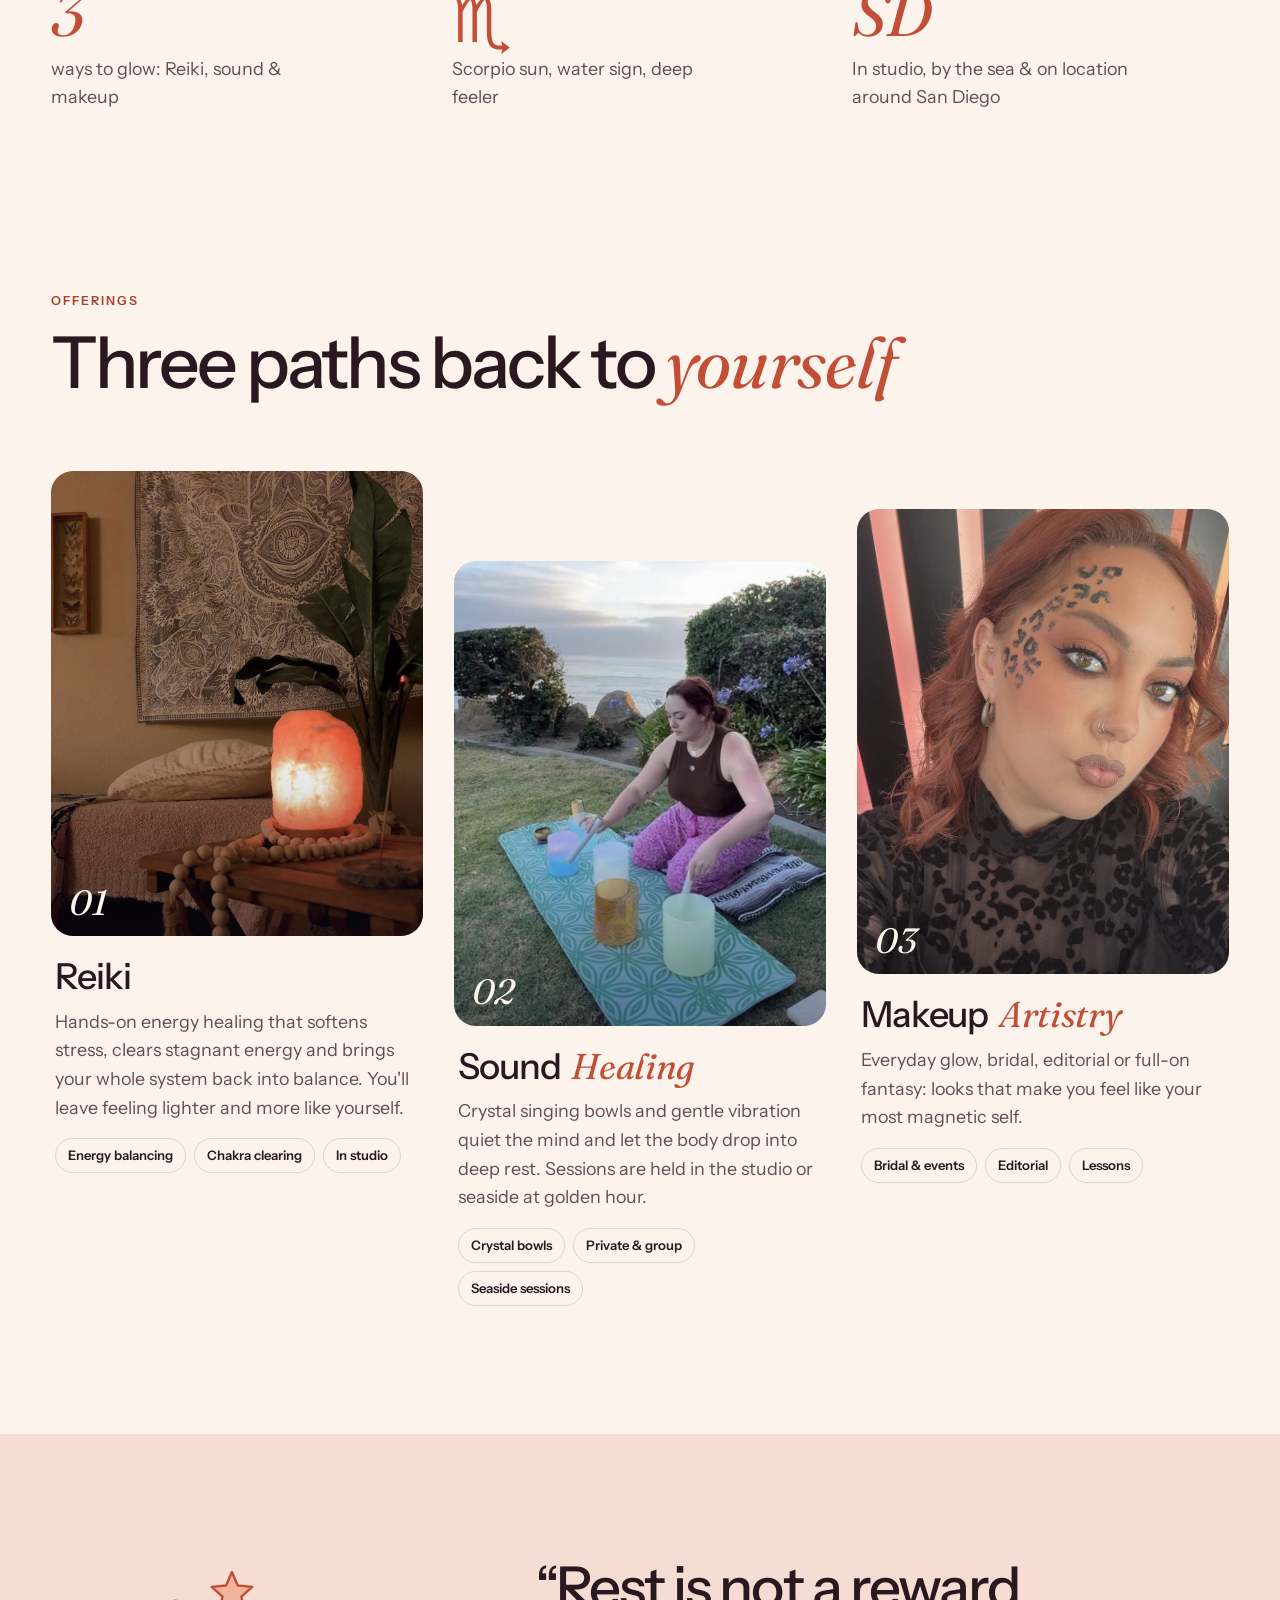
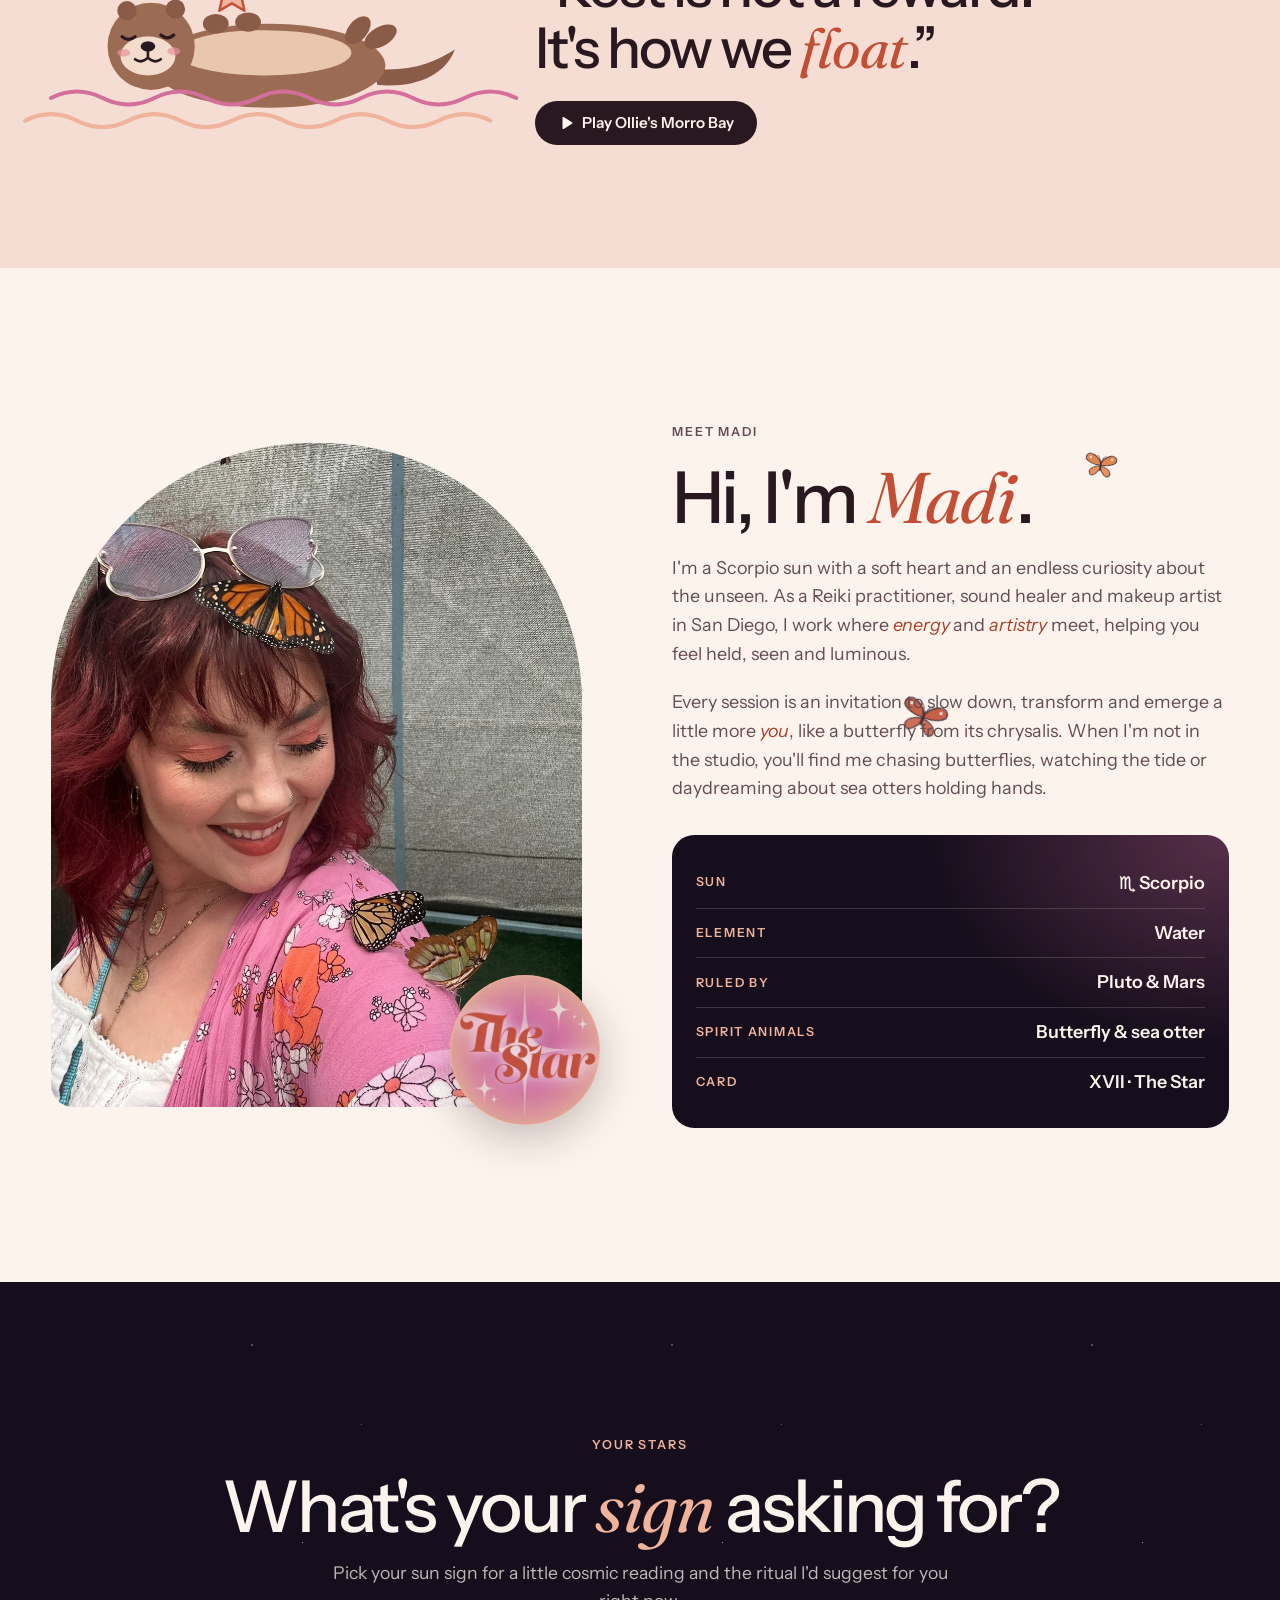
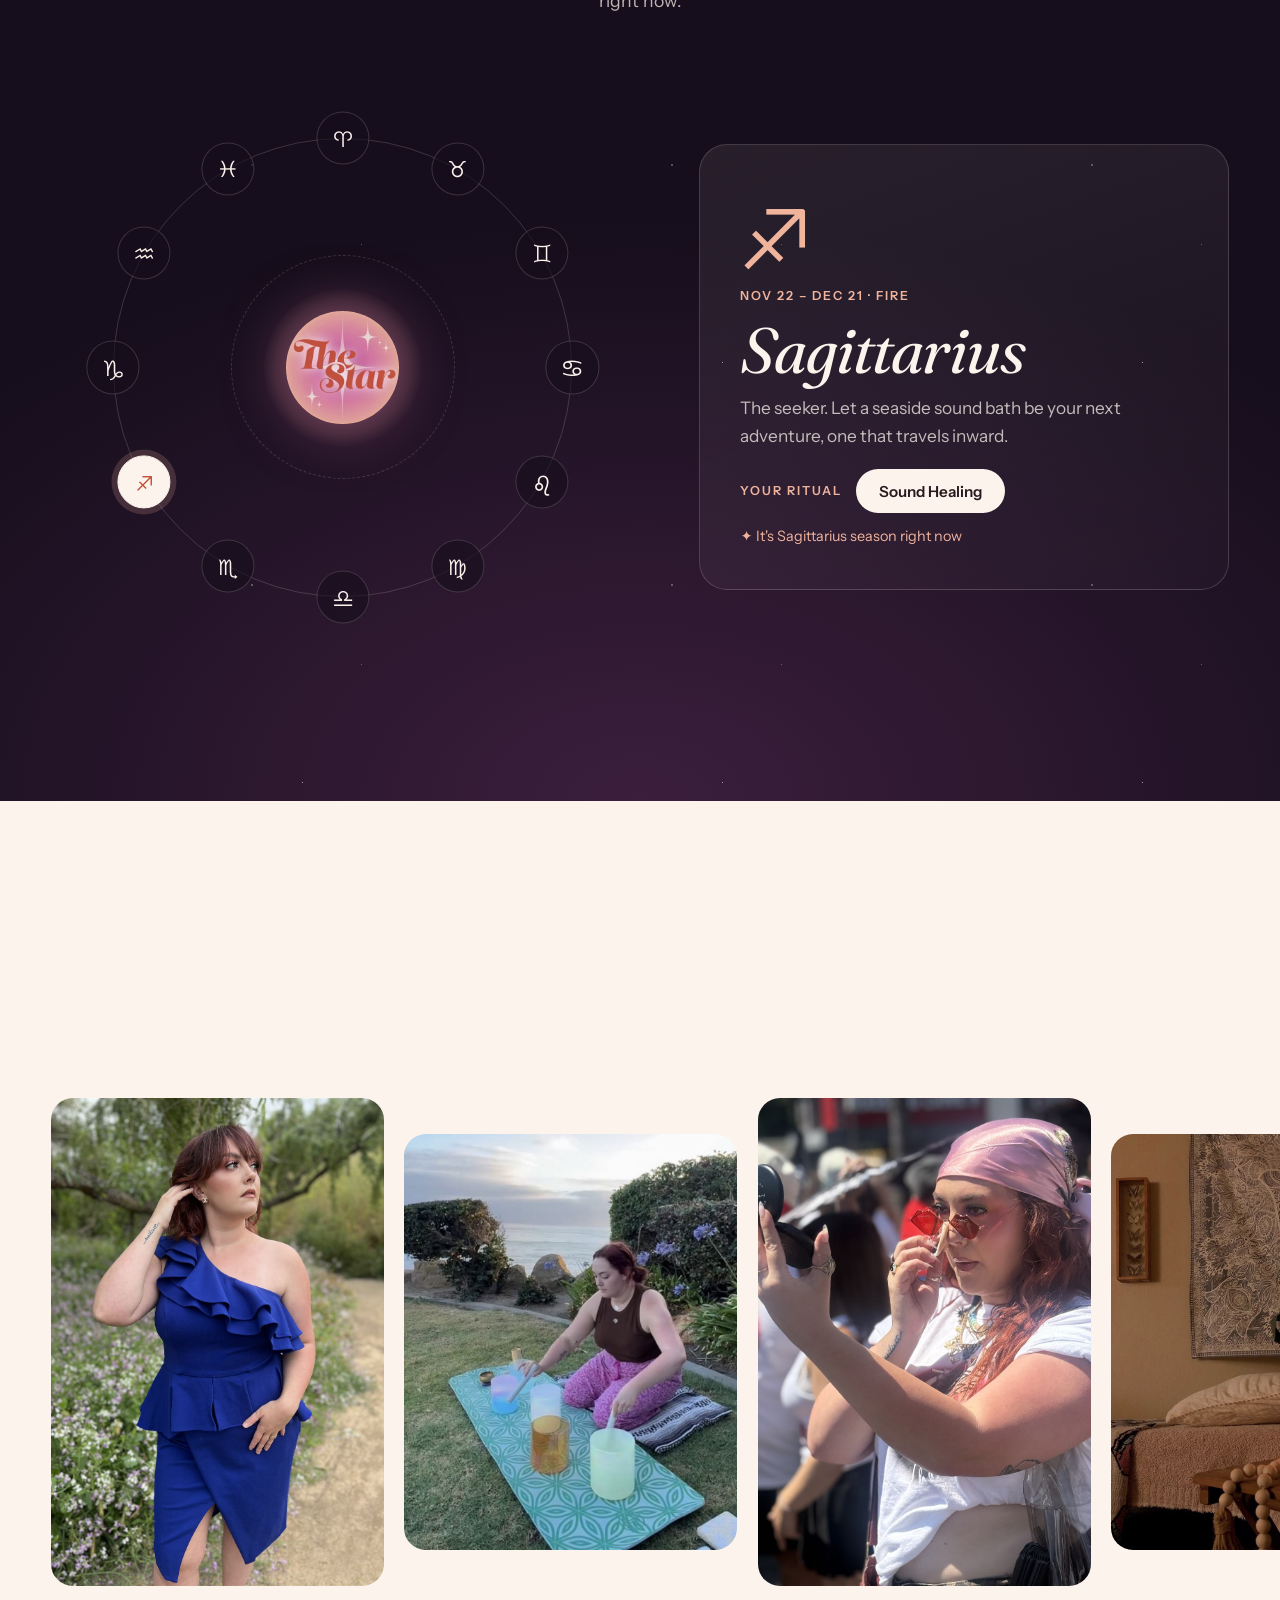
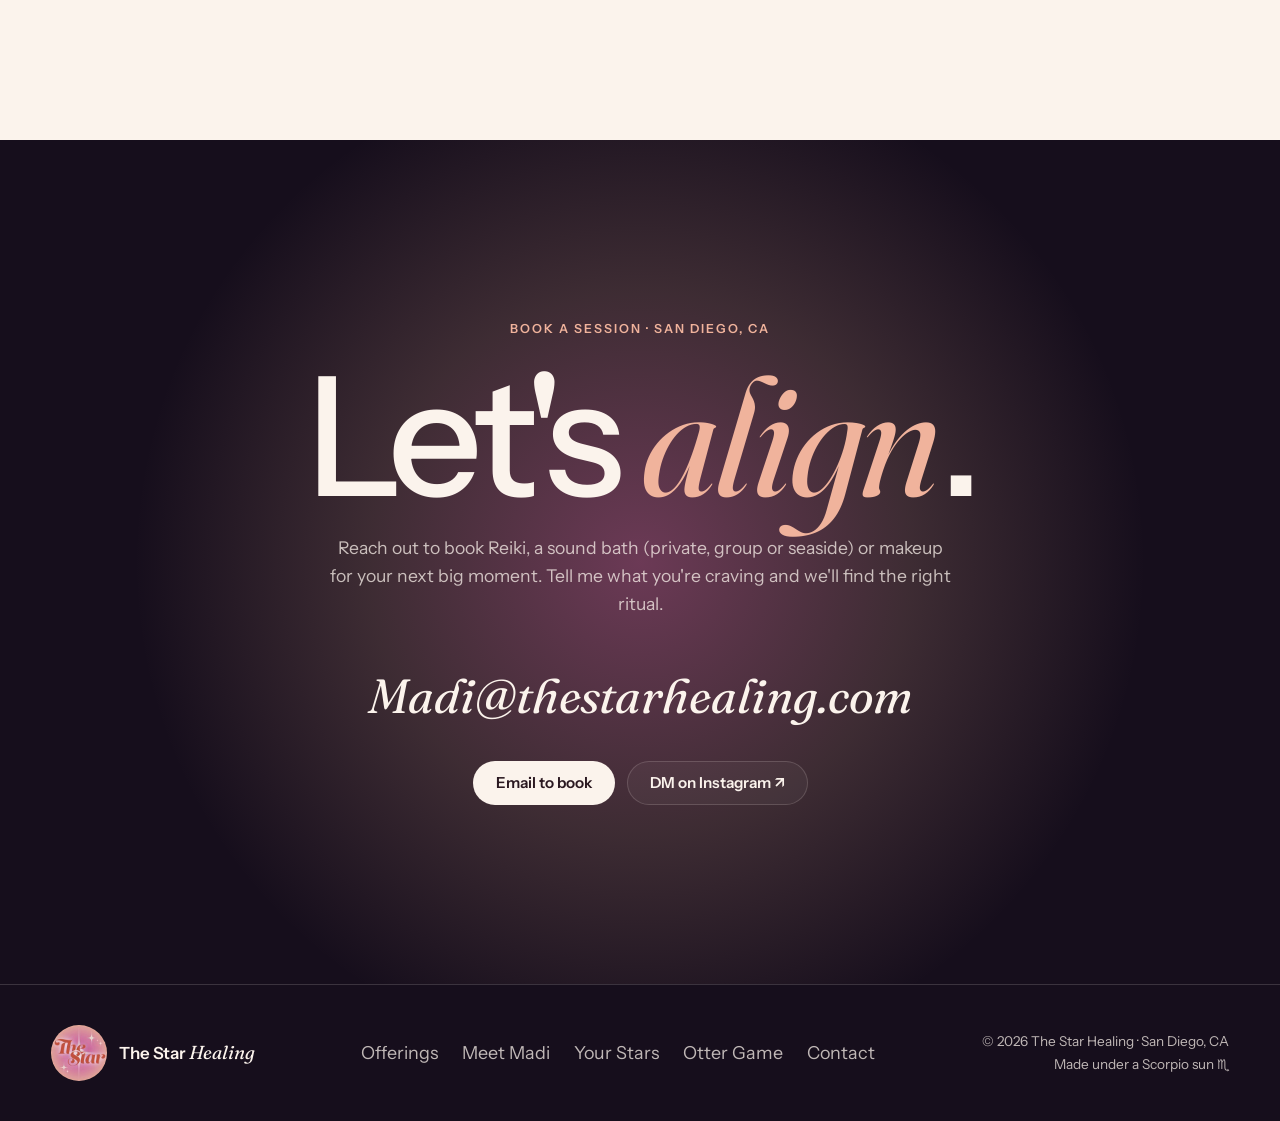
==== commit 32c544d4: "Add Ollie's Morro Bay otter game A small, relaxing game on its own page (/otter/): guide Ollie the s" ====
--- a/index.html
+++ b/index.html
@@ -41,6 +41,7 @@
       <ul>
         <li><a href="#home" data-nav="home">Home</a></li>
         <li><a href="#offerings" data-nav="offerings">Offerings</a></li>
+        <li><a href="otter/">Otter Game</a></li>
         <li><a href="#about" data-nav="about">Meet Madi</a></li>
         <li><a href="#stars" data-nav="stars">Your Stars</a></li>
         <li><a href="#gallery" data-nav="gallery">Gallery</a></li>
@@ -205,7 +206,13 @@
           <path class="otter__wave" d="M0 104 q16 -8 32 0 t32 0 t32 0 t32 0 t32 0 t32 0 t32 0 t32 0 t32 0" fill="none" stroke="#D46F9C" stroke-width="2.5" stroke-linecap="round"/>
           <path class="otter__wave otter__wave--2" d="M-16 118 q16 -8 32 0 t32 0 t32 0 t32 0 t32 0 t32 0 t32 0 t32 0 t32 0" fill="none" stroke="#F0B39C" stroke-width="2.5" stroke-linecap="round"/>
         </svg>
-        <p class="otter-break__quote reveal">“Rest is not a reward.<br>It's how we <em>float</em>.”</p>
+        <div class="otter-break__copy">
+          <p class="otter-break__quote reveal">“Rest is not a reward.<br>It's how we <em>float</em>.”</p>
+          <a class="pill pill--solid otter-break__cta reveal" href="otter/">
+            <svg class="icon" viewBox="0 0 16 16" aria-hidden="true"><path d="M4.5 2.8v10.4a.8.8 0 0 0 1.2.7l8.3-5.2a.8.8 0 0 0 0-1.4L5.7 2.1a.8.8 0 0 0-1.2.7z"/></svg>
+            Play Ollie's Morro Bay
+          </a>
+        </div>
       </div>
     </section>
 
@@ -320,6 +327,7 @@
           <li><a href="#offerings">Offerings</a></li>
           <li><a href="#about">Meet Madi</a></li>
           <li><a href="#stars">Your Stars</a></li>
+          <li><a href="otter/">Otter Game</a></li>
           <li><a href="#contact">Contact</a></li>
         </ul>
       </nav>
--- a/styles.css
+++ b/styles.css
@@ -558,3 +558,111 @@
 
 /* keep the full face in frame on the makeup card */
 .offer__media img.pos-face { object-position: 50% 12%; }
+
+/* =========================================================
+   OTTER GAME: play button on the main page
+   ========================================================= */
+:root {
+  --sea-deep: #123a55;
+  --sea: #1d5672;
+  --sea-light: #5ca5b2;
+}
+.otter-break__copy { display: grid; gap: 22px; justify-items: start; }
+@media (max-width: 720px) { .otter-break__copy { justify-items: center; } }
+
+/* =========================================================
+   OTTER GAME: full-screen player
+   ========================================================= */
+body.game-open { overflow: hidden; }
+.game {
+  position: fixed; inset: 0; z-index: 150; background: var(--sea-deep); color: var(--on-night);
+  opacity: 0; transition: opacity .35s var(--ease);
+}
+.game.is-open { opacity: 1; }
+.game[hidden] { display: none; }
+.game__canvas { position: absolute; inset: 0; width: 100%; height: 100%; touch-action: none; display: block; }
+.game__canvas:focus-visible { outline: 2px solid var(--peach); outline-offset: -4px; border-radius: 0; }
+.game__hud {
+  position: absolute; inset: 0 0 auto 0; z-index: 2;
+  display: flex; justify-content: space-between; align-items: flex-start; gap: 16px;
+  padding: max(14px, env(safe-area-inset-top)) var(--gutter) 0;
+  pointer-events: none;
+}
+.game__hud .game__close { pointer-events: auto; } /* only the button is clickable; the score box lets drags through */
+.game__hud > div {
+  padding: 10px 16px; border-radius: 18px;
+  background: rgba(18,30,45,.55); -webkit-backdrop-filter: blur(10px); backdrop-filter: blur(10px);
+  border: 1px solid var(--line-dark);
+}
+.game__title { font-weight: 600; font-size: 1.05rem; line-height: 1.2; }
+.game__title em { color: var(--peach); }
+.game__count { font-size: .9rem; color: var(--on-night-soft); font-variant-numeric: tabular-nums; }
+.game__count span { color: var(--cream); font-weight: 600; }
+.game__minimap {
+  position: absolute; z-index: 2; right: var(--gutter); bottom: max(16px, env(safe-area-inset-bottom));
+  width: 200px; height: 140px; border-radius: 14px;
+  border: 1px solid var(--line-dark); box-shadow: 0 10px 30px -10px rgba(0,0,0,.6);
+}
+.game__card {
+  position: absolute; z-index: 3; left: 50%; bottom: max(20px, env(safe-area-inset-bottom));
+  width: min(440px, calc(100% - 2 * var(--gutter) - 220px));
+  translate: -50% 16px; opacity: 0; pointer-events: none;
+  padding: 16px 20px; border-radius: 20px;
+  background: rgba(22,14,28,.82); -webkit-backdrop-filter: blur(12px); backdrop-filter: blur(12px);
+  border: 1px solid var(--line-dark);
+  transition: opacity .35s var(--ease), translate .45s var(--ease);
+}
+/* cards never block swimming: touches and clicks pass straight through to the map,
+   except on the finale's buttons */
+.game__card.is-visible { opacity: 1; translate: -50% 0; }
+.game__card-actions { pointer-events: auto; }
+.game__card-title { font-family: var(--font-serif); font-style: italic; font-size: 1.35rem; color: var(--peach); line-height: 1.2; margin-bottom: 4px; }
+.game__card-text { font-size: .95rem; line-height: 1.5; color: var(--on-night-soft); }
+.game__card-actions { display: flex; gap: 10px; flex-wrap: wrap; margin-top: 14px; }
+.game__intro {
+  position: absolute; inset: 0; z-index: 4; display: grid; place-items: center; padding: var(--gutter);
+  background: rgba(18,30,45,.45);
+  overflow-y: auto; overscroll-behavior: contain;
+}
+@media (max-height: 640px) { .game__intro { place-items: start center; padding-top: 80px; } }
+.game__intro[hidden] { display: none; }
+.game__intro-card {
+  max-width: 460px; padding: clamp(24px, 4vw, 36px); border-radius: 26px; display: grid; gap: 12px; justify-items: start;
+  background: rgba(22,14,28,.88); -webkit-backdrop-filter: blur(14px); backdrop-filter: blur(14px);
+  border: 1px solid var(--line-dark);
+}
+.game__intro-card p { color: var(--on-night-soft); }
+.game__intro-title { font-size: clamp(2rem, 6vw, 2.8rem); line-height: 1; font-weight: 500; letter-spacing: -.03em; }
+.game__intro-title em { color: var(--peach); }
+.game__intro-keys { font-size: .88rem; }
+.game__start { margin-top: 6px; }
+@media (max-width: 640px) {
+  .game__minimap { width: 120px; height: 84px; bottom: auto; top: calc(max(14px, env(safe-area-inset-top)) + 64px); }
+  .game__card { width: calc(100% - 2 * var(--gutter)); }
+  .game__hud > div { padding: 8px 12px; }
+}
+
+.sr-only { position: absolute; width: 1px; height: 1px; padding: 0; margin: -1px; overflow: hidden; clip: rect(0 0 0 0); white-space: nowrap; border: 0; }
+
+/* =========================================================
+   OTTER GAME: standalone page
+   ========================================================= */
+.game-page { background: var(--sea-deep); overflow: hidden; }
+.game__brand { display: inline-flex; align-items: center; gap: 10px; text-decoration: none; color: var(--on-night); font-weight: 600; min-height: 44px; }
+.game__brand img { width: 40px; height: 40px; border-radius: 50%; }
+.game__brand em { color: var(--peach); }
+.game__how { display: grid; gap: 8px; color: var(--on-night-soft); font-size: .95rem; }
+.game__how li { position: relative; padding-left: 20px; }
+.game__how li::before {
+  content: ""; position: absolute; left: 0; top: .6em; width: 9px; height: 9px; background: var(--peach);
+  clip-path: polygon(50% 0, 62% 38%, 100% 50%, 62% 62%, 50% 100%, 38% 62%, 0 50%, 38% 38%);
+}
+.game__how strong { color: var(--cream); font-weight: 600; }
+.game__close { text-decoration: none; }
+
+/* tilted diorama: the flat map is rotated back in 3D; upright sprites draw on the canvas above it */
+.game__stage { position: absolute; inset: 0; overflow: hidden; background: var(--sea-deep); }
+.game__ground { position: absolute; display: block; backface-visibility: hidden; }
+/* the minimap is display-only, and no long-press text selection while swimming */
+.game__minimap { pointer-events: none; }
+.game { -webkit-user-select: none; user-select: none; -webkit-touch-callout: none; }
